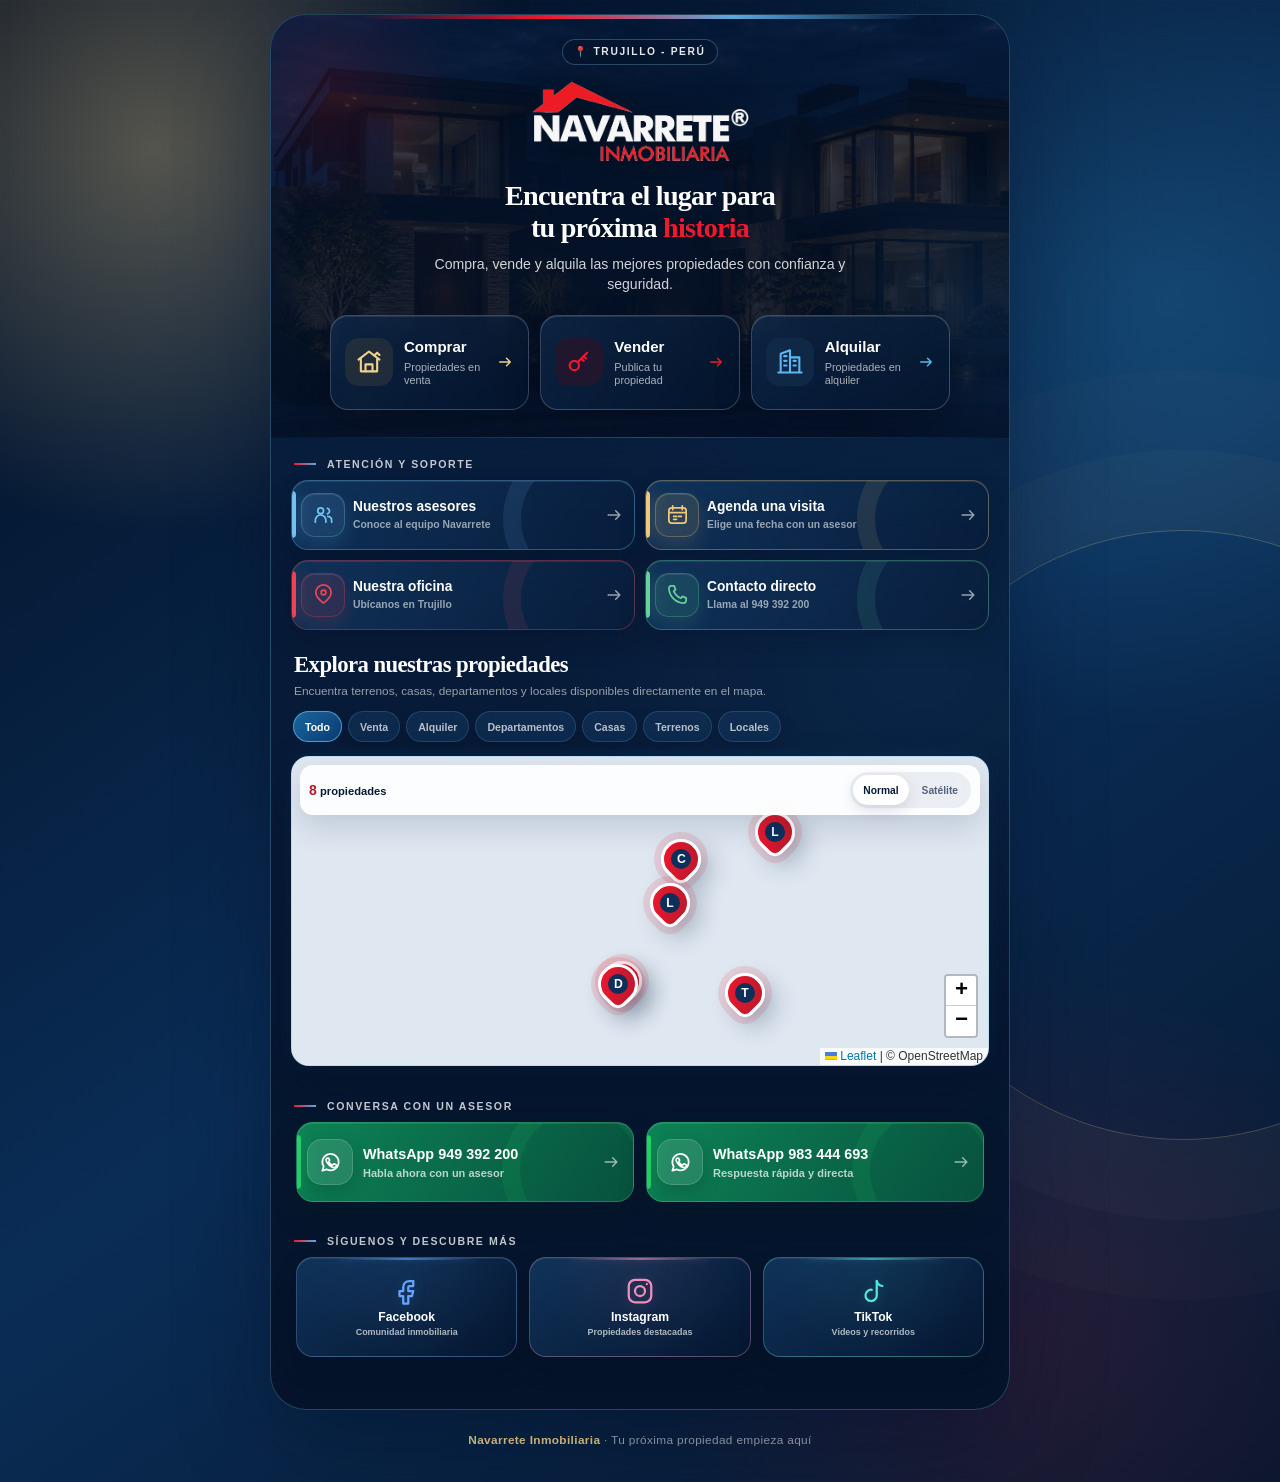
==== index.html @ 6008f1c6 "Add files via upload" ====
<!DOCTYPE html>
<html lang="es">
<head>
  <meta charset="UTF-8">
  <meta name="viewport" content="width=device-width, initial-scale=1.0">
  <meta name="theme-color" content="#071a35">
  <meta name="description" content="Navarrete Inmobiliaria: compra, venta y alquiler de propiedades en Trujillo y Lima.">
  <title>Navarrete Inmobiliaria | Trujillo y Lima</title>
  <link rel="stylesheet" href="leaflet.css">
  <style>
    :root {
      --navy-950: #031127;
      --navy-900: #071a35;
      --navy-800: #0d2f5c;
      --blue-500: #3298d7;
      --blue-300: #8ed5f5;
      --gold-600: #a97825;
      --gold-500: #c99b43;
      --gold-300: #f0d28f;
      --red-600: #b7192c;
      --red-500: #f0182d;
      --green-600: #128c5b;
      --green-500: #25d366;
      --white: #fff;
      --ink: #10233e;
      --muted: #66758a;
      --shadow-xl: 0 32px 90px rgba(1, 12, 31, 0.34);
    }

    * {
      box-sizing: border-box;
    }

    html {
      scroll-behavior: smooth;
    }

    body {
      min-height: 100vh;
      margin: 0;
      overflow-x: hidden;
      color: var(--ink);
      font-family: Inter, "Segoe UI", Roboto, Helvetica, Arial, sans-serif;
      background:
        radial-gradient(circle at 12% 10%, rgba(240, 210, 143, 0.34), transparent 24rem),
        radial-gradient(circle at 91% 20%, rgba(50, 152, 215, 0.26), transparent 27rem),
        radial-gradient(circle at 80% 90%, rgba(240, 24, 45, 0.13), transparent 24rem),
        linear-gradient(145deg, #020d20 0%, #0a2d56 54%, #06172e 100%);
    }

    body::before {
      content: "";
      position: fixed;
      inset: 0;
      z-index: -2;
      opacity: 0.22;
      background-image:
        linear-gradient(rgba(255, 255, 255, 0.055) 1px, transparent 1px),
        linear-gradient(90deg, rgba(255, 255, 255, 0.055) 1px, transparent 1px);
      background-size: 38px 38px;
      mask-image: linear-gradient(to bottom, #000, transparent 82%);
    }

    body::after {
      content: "";
      position: fixed;
      right: -13rem;
      bottom: -15rem;
      z-index: -1;
      width: 38rem;
      height: 38rem;
      border: 1px solid rgba(240, 210, 143, 0.26);
      border-radius: 50%;
      box-shadow:
        0 0 0 5rem rgba(240, 210, 143, 0.025),
        0 0 0 10rem rgba(240, 210, 143, 0.018);
    }

    a {
      color: inherit;
    }

    .page {
      width: min(100% - 28px, 740px);
      margin: 0 auto;
      padding: 14px 0 30px;
    }

    .shell {
      position: relative;
      overflow: hidden;
      border: 1px solid rgba(142, 213, 245, 0.24);
      border-radius: 36px;
      background:
        radial-gradient(circle at 88% 46%, rgba(31,111,179,0.12), transparent 24rem),
        linear-gradient(180deg, #061a36 0%, #071b38 52%, #041329 100%);
      box-shadow: var(--shadow-xl);
      animation: shell-in 0.75s cubic-bezier(0.22, 1, 0.36, 1) both;
    }

    .shell::before {
      content: "";
      position: absolute;
      inset: 0 12% auto;
      z-index: 5;
      height: 4px;
      background: linear-gradient(90deg, transparent, var(--red-500), #5aa9df, transparent);
    }

    .hero {
      position: relative;
      min-height: 0;
      padding: 24px 30px 28px;
      overflow: hidden;
      color: var(--white);
      background:
        linear-gradient(180deg, rgba(3, 15, 34, 0.72), rgba(3, 17, 39, 0.93)),
        radial-gradient(circle at 50% 25%, rgba(16, 58, 108, 0.12), transparent 22rem),
        url("hero-casa-moderna.png") center 53% / cover no-repeat;
    }

    .hero::before {
      content: "";
      position: absolute;
      inset: 0;
      background-image:
        radial-gradient(circle at 8% 18%, rgba(240,24,45,0.13), transparent 8rem),
        radial-gradient(circle at 95% 70%, rgba(31,111,179,0.14), transparent 10rem),
        linear-gradient(90deg, rgba(3,17,39,0.15), transparent 35%, transparent 65%, rgba(3,17,39,0.15));
    }

    .hero::after {
      content: "";
      position: absolute;
      inset: auto 0 0;
      height: 1px;
      background: linear-gradient(90deg, transparent, rgba(240,24,45,0.76), transparent);
    }

    .hero-grid {
      position: relative;
      z-index: 2;
      display: flex;
      flex-direction: column;
      align-items: center;
      text-align: center;
    }

    .hero-grid > div {
      display: flex;
      width: 100%;
      flex-direction: column;
      align-items: center;
      margin-inline: auto;
      text-align: center;
    }

    .location {
      display: inline-flex;
      align-items: center;
      gap: 8px;
      margin-bottom: 12px;
      padding: 6px 11px;
      color: rgba(255,255,255,0.9);
      border: 1px solid rgba(142,213,245,0.28);
      border-radius: 99px;
      background: rgba(5,20,43,0.48);
      backdrop-filter: blur(10px);
      font-size: 0.64rem;
      font-weight: 850;
      letter-spacing: 0.16em;
      text-transform: uppercase;
      opacity: 0;
      translate: 0 -7px;
      animation: hero-fade-in 0.5s ease-out 0.05s forwards;
    }

    .location::before {
      display: none;
    }

    .brand-panel {
      display: flex;
      width: min(100%, 225px);
      min-height: 68px;
      align-items: center;
      justify-content: center;
      margin: 0 auto 14px;
      padding: 0;
      border: 0;
      background: transparent;
      box-shadow: none;
      backdrop-filter: none;
      transform: none;
      transition: transform 0.35s ease, box-shadow 0.35s ease;
      opacity: 0;
      translate: 0 -12px;
      animation: hero-logo-in 0.65s cubic-bezier(0.22, 1, 0.36, 1) 0.13s forwards;
    }

    .brand-panel:hover {
      transform: translateY(-3px);
      box-shadow: none;
    }

    .brand-logo {
      display: block;
      width: 100%;
      height: auto;
      filter: drop-shadow(0 8px 18px rgba(0,0,0,0.44));
    }

    h1 {
      max-width: 460px;
      margin: 0;
      color: var(--white);
      font-family: Georgia, "Times New Roman", serif;
      font-size: clamp(1.35rem, 3.8vw, 1.76rem);
      font-weight: 700;
      letter-spacing: -0.028em;
      line-height: 1.15;
      text-wrap: balance;
      opacity: 0;
      translate: 0 8px;
      animation: hero-fade-in 0.58s ease-out 0.28s forwards;
    }

    h1 span {
      color: var(--red-500);
    }

    .tagline {
      max-width: 480px;
      margin: 9px auto 0;
      color: rgba(255, 255, 255, 0.82);
      font-size: clamp(0.78rem, 2.2vw, 0.88rem);
      line-height: 1.45;
      opacity: 0;
      translate: 0 7px;
      animation: hero-fade-in 0.55s ease-out 0.4s forwards;
    }

    .tagline strong {
      color: var(--white);
    }

    .property-art {
      display: none;
    }

    .property-art .sun {
      fill: rgba(240, 210, 143, 0.2);
      stroke: var(--gold-300);
      stroke-width: 1.5;
    }

    .property-art .tower-a {
      fill: url(#buildingA);
      stroke: rgba(240, 210, 143, 0.68);
      stroke-width: 1.2;
    }

    .property-art .tower-b {
      fill: url(#buildingB);
      stroke: rgba(142, 213, 245, 0.64);
      stroke-width: 1.2;
    }

    .property-art .window {
      fill: var(--gold-300);
      opacity: 0.86;
    }

    .property-art .window-blue {
      fill: var(--blue-300);
      opacity: 0.74;
    }

    .property-art .ground {
      fill: none;
      stroke: var(--red-500);
      stroke-linecap: round;
      stroke-width: 3;
    }

    .hero-badges {
      display: none;
    }

    .hero-actions {
      position: relative;
      z-index: 3;
      display: grid;
      grid-template-columns: repeat(3, minmax(0, 1fr));
      gap: 11px;
      width: min(100%, 620px);
      margin: 20px auto 0;
    }

    .hero-action {
      --quick-accent: #69b7eb;
      display: grid;
      grid-template-columns: 48px minmax(0, 1fr) 18px;
      min-height: 95px;
      align-items: center;
      gap: 11px;
      padding: 15px 14px;
      color: var(--white);
      text-decoration: none;
      border: 1px solid rgba(255,255,255,0.2);
      border-radius: 18px;
      background:
        linear-gradient(135deg, rgba(14,43,80,0.68), rgba(4,20,44,0.62));
      box-shadow:
        0 16px 34px rgba(0,7,20,0.3),
        inset 0 1px 0 rgba(255,255,255,0.1);
      backdrop-filter: blur(12px);
      transition: transform 0.25s ease, border-color 0.25s ease, box-shadow 0.25s ease;
      opacity: 0;
      translate: 0 12px;
      animation: hero-card-in 0.58s cubic-bezier(0.22, 1, 0.36, 1) forwards;
    }

    .hero-action:nth-child(1) {
      animation-delay: 0.5s;
    }

    .hero-action:nth-child(2) {
      animation-delay: 0.61s;
    }

    .hero-action:nth-child(3) {
      animation-delay: 0.72s;
    }

    .hero-action:hover {
      transform: translateY(-3px) scale(1.01);
      border-color: color-mix(in srgb, var(--quick-accent) 65%, white);
      box-shadow:
        0 17px 34px rgba(0,7,20,0.32),
        0 0 20px color-mix(in srgb, var(--quick-accent) 18%, transparent);
    }

    .hero-action:active {
      transform: translateY(-1px) scale(0.985);
    }

    .hero-action--buy {
      --quick-accent: var(--gold-300);
    }

    .hero-action--sell {
      --quick-accent: var(--red-500);
    }

    .hero-action--rent {
      --quick-accent: #5eb5f2;
    }

    .hero-action-icon {
      display: grid;
      width: 48px;
      height: 48px;
      place-items: center;
      color: var(--quick-accent);
      border-radius: 14px;
      background: color-mix(in srgb, var(--quick-accent) 12%, rgba(4,20,44,0.8));
    }

    .hero-action-icon .icon {
      width: 28px;
      height: 28px;
    }

    .hero-action-copy {
      min-width: 0;
    }

    .hero-action-copy strong {
      display: block;
      font-size: 0.94rem;
      line-height: 1.2;
    }

    .hero-action-copy span {
      display: block;
      margin-top: 5px;
      color: rgba(255,255,255,0.66);
      font-size: 0.68rem;
      line-height: 1.2;
    }

    .hero-action-arrow {
      width: 18px;
      height: 18px;
      color: var(--quick-accent);
      fill: none;
      stroke: currentColor;
      stroke-linecap: round;
      stroke-linejoin: round;
      stroke-width: 2;
      transition: transform 0.25s ease;
    }

    .hero-action:hover .hero-action-arrow {
      transform: translateX(3px);
    }

    .hero-badge {
      display: flex;
      min-height: 64px;
      align-items: center;
      gap: 10px;
      padding: 11px 13px;
      border: 1px solid rgba(255, 255, 255, 0.12);
      border-radius: 15px;
      background: rgba(1, 13, 34, 0.23);
      backdrop-filter: blur(10px);
    }

    .hero-badge-dot {
      width: 9px;
      height: 9px;
      flex: 0 0 auto;
      border-radius: 50%;
      background: #6cb7e5;
      box-shadow: 0 0 0 5px rgba(108,183,229,0.11);
    }

    .hero-badge:nth-child(2) .hero-badge-dot {
      background: var(--red-500);
      box-shadow: 0 0 0 5px rgba(240, 24, 45, 0.12);
    }

    .hero-badge:nth-child(3) .hero-badge-dot {
      background: var(--blue-300);
      box-shadow: 0 0 0 5px rgba(142, 213, 245, 0.12);
    }

    .hero-badge span {
      color: rgba(255,255,255,0.68);
      font-size: 0.66rem;
      line-height: 1.2;
    }

    .hero-badge strong {
      display: block;
      margin-bottom: 2px;
      color: var(--white);
      font-size: 0.78rem;
    }

    .content {
      position: relative;
      z-index: 4;
      padding: 12px 20px 25px;
      background:
        linear-gradient(180deg, rgba(9,35,69,0.4), transparent 10rem);
    }

    .section-heading {
      display: flex;
      align-items: center;
      gap: 11px;
      margin: 8px 3px 10px;
      color: rgba(255,255,255,0.76);
      font-size: 0.66rem;
      font-weight: 900;
      letter-spacing: 0.15em;
      text-transform: uppercase;
    }

    .section-heading::before {
      content: "";
      width: 22px;
      height: 2px;
      background: linear-gradient(90deg, var(--red-500), #5aa9df);
    }

    .links {
      display: grid;
      gap: 10px;
      margin-bottom: 22px;
    }

    .links--contact {
      grid-template-columns: repeat(2, minmax(0, 1fr));
      gap: 12px;
      margin-inline: 5px;
      margin-bottom: 33px;
    }

    .links--support {
      grid-template-columns: repeat(2, minmax(0, 1fr));
    }

    .links--support .link {
      grid-template-columns: 44px minmax(0, 1fr) 20px;
      min-height: 70px;
      padding-right: 10px;
    }

    .links--support .link-copy {
      padding: 0 8px;
    }

    .links--support .link-title {
      font-size: 0.86rem;
    }

    .links--support .link-note {
      font-size: 0.65rem;
    }

    .links--contact .link {
      grid-template-columns: 48px minmax(0, 1fr) 20px;
      min-height: 80px;
      padding: 12px 12px 12px 10px;
    }

    .links--contact .icon-wrap {
      width: 46px;
      height: 46px;
      border-radius: 15px;
    }

    .links--contact .link-copy {
      display: flex;
      min-height: 46px;
      flex-direction: column;
      justify-content: center;
      padding: 0 8px;
    }

    .links--contact .link-title {
      font-size: 0.9rem;
    }

    .links--contact .link-note {
      font-size: 0.69rem;
    }

    .link {
      --accent: #6cb7e5;
      --accent-soft: rgba(108,183,229,0.12);
      --card-from: rgba(18,55,96,0.84);
      --card-to: rgba(8,29,59,0.88);
      position: relative;
      display: grid;
      grid-template-columns: 48px 1fr 28px;
      min-height: 72px;
      align-items: center;
      padding: 9px 13px 9px 9px;
      overflow: hidden;
      color: var(--white);
      text-decoration: none;
      border: 1px solid color-mix(in srgb, var(--accent) 34%, transparent);
      border-radius: 17px;
      background: linear-gradient(125deg, var(--card-from), var(--card-to));
      box-shadow:
        0 12px 27px rgba(0, 8, 25, 0.2),
        inset 0 1px 0 rgba(255, 255, 255, 0.09);
      transition:
        transform 0.3s cubic-bezier(0.22, 1, 0.36, 1),
        border-color 0.3s ease,
        box-shadow 0.3s ease;
      animation: item-in 0.55s cubic-bezier(0.22, 1, 0.36, 1) both;
      animation-delay: calc(var(--i, 1) * 65ms + 180ms);
    }

    .link::before {
      content: "";
      position: absolute;
      inset: auto -25px -48px auto;
      width: 120px;
      height: 120px;
      border: 18px solid color-mix(in srgb, var(--accent) 10%, transparent);
      border-radius: 50%;
      transition: transform 0.4s ease;
    }

    .link::after {
      content: "";
      position: absolute;
      inset: 15% auto 15% 0;
      width: 4px;
      border-radius: 0 6px 6px 0;
      background: var(--accent);
      box-shadow: 0 0 18px color-mix(in srgb, var(--accent) 45%, transparent);
    }

    .link:hover {
      transform: translateY(-4px) scale(1.008);
      border-color: color-mix(in srgb, var(--accent) 72%, white);
      box-shadow:
        0 19px 38px rgba(0, 8, 25, 0.32),
        0 6px 18px color-mix(in srgb, var(--accent) 17%, transparent);
    }

    .link:hover::before {
      transform: scale(1.18) rotate(8deg);
    }

    .link:active {
      transform: translateY(-1px) scale(0.997);
    }

    .link--whatsapp {
      --accent: #25d366;
      --accent-soft: rgba(255,255,255,0.11);
      --card-from: #0d8256;
      --card-to: #07513d;
      color: var(--white);
      border-color: rgba(110, 232, 164, 0.25);
      box-shadow:
        0 13px 28px rgba(0, 30, 20, 0.23),
        inset 0 1px 0 rgba(255,255,255,0.1);
    }

    .link--advisor {
      --accent: #72c3f1;
      --accent-soft: rgba(114,195,241,0.13);
    }

    .link--visit {
      --accent: #f0c878;
      --accent-soft: rgba(240,200,120,0.13);
    }

    .link--office {
      --accent: #ef4455;
      --accent-soft: rgba(239,68,85,0.13);
    }

    .link--phone {
      --accent: #66d39a;
      --accent-soft: rgba(102,211,154,0.13);
    }

    .icon-wrap {
      position: relative;
      z-index: 1;
      display: grid;
      width: 44px;
      height: 44px;
      place-items: center;
      color: var(--accent);
      border: 1px solid color-mix(in srgb, var(--accent) 28%, transparent);
      border-radius: 14px;
      background: var(--accent-soft);
      box-shadow:
        0 9px 20px color-mix(in srgb, var(--accent) 14%, transparent),
        inset 0 1px 0 rgba(255,255,255,0.09);
      transition: transform 0.3s ease;
    }

    .link:hover .icon-wrap {
      transform: rotate(-5deg) scale(1.06);
    }

    .link--whatsapp .icon-wrap {
      color: var(--white);
      border-color: rgba(255,255,255,0.16);
      box-shadow: 0 7px 17px rgba(0, 44, 26, 0.22);
      animation: whatsapp-soft-pulse 7s ease-in-out 2.5s infinite;
    }

    .link--whatsapp:hover .icon-wrap {
      animation-play-state: paused;
    }

    .icon {
      width: 23px;
      height: 23px;
      fill: none;
      stroke: currentColor;
      stroke-linecap: round;
      stroke-linejoin: round;
      stroke-width: 1.8;
    }

    .link-copy {
      position: relative;
      z-index: 1;
      min-width: 0;
      padding: 0 13px;
    }

    .link-title {
      display: block;
      font-size: 0.91rem;
      font-weight: 850;
      line-height: 1.23;
    }

    .link-note {
      display: block;
      margin-top: 3px;
      color: rgba(255,255,255,0.58);
      font-size: 0.7rem;
      font-weight: 600;
    }

    .link--whatsapp .link-note {
      color: rgba(255,255,255,0.72);
    }

    .arrow {
      position: relative;
      z-index: 1;
      width: 20px;
      height: 20px;
      fill: none;
      stroke: currentColor;
      stroke-linecap: round;
      stroke-linejoin: round;
      stroke-width: 1.8;
      opacity: 0.58;
      transition: transform 0.25s ease, opacity 0.25s ease;
    }

    .link:hover .arrow {
      transform: translateX(4px);
      opacity: 1;
    }

    .socials {
      display: grid;
      grid-template-columns: repeat(3, 1fr);
      gap: 12px;
      margin-inline: 5px;
      margin-bottom: 27px;
    }

    .social {
      --social-accent: var(--gold-300);
      position: relative;
      display: flex;
      min-height: 100px;
      align-items: center;
      justify-content: center;
      overflow: hidden;
      color: var(--white);
      text-decoration: none;
      border: 1px solid color-mix(in srgb, var(--social-accent) 26%, rgba(255,255,255,0.08));
      border-radius: 17px;
      background:
        radial-gradient(circle at 50% 0%, color-mix(in srgb, var(--social-accent) 7%, transparent), transparent 70%),
        linear-gradient(145deg, rgba(16,52,91,0.95), rgba(5,23,49,0.98));
      box-shadow:
        0 12px 25px rgba(0,8,25,0.2),
        inset 0 1px 0 rgba(255,255,255,0.07);
      transition: transform 0.3s ease, box-shadow 0.3s ease, filter 0.3s ease;
      animation: item-in 0.55s cubic-bezier(0.22, 1, 0.36, 1) both;
      animation-delay: calc(var(--i, 1) * 75ms + 360ms);
    }

    .social::before {
      content: "";
      position: absolute;
      inset: 0 18% auto;
      height: 2px;
      background: linear-gradient(90deg, transparent, var(--social-accent), transparent);
      opacity: 0.58;
      box-shadow: 0 0 6px color-mix(in srgb, var(--social-accent) 38%, transparent);
      transition: inset 0.3s ease;
    }

    .social:hover {
      transform: translateY(-2px) scale(1.008);
      filter: brightness(1.025);
      box-shadow:
        0 16px 30px rgba(0,8,25,0.27),
        0 4px 12px color-mix(in srgb, var(--social-accent) 7%, transparent);
    }

    .social:active {
      transform: translateY(-1px) scale(0.985);
    }

    .social:hover::before {
      inset-inline: 7%;
    }

    .social-content {
      position: relative;
      z-index: 1;
      display: flex;
      flex-direction: column;
      align-items: center;
      justify-content: center;
      gap: 3px;
      min-height: 78px;
      padding: 11px 7px;
      text-align: center;
    }

    .social .icon {
      width: 30px;
      height: 30px;
      color: var(--social-accent);
      filter: drop-shadow(0 3px 6px color-mix(in srgb, var(--social-accent) 18%, transparent));
      transition: transform 0.3s ease, filter 0.3s ease;
    }

    .social:hover .icon {
      transform: scale(1.045);
      filter: drop-shadow(0 4px 8px color-mix(in srgb, var(--social-accent) 26%, transparent));
    }

    .social-name {
      margin-top: 1px;
      font-size: 0.76rem;
      font-weight: 850;
    }

    .social-note {
      color: rgba(255,255,255,0.68);
      font-size: 0.56rem;
      font-weight: 600;
      line-height: 1.25;
    }

    .social--facebook {
      --social-accent: #65a6ff;
    }

    .social--instagram {
      --social-accent: #ef8fbb;
    }

    .social--tiktok {
      --social-accent: #55e4df;
    }

    .map-section {
      position: relative;
      margin-bottom: 34px;
      scroll-margin-top: 18px;
    }

    .map-heading {
      margin: 0 3px 10px;
    }

    .map-heading h2 {
      margin: 0;
      color: var(--white);
      font-family: Georgia, "Times New Roman", serif;
      font-size: clamp(1.12rem, 3.4vw, 1.42rem);
      letter-spacing: -0.025em;
    }

    .map-heading p {
      max-width: 570px;
      margin: 5px 0 0;
      color: rgba(255,255,255,0.58);
      font-size: 0.74rem;
      line-height: 1.4;
    }

    .property-map-filters {
      display: flex;
      gap: 6px;
      margin: 0 0 7px;
      overflow-x: auto;
      padding: 2px 2px 7px;
      scrollbar-width: thin;
    }

    .property-filter {
      flex: 0 0 auto;
      min-height: 31px;
      padding: 0 11px;
      border: 1px solid rgba(142,213,245,0.16);
      border-radius: 999px;
      background: rgba(17,49,86,0.72);
      color: rgba(255,255,255,0.7);
      cursor: pointer;
      font: inherit;
      font-size: 0.66rem;
      font-weight: 850;
      box-shadow: 0 7px 18px rgba(0,8,25,0.15);
      transition: transform 0.2s ease, background 0.2s ease, color 0.2s ease, box-shadow 0.2s ease;
    }

    .property-filter:hover,
    .property-filter:focus-visible {
      color: var(--white);
      transform: translateY(-2px);
    }

    .property-filter.active {
      border-color: rgba(108,183,229,0.72);
      background: linear-gradient(135deg, #19669e, #0b3d72);
      color: var(--white);
      box-shadow: 0 10px 24px rgba(13,47,92,0.2);
    }

    .map-frame {
      position: relative;
      height: 310px;
      overflow: hidden;
      border: 1px solid rgba(108,183,229,0.28);
      border-radius: 18px;
      background:
        linear-gradient(135deg, rgba(255,250,238,0.98), rgba(229,244,255,0.98));
      box-shadow:
        0 17px 38px rgba(0,8,25,0.28),
        0 0 0 1px rgba(255,255,255,0.04);
      transition: border-color 0.5s ease, box-shadow 0.5s ease;
    }

    .map-section.is-visible .map-frame {
      border-color: rgba(108,183,229,0.4);
      box-shadow:
        0 18px 42px rgba(0,8,25,0.32),
        0 0 22px rgba(58,142,204,0.1);
    }

    .property-map-toolbar {
      position: absolute;
      top: 8px;
      left: 50%;
      z-index: 500;
      display: flex;
      align-items: center;
      justify-content: space-between;
      gap: 10px;
      width: calc(100% - 16px);
      padding: 6px 8px;
      border: 1px solid rgba(255,255,255,0.74);
      border-radius: 13px;
      background: rgba(255,255,255,0.9);
      box-shadow: 0 12px 30px rgba(8,31,62,0.15);
      backdrop-filter: blur(12px);
      transform: translateX(-50%);
    }

    .map-result-count {
      color: var(--navy-900);
      font-size: 0.7rem;
      font-weight: 800;
      white-space: nowrap;
    }

    .map-result-count strong {
      color: var(--red-600);
      font-size: 0.88rem;
    }

    .map-layer-toggle {
      display: inline-flex;
      gap: 3px;
      padding: 3px;
      border-radius: 999px;
      background: rgba(13,47,92,0.07);
    }

    .map-layer-button {
      min-height: 30px;
      padding: 0 10px;
      border: 0;
      border-radius: 999px;
      background: transparent;
      color: #536279;
      cursor: pointer;
      font: inherit;
      font-size: 0.64rem;
      font-weight: 850;
      transition: background 0.2s ease, color 0.2s ease, box-shadow 0.2s ease;
    }

    .map-layer-button.active {
      background: var(--white);
      color: var(--navy-900);
      box-shadow: 0 6px 16px rgba(8,31,62,0.12);
    }

    #navarrete-map {
      width: 100%;
      height: 100%;
      background: #dfe7f1;
    }

    .map-frame.is-loading::after {
      content: "Cargando mapa de propiedades…";
      position: absolute;
      inset: 0;
      z-index: 700;
      display: grid;
      place-items: center;
      color: var(--navy-700);
      background:
        linear-gradient(100deg, transparent 20%, rgba(255,255,255,0.72) 42%, transparent 64%)
        -180% 0 / 55% 100% no-repeat,
        linear-gradient(135deg, #eef3f8, #e2eaf2);
      font-size: 0.76rem;
      font-weight: 750;
      animation: skeleton-shimmer 1.35s ease-in-out infinite;
    }

    .leaflet-container {
      font-family: Inter, "Segoe UI", sans-serif;
    }

    .leaflet-tile-pane {
      filter: saturate(0.84) contrast(1.02) brightness(0.98);
    }

    .navarrete-marker {
      position: relative;
      display: grid;
      width: 40px;
      height: 40px;
      place-items: center;
      border: 3px solid var(--white);
      border-radius: 50% 50% 50% 10px;
      background: linear-gradient(145deg, var(--red-500), var(--red-600));
      box-shadow:
        0 13px 25px rgba(8,31,62,0.28),
        0 0 0 7px rgba(240,24,45,0.12);
      color: var(--white);
      font-size: 0.76rem;
      font-weight: 900;
      transform: rotate(-45deg);
    }

    .navarrete-marker::before {
      content: "";
      position: absolute;
      inset: 7px;
      border-radius: 50%;
      background: var(--navy-800);
    }

    .navarrete-marker span {
      position: relative;
      z-index: 1;
      transform: rotate(45deg);
    }

    .leaflet-popup-content-wrapper {
      overflow: hidden;
      padding: 0;
      border-radius: 17px;
      box-shadow: 0 20px 55px rgba(3,17,39,0.25);
    }

    .leaflet-popup-content {
      width: 270px !important;
      margin: 0;
    }

    .map-popup {
      overflow: hidden;
      color: var(--ink);
    }

    .map-popup-head {
      padding: 14px 15px;
      color: var(--white);
      background: linear-gradient(135deg, var(--navy-900), var(--navy-700));
    }

    .map-popup-head span {
      display: inline-flex;
      padding: 4px 8px;
      border-radius: 999px;
      background: rgba(240,24,45,0.16);
      color: #ffd6da;
      font-size: 0.62rem;
      font-weight: 850;
    }

    .map-popup-head h3 {
      margin: 8px 0 0;
      font-size: 0.88rem;
      line-height: 1.3;
    }

    .map-popup-body {
      display: grid;
      gap: 7px;
      padding: 13px 15px 15px;
      font-size: 0.75rem;
    }

    .map-popup-row {
      display: grid;
      grid-template-columns: 66px 1fr;
      gap: 8px;
    }

    .map-popup-row span {
      color: var(--muted);
      font-weight: 750;
    }

    .map-popup-actions {
      display: grid;
      grid-template-columns: 1fr 1fr;
      gap: 7px;
      margin-top: 5px;
    }

    .map-popup-actions a {
      display: flex;
      min-height: 34px;
      align-items: center;
      justify-content: center;
      border-radius: 999px;
      color: var(--white);
      text-decoration: none;
      font-size: 0.69rem;
      font-weight: 850;
    }

    .map-popup-actions a:first-child {
      background: var(--green-600);
    }

    .map-popup-actions a:last-child {
      background: var(--red-500);
    }

    @keyframes skeleton-shimmer {
      to { background-position: 280% 0, 0 0; }
    }

    @keyframes map-in {
      from { opacity: 0; transform: translateY(16px); }
      to { opacity: 1; transform: translateY(0); }
    }

    @keyframes hero-logo-in {
      from {
        opacity: 0;
        translate: 0 -12px;
      }
      to {
        opacity: 1;
        translate: 0 0;
      }
    }

    @keyframes hero-fade-in {
      from {
        opacity: 0;
      }
      to {
        opacity: 1;
        translate: 0 0;
      }
    }

    @keyframes hero-card-in {
      from {
        opacity: 0;
        translate: 0 12px;
      }
      to {
        opacity: 1;
        translate: 0 0;
      }
    }

    @keyframes whatsapp-soft-pulse {
      0%, 78%, 100% {
        box-shadow: 0 9px 20px rgba(0, 44, 26, 0.25);
      }
      84% {
        box-shadow:
          0 9px 22px rgba(0, 44, 26, 0.3),
          0 0 0 4px rgba(37, 211, 102, 0.06),
          0 0 14px rgba(37, 211, 102, 0.12);
      }
      90% {
        box-shadow: 0 9px 20px rgba(0, 44, 26, 0.25);
      }
    }

    .js-reveal-ready .reveal-on-scroll {
      opacity: 0;
      translate: 0 15px;
      transition:
        opacity 0.58s ease,
        translate 0.58s cubic-bezier(0.22, 1, 0.36, 1);
    }

    .js-reveal-ready .reveal-on-scroll.is-visible {
      opacity: 1;
      translate: 0 0;
    }

    .js-reveal-ready .map-section.reveal-on-scroll {
      animation: none;
    }

    .link:focus-visible,
    .social:focus-visible {
      outline: 3px solid rgba(201,155,67,0.5);
      outline-offset: 3px;
    }

    footer {
      padding: 23px 20px 5px;
      color: rgba(255,255,255,0.62);
      text-align: center;
      font-size: 0.74rem;
      letter-spacing: 0.03em;
    }

    footer strong {
      color: var(--gold-300);
    }

    @keyframes shell-in {
      from { opacity: 0; transform: translateY(20px) scale(0.985); }
      to { opacity: 1; transform: translateY(0) scale(1); }
    }

    @keyframes item-in {
      from { opacity: 0; transform: translateY(13px); }
      to { opacity: 1; transform: translateY(0); }
    }

    @media (max-width: 620px) {
      .page {
        width: min(100% - 14px, 740px);
        padding: 4px 0 20px;
      }

      .shell {
        border-radius: 27px;
      }

      .hero {
        min-height: 0;
        padding: 17px 12px 20px;
        background-position: center center;
      }

      .hero-grid {
        grid-template-columns: 1fr;
        gap: 0;
        text-align: center;
      }

      .brand-panel {
        width: min(100%, 196px);
        min-height: 58px;
        margin-bottom: 11px;
        padding: 0;
      }

      h1 {
        max-width: 330px;
        font-size: clamp(1.12rem, 5.3vw, 1.34rem);
        line-height: 1.16;
      }

      .tagline {
        max-width: 330px;
        margin-top: 8px;
        font-size: 0.75rem;
        line-height: 1.45;
      }

      h1,
      .tagline {
        margin-left: auto;
        margin-right: auto;
      }

      .property-art {
        display: none;
      }

      .hero-badges {
        grid-template-columns: repeat(3, 1fr);
        gap: 6px;
        margin-top: 28px;
      }

      .hero-actions {
        display: flex;
        gap: 9px;
        margin-top: 16px;
        overflow-x: auto;
        padding: 0 1px 5px;
        scroll-snap-type: x proximity;
        scrollbar-width: none;
      }

      .hero-actions::-webkit-scrollbar {
        display: none;
      }

      .hero-action {
        grid-template-columns: 42px minmax(0, 1fr);
        min-width: 184px;
        min-height: 82px;
        flex: 0 0 184px;
        gap: 10px;
        padding: 12px;
        border-radius: 16px;
        scroll-snap-align: start;
      }

      .hero-action-icon {
        width: 42px;
        height: 42px;
        border-radius: 12px;
      }

      .hero-action-icon .icon {
        width: 25px;
        height: 25px;
      }

      .hero-action-copy strong {
        font-size: 0.86rem;
      }

      .hero-action-copy span {
        margin-top: 4px;
        font-size: 0.63rem;
      }

      .hero-action-arrow {
        display: none;
      }

      .hero-badge {
        min-height: 57px;
        justify-content: center;
        padding: 8px 6px;
      }

      .hero-badge-dot {
        display: none;
      }

      .hero-badge span {
        font-size: 0.58rem;
      }

      .hero-badge strong {
        font-size: 0.68rem;
      }

      .content {
        padding: 7px 10px 18px;
      }

      .links--support {
        gap: 8px;
      }

      .links--support .link {
        grid-template-columns: 36px minmax(0, 1fr);
        min-height: 64px;
        padding: 8px;
      }

      .links--support .icon-wrap {
        width: 36px;
        height: 36px;
        border-radius: 11px;
      }

      .links--support .link-copy {
        padding: 0 0 0 6px;
      }

      .links--support .link-title {
        font-size: 0.74rem;
      }

      .links--support .link-note {
        font-size: 0.56rem;
      }

      .links--support .arrow {
        display: none;
      }

      .links--contact {
        grid-template-columns: repeat(2, minmax(0, 1fr));
        gap: 8px;
        margin-inline: 3px;
        margin-bottom: 30px;
      }

      .links--contact .link {
        grid-template-columns: 42px minmax(0, 1fr);
        min-height: 72px;
        padding: 9px 8px;
      }

      .links--contact .icon-wrap {
        width: 40px;
        height: 40px;
        border-radius: 13px;
      }

      .links--contact .link-copy {
        padding: 0 0 0 6px;
      }

      .links--contact .link-title {
        font-size: clamp(0.7rem, 3.25vw, 0.84rem);
        line-height: 1.2;
      }

      .links--contact .link-note,
      .links--contact .arrow {
        display: none;
      }

      .link {
        grid-template-columns: 44px 1fr 21px;
        min-height: 67px;
        padding: 8px 9px 8px 8px;
        border-radius: 15px;
      }

      .icon-wrap {
        width: 40px;
        height: 40px;
        border-radius: 13px;
      }

      .link-copy {
        padding: 0 8px;
      }

      .link-title {
        font-size: 0.84rem;
      }

      .link-note {
        font-size: 0.64rem;
      }

      .social {
        min-height: 92px;
        border-radius: 16px;
      }

      .social .icon {
        width: 29px;
        height: 29px;
      }

      .social-name {
        font-size: 0.69rem;
      }

      .social-note {
        font-size: 0.51rem;
      }

      .map-frame {
        height: 285px;
        border-radius: 16px;
      }

      .property-map-toolbar {
        top: 9px;
        width: calc(100% - 18px);
      }

      .map-result-count {
        font-size: 0.62rem;
      }

      .map-layer-button {
        padding-inline: 8px;
        font-size: 0.58rem;
      }

      .map-heading {
        margin-inline: 2px;
      }

      .map-heading p {
        font-size: 0.7rem;
      }
    }

    @media (max-width: 365px) {
      .hero-badge:nth-child(2) {
        display: none;
      }

      .hero-badges {
        grid-template-columns: repeat(2, 1fr);
      }

      .socials {
        gap: 7px;
        margin-inline: 1px;
      }

      .social {
        min-height: 84px;
        font-size: 0.68rem;
      }

      .social-note {
        display: none;
      }
    }

    @media (prefers-reduced-motion: reduce) {
      html { scroll-behavior: auto; }
      *, *::before, *::after {
        animation-duration: 0.01ms !important;
        animation-delay: 0ms !important;
        animation-iteration-count: 1 !important;
        transition-duration: 0.01ms !important;
      }

      .js-reveal-ready .reveal-on-scroll {
        opacity: 1 !important;
        translate: none !important;
      }

      .location,
      .brand-panel,
      h1,
      .tagline,
      .hero-action {
        opacity: 1 !important;
        translate: none !important;
      }
    }
  </style>
</head>
<body>
  <svg width="0" height="0" aria-hidden="true" style="position:absolute">
    <symbol id="i-whatsapp" viewBox="0 0 24 24">
      <path d="M20.5 11.6a8.5 8.5 0 0 1-12.6 7.5L3.5 20.5l1.4-4.3a8.5 8.5 0 1 1 15.6-4.6Z"/>
      <path d="M8.6 7.7c.2-.4.4-.4.7-.4h.4c.2 0 .4 0 .5.4l.8 1.8c.1.3.1.5-.1.7l-.6.8c-.2.2-.1.4 0 .6.8 1.4 1.9 2.5 3.4 3.1.3.1.5.1.7-.1l.8-1c.2-.3.5-.3.7-.2l1.9.9c.3.1.5.3.5.5 0 .2-.1 1.2-.7 1.8-.6.6-1.4.9-2.3.7-1.2-.3-2.8-.9-4.7-2.6-1.5-1.4-2.6-3-3-4.2-.4-1.3 0-2.2.4-2.7l.6-.1Z"/>
    </symbol>
    <symbol id="i-home" viewBox="0 0 24 24">
      <path d="m3 10 9-7 9 7"/>
      <path d="M5 9v11h14V9"/>
      <path d="M9 20v-6h6v6"/>
      <path d="M16.5 6.5 19 4l2 2"/>
    </symbol>
    <symbol id="i-key" viewBox="0 0 24 24">
      <circle cx="8" cy="15" r="4"/>
      <path d="m11 12 8-8M16 7l2 2M14 9l2 2"/>
    </symbol>
    <symbol id="i-building" viewBox="0 0 24 24">
      <path d="M4 21V5l8-3v19M12 8h8v13M2 21h20"/>
      <path d="M7 7h2M7 11h2M7 15h2M15 11h2M15 15h2"/>
    </symbol>
    <symbol id="i-users" viewBox="0 0 24 24">
      <circle cx="9" cy="8" r="3"/>
      <path d="M3.5 20v-2a5.5 5.5 0 0 1 11 0v2"/>
      <path d="M16 5.5a3 3 0 0 1 0 5.8M16.5 14a4.5 4.5 0 0 1 4 4.5V20"/>
    </symbol>
    <symbol id="i-calendar" viewBox="0 0 24 24">
      <rect x="3" y="5" width="18" height="16" rx="3"/>
      <path d="M7 3v4M17 3v4M3 10h18M8 14h3M13 14h3M8 17h3"/>
    </symbol>
    <symbol id="i-phone" viewBox="0 0 24 24">
      <path d="M5.5 3h3l1.5 4-2 1.5a15 15 0 0 0 7.5 7.5l1.5-2 4 1.5v3A2.5 2.5 0 0 1 18.5 21C10 20.5 3.5 14 3 5.5A2.5 2.5 0 0 1 5.5 3Z"/>
    </symbol>
    <symbol id="i-arrow" viewBox="0 0 24 24">
      <path d="M5 12h14M14 7l5 5-5 5"/>
    </symbol>
    <symbol id="i-facebook" viewBox="0 0 24 24">
      <path d="M14 8h3V4h-3c-3 0-5 2-5 5v3H6v4h3v6h4v-6h3l1-4h-4V9c0-.7.3-1 1-1Z"/>
    </symbol>
    <symbol id="i-instagram" viewBox="0 0 24 24">
      <rect x="3" y="3" width="18" height="18" rx="5"/>
      <circle cx="12" cy="12" r="4"/>
      <path d="M17.5 6.5h.01"/>
    </symbol>
    <symbol id="i-tiktok" viewBox="0 0 24 24">
      <path d="M15 4v11.5a4.5 4.5 0 1 1-4-4.47"/>
      <path d="M15 4c.7 2.4 2.2 3.8 4.5 4"/>
    </symbol>
    <symbol id="i-pin" viewBox="0 0 24 24">
      <path d="M20 10c0 5-8 11-8 11S4 15 4 10a8 8 0 1 1 16 0Z"/>
      <circle cx="12" cy="10" r="2.5"/>
    </symbol>
  </svg>

  <main class="page">
    <article class="shell">
      <header class="hero">
        <div class="hero-grid">
          <div>
            <div class="location">&#128205; Trujillo - Per&uacute;</div>
            <div class="brand-panel">
              <img class="brand-logo" src="logo-navarrete-hero.png" alt="Navarrete Inmobiliaria">
            </div>
            <h1>Encuentra el lugar para tu pr&oacute;xima <span>historia</span></h1>
            <p class="tagline">Compra, vende y alquila las mejores propiedades con confianza y seguridad.</p>
          </div>
        </div>

        <nav class="hero-actions" aria-label="Accesos inmobiliarios rápidos">
          <a class="hero-action hero-action--buy" href="https://www.navarreteinmobiliaria.com/" target="_self">
            <span class="hero-action-icon"><svg class="icon" aria-hidden="true"><use href="#i-home"></use></svg></span>
            <span class="hero-action-copy"><strong>Comprar</strong><span>Propiedades en venta</span></span>
            <svg class="hero-action-arrow" aria-hidden="true"><use href="#i-arrow"></use></svg>
          </a>
          <a class="hero-action hero-action--sell" href="https://wa.me/51949392200?text=Hola%2C%20quiero%20vender%20mi%20propiedad%20y%20deseo%20recibir%20asesor%C3%ADa." target="_blank" rel="noopener noreferrer">
            <span class="hero-action-icon"><svg class="icon" aria-hidden="true"><use href="#i-key"></use></svg></span>
            <span class="hero-action-copy"><strong>Vender</strong><span>Publica tu propiedad</span></span>
            <svg class="hero-action-arrow" aria-hidden="true"><use href="#i-arrow"></use></svg>
          </a>
          <a class="hero-action hero-action--rent" href="https://www.navarreteinmobiliaria.com/" target="_self">
            <span class="hero-action-icon"><svg class="icon" aria-hidden="true"><use href="#i-building"></use></svg></span>
            <span class="hero-action-copy"><strong>Alquilar</strong><span>Propiedades en alquiler</span></span>
            <svg class="hero-action-arrow" aria-hidden="true"><use href="#i-arrow"></use></svg>
          </a>
        </nav>
      </header>

      <div class="content">
        <p class="section-heading">Atenci&oacute;n y soporte</p>
        <nav class="links links--support" aria-label="Atenci&oacute;n y soporte inmobiliario">
          <!-- ASESORES: abre el listado completo en esta misma pestaña. -->
          <a class="link link--advisor" style="--i:1" href="https://www.navarreteinmobiliaria.com/agents-2/">
            <span class="icon-wrap"><svg class="icon" aria-hidden="true"><use href="#i-users"></use></svg></span>
            <span class="link-copy"><span class="link-title">Nuestros asesores</span><span class="link-note">Conoce al equipo Navarrete</span></span>
            <svg class="arrow" aria-hidden="true"><use href="#i-arrow"></use></svg>
          </a>

          <!-- VISITA: cambia el número o mensaje dentro de href para actualizar la agenda. -->
          <a class="link link--visit" style="--i:2" href="https://wa.me/51949392200?text=Hola%2C%20quiero%20agendar%20una%20visita%20a%20una%20propiedad." target="_blank" rel="noopener noreferrer">
            <span class="icon-wrap"><svg class="icon" aria-hidden="true"><use href="#i-calendar"></use></svg></span>
            <span class="link-copy"><span class="link-title">Agenda una visita</span><span class="link-note">Elige una fecha con un asesor</span></span>
            <svg class="arrow" aria-hidden="true"><use href="#i-arrow"></use></svg>
          </a>

          <!-- OFICINA: cambia solamente href para actualizar la ubicación. -->
          <a class="link link--office" style="--i:3" href="https://www.google.com/maps/search/?api=1&amp;query=Navarrete+Inmobiliaria+Trujillo" target="_blank" rel="noopener noreferrer">
            <span class="icon-wrap"><svg class="icon" aria-hidden="true"><use href="#i-pin"></use></svg></span>
            <span class="link-copy"><span class="link-title">Nuestra oficina</span><span class="link-note">Ub&iacute;canos en Trujillo</span></span>
            <svg class="arrow" aria-hidden="true"><use href="#i-arrow"></use></svg>
          </a>

          <!-- TELÉFONO: cambia el número en href y en el texto visible. -->
          <a class="link link--phone" style="--i:4" href="tel:+51949392200">
            <span class="icon-wrap"><svg class="icon" aria-hidden="true"><use href="#i-phone"></use></svg></span>
            <span class="link-copy"><span class="link-title">Contacto directo</span><span class="link-note">Llama al 949 392 200</span></span>
            <svg class="arrow" aria-hidden="true"><use href="#i-arrow"></use></svg>
          </a>
        </nav>

        <section class="map-section" id="mapa-propiedades" aria-labelledby="map-title">
          <div class="map-heading">
            <h2 id="map-title">Explora nuestras propiedades</h2>
            <p>Encuentra terrenos, casas, departamentos y locales disponibles directamente en el mapa.</p>
          </div>
          <div class="property-map-filters" aria-label="Filtros del mapa">
            <button class="property-filter active" type="button" data-property-filter="all">Todo</button>
            <button class="property-filter" type="button" data-property-filter="venta">Venta</button>
            <button class="property-filter" type="button" data-property-filter="alquiler">Alquiler</button>
            <button class="property-filter" type="button" data-property-filter="departamento">Departamentos</button>
            <button class="property-filter" type="button" data-property-filter="casa">Casas</button>
            <button class="property-filter" type="button" data-property-filter="terreno">Terrenos</button>
            <button class="property-filter" type="button" data-property-filter="local">Locales</button>
          </div>
          <div class="map-frame is-loading">
            <div class="property-map-toolbar">
              <span class="map-result-count"><strong id="map-visible-count">0</strong> propiedades</span>
              <div class="map-layer-toggle" role="group" aria-label="Tipo de vista del mapa">
                <button class="map-layer-button active" type="button" data-map-layer="street">Normal</button>
                <button class="map-layer-button" type="button" data-map-layer="satellite">Satélite</button>
              </div>
            </div>
            <div id="navarrete-map" aria-label="Mapa interactivo de propiedades"></div>
          </div>
        </section>

        <p class="section-heading">Conversa con un asesor</p>
        <nav class="links links--contact" aria-label="Canales de contacto">
          <!-- WHATSAPP 1: cambia el número después de wa.me/ y edita el mensaje después de ?text=. -->
          <a class="link link--whatsapp" style="--i:4" href="https://wa.me/51949392200?text=Hola%2C%20vi%20la%20p%C3%A1gina%20de%20Navarrete%20Inmobiliaria%20y%20deseo%20informaci%C3%B3n." target="_blank" rel="noopener noreferrer">
            <span class="icon-wrap"><svg class="icon" aria-hidden="true"><use href="#i-whatsapp"></use></svg></span>
            <span class="link-copy"><span class="link-title">WhatsApp 949 392 200</span><span class="link-note">Habla ahora con un asesor</span></span>
            <svg class="arrow" aria-hidden="true"><use href="#i-arrow"></use></svg>
          </a>

          <!-- WHATSAPP 2: cambia el número después de wa.me/ y edita el mensaje después de ?text=. -->
          <a class="link link--whatsapp" style="--i:5" href="https://wa.me/51983444693?text=Hola%2C%20vi%20la%20p%C3%A1gina%20de%20Navarrete%20Inmobiliaria%20y%20deseo%20informaci%C3%B3n." target="_blank" rel="noopener noreferrer">
            <span class="icon-wrap"><svg class="icon" aria-hidden="true"><use href="#i-whatsapp"></use></svg></span>
            <span class="link-copy"><span class="link-title">WhatsApp 983 444 693</span><span class="link-note">Respuesta r&aacute;pida y directa</span></span>
            <svg class="arrow" aria-hidden="true"><use href="#i-arrow"></use></svg>
          </a>
        </nav>

        <p class="section-heading">S&iacute;guenos y descubre m&aacute;s</p>
        <nav class="socials" aria-label="Redes sociales">
          <!-- FACEBOOK: cambia solamente el valor de href para actualizar el perfil. -->
          <a class="social social--facebook" style="--i:1" href="https://www.facebook.com/NAVARRETEINMOBILIARIA/" target="_blank" rel="noopener noreferrer" aria-label="Navarrete Inmobiliaria en Facebook">
            <span class="social-content">
              <svg class="icon" aria-hidden="true"><use href="#i-facebook"></use></svg>
              <span class="social-name">Facebook</span>
              <span class="social-note">Comunidad inmobiliaria</span>
            </span>
          </a>
          <!-- INSTAGRAM: cambia solamente el valor de href para actualizar el perfil. -->
          <a class="social social--instagram" style="--i:2" href="https://www.instagram.com/navarretebienesraices" target="_blank" rel="noopener noreferrer" aria-label="Navarrete Inmobiliaria en Instagram">
            <span class="social-content">
              <svg class="icon" aria-hidden="true"><use href="#i-instagram"></use></svg>
              <span class="social-name">Instagram</span>
              <span class="social-note">Propiedades destacadas</span>
            </span>
          </a>
          <!-- TIKTOK: cambia solamente el valor de href para actualizar el perfil. -->
          <a class="social social--tiktok" style="--i:3" href="https://www.tiktok.com/@navarreteinmobiliaria" target="_blank" rel="noopener noreferrer" aria-label="Navarrete Inmobiliaria en TikTok">
            <span class="social-content">
              <svg class="icon" aria-hidden="true"><use href="#i-tiktok"></use></svg>
              <span class="social-name">TikTok</span>
              <span class="social-note">Videos y recorridos</span>
            </span>
          </a>
        </nav>
      </div>
    </article>

    <footer><strong>Navarrete Inmobiliaria</strong> &middot; Tu pr&oacute;xima propiedad empieza aqu&iacute;</footer>
  </main>
  <script src="leaflet.js"></script>
  <script>
    const reducedMotion = window.matchMedia("(prefers-reduced-motion: reduce)").matches;
    const revealTargets = document.querySelectorAll(
      ".content > .section-heading, .content > .links, .content > .map-section, .content > .socials"
    );

    if (!reducedMotion && "IntersectionObserver" in window) {
      document.documentElement.classList.add("js-reveal-ready");
      revealTargets.forEach(function (element) {
        element.classList.add("reveal-on-scroll");
      });

      const revealObserver = new IntersectionObserver(function (entries, observer) {
        entries.forEach(function (entry) {
          if (!entry.isIntersecting) return;
          entry.target.classList.add("is-visible");
          observer.unobserve(entry.target);
        });
      }, {
        threshold: 0.12,
        rootMargin: "0px 0px -7% 0px"
      });

      revealTargets.forEach(function (element, index) {
        element.style.transitionDelay = `${Math.min(index % 3, 2) * 55}ms`;
        revealObserver.observe(element);
      });
    } else {
      revealTargets.forEach(function (element) {
        element.classList.add("is-visible");
      });
    }

    // Datos originales del mapa creado en Codex el 28 de mayo de 2026.
    const mapProperties = [
      {
        id: "P-0248",
        title: "Casa de 2 pisos - La Esperanza / Trujillo",
        type: "Casa",
        typeFilter: "casa",
        operation: "Venta",
        operationFilters: ["venta"],
        price: "$133,000",
        location: "La Esperanza, Trujillo, Perú",
        area: "160 m²",
        phone: "+51 949 392 200",
        whatsapp: "https://api.whatsapp.com/send?phone=51949392200&text=Hola%2C%20estoy%20interesado%20en%20la%20propiedad%20P-0248",
        url: "https://www.navarreteinmobiliaria.com/property/id-p-0248/",
        lat: -8.0767,
        lng: -79.0454
      },
      {
        id: "P-0247",
        title: "Estratégica casa de 4 pisos en Urb. Palermo / Trujillo",
        type: "Casa",
        typeFilter: "casa",
        operation: "Venta",
        operationFilters: ["venta"],
        price: "$350,000",
        location: "Urb. Palermo Etapa 3, Trujillo, Perú",
        area: "240 m²",
        phone: "+51 949 392 200",
        whatsapp: "https://api.whatsapp.com/send?phone=51949392200&text=Hola%2C%20estoy%20interesado%20en%20la%20propiedad%20P-0247",
        url: "https://www.navarreteinmobiliaria.com/property/id-p-0247/",
        lat: -8.1061,
        lng: -79.0217
      },
      {
        id: "P-0246",
        title: "Venta o alquiler - Hotel de 6 pisos - Av. Salvador Lara",
        type: "Local",
        typeFilter: "local",
        operation: "Venta o alquiler",
        operationFilters: ["venta", "alquiler"],
        price: "$1,200,000",
        location: "Av. Salvador Lara, Trujillo, Perú",
        area: "250 m²",
        phone: "+51 949 392 200",
        whatsapp: "https://api.whatsapp.com/send?phone=51949392200&text=Hola%2C%20estoy%20interesado%20en%20la%20propiedad%20P-0246",
        url: "https://www.navarreteinmobiliaria.com/property/id-p-0246/",
        lat: -8.1016,
        lng: -79.0056
      },
      {
        id: "P-0245",
        title: "Alquiler o venta - Local comercial - Av. César Vallejo",
        type: "Local comercial",
        typeFilter: "local",
        operation: "Alquiler o venta",
        operationFilters: ["alquiler", "venta"],
        price: "Consultar",
        location: "Av. César Vallejo, Trujillo, Perú",
        area: "250 m²",
        phone: "+51 949 392 200",
        whatsapp: "https://api.whatsapp.com/send?phone=51949392200&text=Hola%2C%20estoy%20interesado%20en%20la%20propiedad%20P-0245",
        url: "https://www.navarreteinmobiliaria.com/property/id-p-0245/",
        lat: -8.1137,
        lng: -79.0237
      },
      {
        id: "P-0244",
        title: "Oportunidad de inversión - Terreno en Urb. Los Galenos",
        type: "Terreno",
        typeFilter: "terreno",
        operation: "Venta",
        operationFilters: ["venta"],
        price: "$210,000",
        location: "Urb. Los Galenos, Trujillo, Perú",
        area: "300.5 m²",
        phone: "+51 978 377 227",
        whatsapp: "https://api.whatsapp.com/send?phone=51978377227&text=Hola%2C%20estoy%20interesado%20en%20la%20propiedad%20P-0244",
        url: "https://www.navarreteinmobiliaria.com/property/id-p-0244/",
        lat: -8.1289,
        lng: -79.0107
      },
      {
        id: "P-0243",
        title: "Departamento con cochera - Urb. Santa María V Etapa",
        type: "Departamento",
        typeFilter: "departamento",
        operation: "Venta",
        operationFilters: ["venta"],
        price: "$90,000",
        location: "Urb. Santa María, Trujillo, Perú",
        area: "90.50 m²",
        phone: "+51 949 808 957",
        whatsapp: "https://api.whatsapp.com/send?phone=51949808957&text=Hola%2C%20estoy%20interesado%20en%20la%20propiedad%20P-0243",
        url: "https://www.navarreteinmobiliaria.com/property/id-p-0243/",
        lat: -8.1274,
        lng: -79.0326
      },
      {
        id: "P-0242",
        title: "Alquiler - Departamento en Urb. Santa María",
        type: "Departamento",
        typeFilter: "departamento",
        operation: "Alquiler",
        operationFilters: ["alquiler"],
        price: "$380",
        location: "Urb. Santa María Etapa 1, Trujillo, Perú",
        area: "130 m²",
        phone: "+51 949 392 200",
        whatsapp: "https://api.whatsapp.com/send?phone=51949392200&text=Hola%2C%20estoy%20interesado%20en%20la%20propiedad%20P-0242",
        url: "https://www.navarreteinmobiliaria.com/property/id-p-0242/",
        lat: -8.1268,
        lng: -79.0318
      },
      {
        id: "P-0241",
        title: "Departamento en Cercado de Lima",
        type: "Departamento",
        typeFilter: "departamento",
        operation: "Venta",
        operationFilters: ["venta"],
        price: "$96,000",
        location: "Cercado de Lima, Perú",
        area: "75 m²",
        phone: "+51 960 878 297",
        whatsapp: "https://api.whatsapp.com/send?phone=51960878297&text=Hola%2C%20estoy%20interesado%20en%20la%20propiedad%20P-0241",
        url: "https://www.navarreteinmobiliaria.com/property/id-p-0241/",
        lat: -12.0464,
        lng: -77.0428
      }
    ];

    const mapCenter = [-8.1116, -79.0287];
    const propertyMap = L.map("navarrete-map", { zoomControl: false }).setView(mapCenter, 13);
    L.control.zoom({ position: "bottomright" }).addTo(propertyMap);

    const mapLayers = {
      street: L.tileLayer("https://{s}.tile.openstreetmap.org/{z}/{x}/{y}.png", {
        maxZoom: 19,
        attribution: '&copy; OpenStreetMap'
      }),
      satellite: L.tileLayer("https://server.arcgisonline.com/ArcGIS/rest/services/World_Imagery/MapServer/tile/{z}/{y}/{x}", {
        maxZoom: 19,
        attribution: "Tiles &copy; Esri"
      })
    };

    let activeMapLayer = mapLayers.street;
    const propertyMarkers = new Map();
    const visibleMapCount = document.getElementById("map-visible-count");
    const mapFrame = document.querySelector(".map-frame");

    activeMapLayer.once("load", function () {
      mapFrame.classList.remove("is-loading");
    });
    activeMapLayer.addTo(propertyMap);

    function escapeMapHtml(value) {
      return String(value)
        .replaceAll("&", "&amp;")
        .replaceAll("<", "&lt;")
        .replaceAll(">", "&gt;")
        .replaceAll('"', "&quot;")
        .replaceAll("'", "&#039;");
    }

    function createMapIcon(property) {
      return L.divIcon({
        className: "",
        html: `<div class="navarrete-marker"><span>${escapeMapHtml(property.type.charAt(0))}</span></div>`,
        iconSize: [40, 40],
        iconAnchor: [20, 40],
        popupAnchor: [0, -35]
      });
    }

    function createMapPopup(property) {
      return `
        <article class="map-popup">
          <div class="map-popup-head">
            <span>${escapeMapHtml(property.operation)}</span>
            <h3>${escapeMapHtml(property.title)}</h3>
          </div>
          <div class="map-popup-body">
            <div class="map-popup-row"><span>Precio</span><strong>${escapeMapHtml(property.price)}</strong></div>
            <div class="map-popup-row"><span>Ubicación</span><strong>${escapeMapHtml(property.location)}</strong></div>
            <div class="map-popup-row"><span>Área</span><strong>${escapeMapHtml(property.area)}</strong></div>
            <div class="map-popup-row"><span>ID</span><strong>${escapeMapHtml(property.id)}</strong></div>
            <div class="map-popup-actions">
              <a href="${property.whatsapp}" target="_blank" rel="noopener">WhatsApp</a>
              <a href="${property.url}" target="_blank" rel="noopener">Ver anuncio</a>
            </div>
          </div>
        </article>`;
    }

    function renderMapProperties(filter) {
      propertyMarkers.forEach(function (marker) {
        marker.remove();
      });
      propertyMarkers.clear();

      const visible = mapProperties.filter(function (property) {
        return filter === "all" ||
          property.typeFilter === filter ||
          property.operationFilters.includes(filter);
      });

      visible.forEach(function (property) {
        const marker = L.marker([property.lat, property.lng], {
          icon: createMapIcon(property),
          title: property.title
        })
          .bindPopup(createMapPopup(property), { maxWidth: 280, keepInView: true })
          .addTo(propertyMap);
        propertyMarkers.set(property.id, marker);
      });

      visibleMapCount.textContent = visible.length;
      if (filter === "all") {
        propertyMap.setView(mapCenter, 13);
      } else if (visible.length) {
        propertyMap.fitBounds(
          L.latLngBounds(visible.map(function (property) {
            return [property.lat, property.lng];
          })),
          { padding: [36, 36], maxZoom: 15 }
        );
      }
    }

    document.querySelectorAll(".property-filter").forEach(function (button) {
      button.addEventListener("click", function () {
        document.querySelectorAll(".property-filter").forEach(function (item) {
          item.classList.remove("active");
        });
        button.classList.add("active");
        renderMapProperties(button.dataset.propertyFilter);
      });
    });

    document.querySelectorAll(".map-layer-button").forEach(function (button) {
      button.addEventListener("click", function () {
        const nextLayer = mapLayers[button.dataset.mapLayer];
        if (!nextLayer || nextLayer === activeMapLayer) return;
        propertyMap.removeLayer(activeMapLayer);
        activeMapLayer = nextLayer;
        activeMapLayer.addTo(propertyMap);
        document.querySelectorAll(".map-layer-button").forEach(function (item) {
          item.classList.toggle("active", item === button);
        });
      });
    });

    document.querySelectorAll('a[href="#mapa-propiedades"]').forEach(function (link) {
      link.addEventListener("click", function () {
        window.setTimeout(function () {
          propertyMap.invalidateSize();
        }, 500);
      });
    });

    renderMapProperties("all");
    window.setTimeout(function () {
      propertyMap.invalidateSize();
      mapFrame.classList.remove("is-loading");
    }, 1800);
  </script>
</body>
</html>
---- leaflet.css ----
/* required styles */

.leaflet-pane,
.leaflet-tile,
.leaflet-marker-icon,
.leaflet-marker-shadow,
.leaflet-tile-container,
.leaflet-pane > svg,
.leaflet-pane > canvas,
.leaflet-zoom-box,
.leaflet-image-layer,
.leaflet-layer {
	position: absolute;
	left: 0;
	top: 0;
	}
.leaflet-container {
	overflow: hidden;
	}
.leaflet-tile,
.leaflet-marker-icon,
.leaflet-marker-shadow {
	-webkit-user-select: none;
	   -moz-user-select: none;
	        user-select: none;
	  -webkit-user-drag: none;
	}
/* Prevents IE11 from highlighting tiles in blue */
.leaflet-tile::selection {
	background: transparent;
}
/* Safari renders non-retina tile on retina better with this, but Chrome is worse */
.leaflet-safari .leaflet-tile {
	image-rendering: -webkit-optimize-contrast;
	}
/* hack that prevents hw layers "stretching" when loading new tiles */
.leaflet-safari .leaflet-tile-container {
	width: 1600px;
	height: 1600px;
	-webkit-transform-origin: 0 0;
	}
.leaflet-marker-icon,
.leaflet-marker-shadow {
	display: block;
	}
/* .leaflet-container svg: reset svg max-width decleration shipped in Joomla! (joomla.org) 3.x */
/* .leaflet-container img: map is broken in FF if you have max-width: 100% on tiles */
.leaflet-container .leaflet-overlay-pane svg {
	max-width: none !important;
	max-height: none !important;
	}
.leaflet-container .leaflet-marker-pane img,
.leaflet-container .leaflet-shadow-pane img,
.leaflet-container .leaflet-tile-pane img,
.leaflet-container img.leaflet-image-layer,
.leaflet-container .leaflet-tile {
	max-width: none !important;
	max-height: none !important;
	width: auto;
	padding: 0;
	}

.leaflet-container img.leaflet-tile {
	/* See: https://bugs.chromium.org/p/chromium/issues/detail?id=600120 */
	mix-blend-mode: plus-lighter;
}

.leaflet-container.leaflet-touch-zoom {
	-ms-touch-action: pan-x pan-y;
	touch-action: pan-x pan-y;
	}
.leaflet-container.leaflet-touch-drag {
	-ms-touch-action: pinch-zoom;
	/* Fallback for FF which doesn't support pinch-zoom */
	touch-action: none;
	touch-action: pinch-zoom;
}
.leaflet-container.leaflet-touch-drag.leaflet-touch-zoom {
	-ms-touch-action: none;
	touch-action: none;
}
.leaflet-container {
	-webkit-tap-highlight-color: transparent;
}
.leaflet-container a {
	-webkit-tap-highlight-color: rgba(51, 181, 229, 0.4);
}
.leaflet-tile {
	filter: inherit;
	visibility: hidden;
	}
.leaflet-tile-loaded {
	visibility: inherit;
	}
.leaflet-zoom-box {
	width: 0;
	height: 0;
	-moz-box-sizing: border-box;
	     box-sizing: border-box;
	z-index: 800;
	}
/* workaround for https://bugzilla.mozilla.org/show_bug.cgi?id=888319 */
.leaflet-overlay-pane svg {
	-moz-user-select: none;
	}

.leaflet-pane         { z-index: 400; }

.leaflet-tile-pane    { z-index: 200; }
.leaflet-overlay-pane { z-index: 400; }
.leaflet-shadow-pane  { z-index: 500; }
.leaflet-marker-pane  { z-index: 600; }
.leaflet-tooltip-pane   { z-index: 650; }
.leaflet-popup-pane   { z-index: 700; }

.leaflet-map-pane canvas { z-index: 100; }
.leaflet-map-pane svg    { z-index: 200; }

.leaflet-vml-shape {
	width: 1px;
	height: 1px;
	}
.lvml {
	behavior: url(#default#VML);
	display: inline-block;
	position: absolute;
	}


/* control positioning */

.leaflet-control {
	position: relative;
	z-index: 800;
	pointer-events: visiblePainted; /* IE 9-10 doesn't have auto */
	pointer-events: auto;
	}
.leaflet-top,
.leaflet-bottom {
	position: absolute;
	z-index: 1000;
	pointer-events: none;
	}
.leaflet-top {
	top: 0;
	}
.leaflet-right {
	right: 0;
	}
.leaflet-bottom {
	bottom: 0;
	}
.leaflet-left {
	left: 0;
	}
.leaflet-control {
	float: left;
	clear: both;
	}
.leaflet-right .leaflet-control {
	float: right;
	}
.leaflet-top .leaflet-control {
	margin-top: 10px;
	}
.leaflet-bottom .leaflet-control {
	margin-bottom: 10px;
	}
.leaflet-left .leaflet-control {
	margin-left: 10px;
	}
.leaflet-right .leaflet-control {
	margin-right: 10px;
	}


/* zoom and fade animations */

.leaflet-fade-anim .leaflet-popup {
	opacity: 0;
	-webkit-transition: opacity 0.2s linear;
	   -moz-transition: opacity 0.2s linear;
	        transition: opacity 0.2s linear;
	}
.leaflet-fade-anim .leaflet-map-pane .leaflet-popup {
	opacity: 1;
	}
.leaflet-zoom-animated {
	-webkit-transform-origin: 0 0;
	    -ms-transform-origin: 0 0;
	        transform-origin: 0 0;
	}
svg.leaflet-zoom-animated {
	will-change: transform;
}

.leaflet-zoom-anim .leaflet-zoom-animated {
	-webkit-transition: -webkit-transform 0.25s cubic-bezier(0,0,0.25,1);
	   -moz-transition:    -moz-transform 0.25s cubic-bezier(0,0,0.25,1);
	        transition:         transform 0.25s cubic-bezier(0,0,0.25,1);
	}
.leaflet-zoom-anim .leaflet-tile,
.leaflet-pan-anim .leaflet-tile {
	-webkit-transition: none;
	   -moz-transition: none;
	        transition: none;
	}

.leaflet-zoom-anim .leaflet-zoom-hide {
	visibility: hidden;
	}


/* cursors */

.leaflet-interactive {
	cursor: pointer;
	}
.leaflet-grab {
	cursor: -webkit-grab;
	cursor:    -moz-grab;
	cursor:         grab;
	}
.leaflet-crosshair,
.leaflet-crosshair .leaflet-interactive {
	cursor: crosshair;
	}
.leaflet-popup-pane,
.leaflet-control {
	cursor: auto;
	}
.leaflet-dragging .leaflet-grab,
.leaflet-dragging .leaflet-grab .leaflet-interactive,
.leaflet-dragging .leaflet-marker-draggable {
	cursor: move;
	cursor: -webkit-grabbing;
	cursor:    -moz-grabbing;
	cursor:         grabbing;
	}

/* marker & overlays interactivity */
.leaflet-marker-icon,
.leaflet-marker-shadow,
.leaflet-image-layer,
.leaflet-pane > svg path,
.leaflet-tile-container {
	pointer-events: none;
	}

.leaflet-marker-icon.leaflet-interactive,
.leaflet-image-layer.leaflet-interactive,
.leaflet-pane > svg path.leaflet-interactive,
svg.leaflet-image-layer.leaflet-interactive path {
	pointer-events: visiblePainted; /* IE 9-10 doesn't have auto */
	pointer-events: auto;
	}

/* visual tweaks */

.leaflet-container {
	background: #ddd;
	outline-offset: 1px;
	}
.leaflet-container a {
	color: #0078A8;
	}
.leaflet-zoom-box {
	border: 2px dotted #38f;
	background: rgba(255,255,255,0.5);
	}


/* general typography */
.leaflet-container {
	font-family: "Helvetica Neue", Arial, Helvetica, sans-serif;
	font-size: 12px;
	font-size: 0.75rem;
	line-height: 1.5;
	}


/* general toolbar styles */

.leaflet-bar {
	box-shadow: 0 1px 5px rgba(0,0,0,0.65);
	border-radius: 4px;
	}
.leaflet-bar a {
	background-color: #fff;
	border-bottom: 1px solid #ccc;
	width: 26px;
	height: 26px;
	line-height: 26px;
	display: block;
	text-align: center;
	text-decoration: none;
	color: black;
	}
.leaflet-bar a,
.leaflet-control-layers-toggle {
	background-position: 50% 50%;
	background-repeat: no-repeat;
	display: block;
	}
.leaflet-bar a:hover,
.leaflet-bar a:focus {
	background-color: #f4f4f4;
	}
.leaflet-bar a:first-child {
	border-top-left-radius: 4px;
	border-top-right-radius: 4px;
	}
.leaflet-bar a:last-child {
	border-bottom-left-radius: 4px;
	border-bottom-right-radius: 4px;
	border-bottom: none;
	}
.leaflet-bar a.leaflet-disabled {
	cursor: default;
	background-color: #f4f4f4;
	color: #bbb;
	}

.leaflet-touch .leaflet-bar a {
	width: 30px;
	height: 30px;
	line-height: 30px;
	}
.leaflet-touch .leaflet-bar a:first-child {
	border-top-left-radius: 2px;
	border-top-right-radius: 2px;
	}
.leaflet-touch .leaflet-bar a:last-child {
	border-bottom-left-radius: 2px;
	border-bottom-right-radius: 2px;
	}

/* zoom control */

.leaflet-control-zoom-in,
.leaflet-control-zoom-out {
	font: bold 18px 'Lucida Console', Monaco, monospace;
	text-indent: 1px;
	}

.leaflet-touch .leaflet-control-zoom-in, .leaflet-touch .leaflet-control-zoom-out  {
	font-size: 22px;
	}


/* layers control */

.leaflet-control-layers {
	box-shadow: 0 1px 5px rgba(0,0,0,0.4);
	background: #fff;
	border-radius: 5px;
	}
.leaflet-control-layers-toggle {
	background-image: url(images/layers.png);
	width: 36px;
	height: 36px;
	}
.leaflet-retina .leaflet-control-layers-toggle {
	background-image: url(images/layers-2x.png);
	background-size: 26px 26px;
	}
.leaflet-touch .leaflet-control-layers-toggle {
	width: 44px;
	height: 44px;
	}
.leaflet-control-layers .leaflet-control-layers-list,
.leaflet-control-layers-expanded .leaflet-control-layers-toggle {
	display: none;
	}
.leaflet-control-layers-expanded .leaflet-control-layers-list {
	display: block;
	position: relative;
	}
.leaflet-control-layers-expanded {
	padding: 6px 10px 6px 6px;
	color: #333;
	background: #fff;
	}
.leaflet-control-layers-scrollbar {
	overflow-y: scroll;
	overflow-x: hidden;
	padding-right: 5px;
	}
.leaflet-control-layers-selector {
	margin-top: 2px;
	position: relative;
	top: 1px;
	}
.leaflet-control-layers label {
	display: block;
	font-size: 13px;
	font-size: 1.08333em;
	}
.leaflet-control-layers-separator {
	height: 0;
	border-top: 1px solid #ddd;
	margin: 5px -10px 5px -6px;
	}

/* Default icon URLs */
.leaflet-default-icon-path { /* used only in path-guessing heuristic, see L.Icon.Default */
	background-image: url(images/marker-icon.png);
	}


/* attribution and scale controls */

.leaflet-container .leaflet-control-attribution {
	background: #fff;
	background: rgba(255, 255, 255, 0.8);
	margin: 0;
	}
.leaflet-control-attribution,
.leaflet-control-scale-line {
	padding: 0 5px;
	color: #333;
	line-height: 1.4;
	}
.leaflet-control-attribution a {
	text-decoration: none;
	}
.leaflet-control-attribution a:hover,
.leaflet-control-attribution a:focus {
	text-decoration: underline;
	}
.leaflet-attribution-flag {
	display: inline !important;
	vertical-align: baseline !important;
	width: 1em;
	height: 0.6669em;
	}
.leaflet-left .leaflet-control-scale {
	margin-left: 5px;
	}
.leaflet-bottom .leaflet-control-scale {
	margin-bottom: 5px;
	}
.leaflet-control-scale-line {
	border: 2px solid #777;
	border-top: none;
	line-height: 1.1;
	padding: 2px 5px 1px;
	white-space: nowrap;
	-moz-box-sizing: border-box;
	     box-sizing: border-box;
	background: rgba(255, 255, 255, 0.8);
	text-shadow: 1px 1px #fff;
	}
.leaflet-control-scale-line:not(:first-child) {
	border-top: 2px solid #777;
	border-bottom: none;
	margin-top: -2px;
	}
.leaflet-control-scale-line:not(:first-child):not(:last-child) {
	border-bottom: 2px solid #777;
	}

.leaflet-touch .leaflet-control-attribution,
.leaflet-touch .leaflet-control-layers,
.leaflet-touch .leaflet-bar {
	box-shadow: none;
	}
.leaflet-touch .leaflet-control-layers,
.leaflet-touch .leaflet-bar {
	border: 2px solid rgba(0,0,0,0.2);
	background-clip: padding-box;
	}


/* popup */

.leaflet-popup {
	position: absolute;
	text-align: center;
	margin-bottom: 20px;
	}
.leaflet-popup-content-wrapper {
	padding: 1px;
	text-align: left;
	border-radius: 12px;
	}
.leaflet-popup-content {
	margin: 13px 24px 13px 20px;
	line-height: 1.3;
	font-size: 13px;
	font-size: 1.08333em;
	min-height: 1px;
	}
.leaflet-popup-content p {
	margin: 17px 0;
	margin: 1.3em 0;
	}
.leaflet-popup-tip-container {
	width: 40px;
	height: 20px;
	position: absolute;
	left: 50%;
	margin-top: -1px;
	margin-left: -20px;
	overflow: hidden;
	pointer-events: none;
	}
.leaflet-popup-tip {
	width: 17px;
	height: 17px;
	padding: 1px;

	margin: -10px auto 0;
	pointer-events: auto;

	-webkit-transform: rotate(45deg);
	   -moz-transform: rotate(45deg);
	    -ms-transform: rotate(45deg);
	        transform: rotate(45deg);
	}
.leaflet-popup-content-wrapper,
.leaflet-popup-tip {
	background: white;
	color: #333;
	box-shadow: 0 3px 14px rgba(0,0,0,0.4);
	}
.leaflet-container a.leaflet-popup-close-button {
	position: absolute;
	top: 0;
	right: 0;
	border: none;
	text-align: center;
	width: 24px;
	height: 24px;
	font: 16px/24px Tahoma, Verdana, sans-serif;
	color: #757575;
	text-decoration: none;
	background: transparent;
	}
.leaflet-container a.leaflet-popup-close-button:hover,
.leaflet-container a.leaflet-popup-close-button:focus {
	color: #585858;
	}
.leaflet-popup-scrolled {
	overflow: auto;
	}

.leaflet-oldie .leaflet-popup-content-wrapper {
	-ms-zoom: 1;
	}
.leaflet-oldie .leaflet-popup-tip {
	width: 24px;
	margin: 0 auto;

	-ms-filter: "progid:DXImageTransform.Microsoft.Matrix(M11=0.70710678, M12=0.70710678, M21=-0.70710678, M22=0.70710678)";
	filter: progid:DXImageTransform.Microsoft.Matrix(M11=0.70710678, M12=0.70710678, M21=-0.70710678, M22=0.70710678);
	}

.leaflet-oldie .leaflet-control-zoom,
.leaflet-oldie .leaflet-control-layers,
.leaflet-oldie .leaflet-popup-content-wrapper,
.leaflet-oldie .leaflet-popup-tip {
	border: 1px solid #999;
	}


/* div icon */

.leaflet-div-icon {
	background: #fff;
	border: 1px solid #666;
	}


/* Tooltip */
/* Base styles for the element that has a tooltip */
.leaflet-tooltip {
	position: absolute;
	padding: 6px;
	background-color: #fff;
	border: 1px solid #fff;
	border-radius: 3px;
	color: #222;
	white-space: nowrap;
	-webkit-user-select: none;
	-moz-user-select: none;
	-ms-user-select: none;
	user-select: none;
	pointer-events: none;
	box-shadow: 0 1px 3px rgba(0,0,0,0.4);
	}
.leaflet-tooltip.leaflet-interactive {
	cursor: pointer;
	pointer-events: auto;
	}
.leaflet-tooltip-top:before,
.leaflet-tooltip-bottom:before,
.leaflet-tooltip-left:before,
.leaflet-tooltip-right:before {
	position: absolute;
	pointer-events: none;
	border: 6px solid transparent;
	background: transparent;
	content: "";
	}

/* Directions */

.leaflet-tooltip-bottom {
	margin-top: 6px;
}
.leaflet-tooltip-top {
	margin-top: -6px;
}
.leaflet-tooltip-bottom:before,
.leaflet-tooltip-top:before {
	left: 50%;
	margin-left: -6px;
	}
.leaflet-tooltip-top:before {
	bottom: 0;
	margin-bottom: -12px;
	border-top-color: #fff;
	}
.leaflet-tooltip-bottom:before {
	top: 0;
	margin-top: -12px;
	margin-left: -6px;
	border-bottom-color: #fff;
	}
.leaflet-tooltip-left {
	margin-left: -6px;
}
.leaflet-tooltip-right {
	margin-left: 6px;
}
.leaflet-tooltip-left:before,
.leaflet-tooltip-right:before {
	top: 50%;
	margin-top: -6px;
	}
.leaflet-tooltip-left:before {
	right: 0;
	margin-right: -12px;
	border-left-color: #fff;
	}
.leaflet-tooltip-right:before {
	left: 0;
	margin-left: -12px;
	border-right-color: #fff;
	}

/* Printing */

@media print {
	/* Prevent printers from removing background-images of controls. */
	.leaflet-control {
		-webkit-print-color-adjust: exact;
		print-color-adjust: exact;
		}
	}
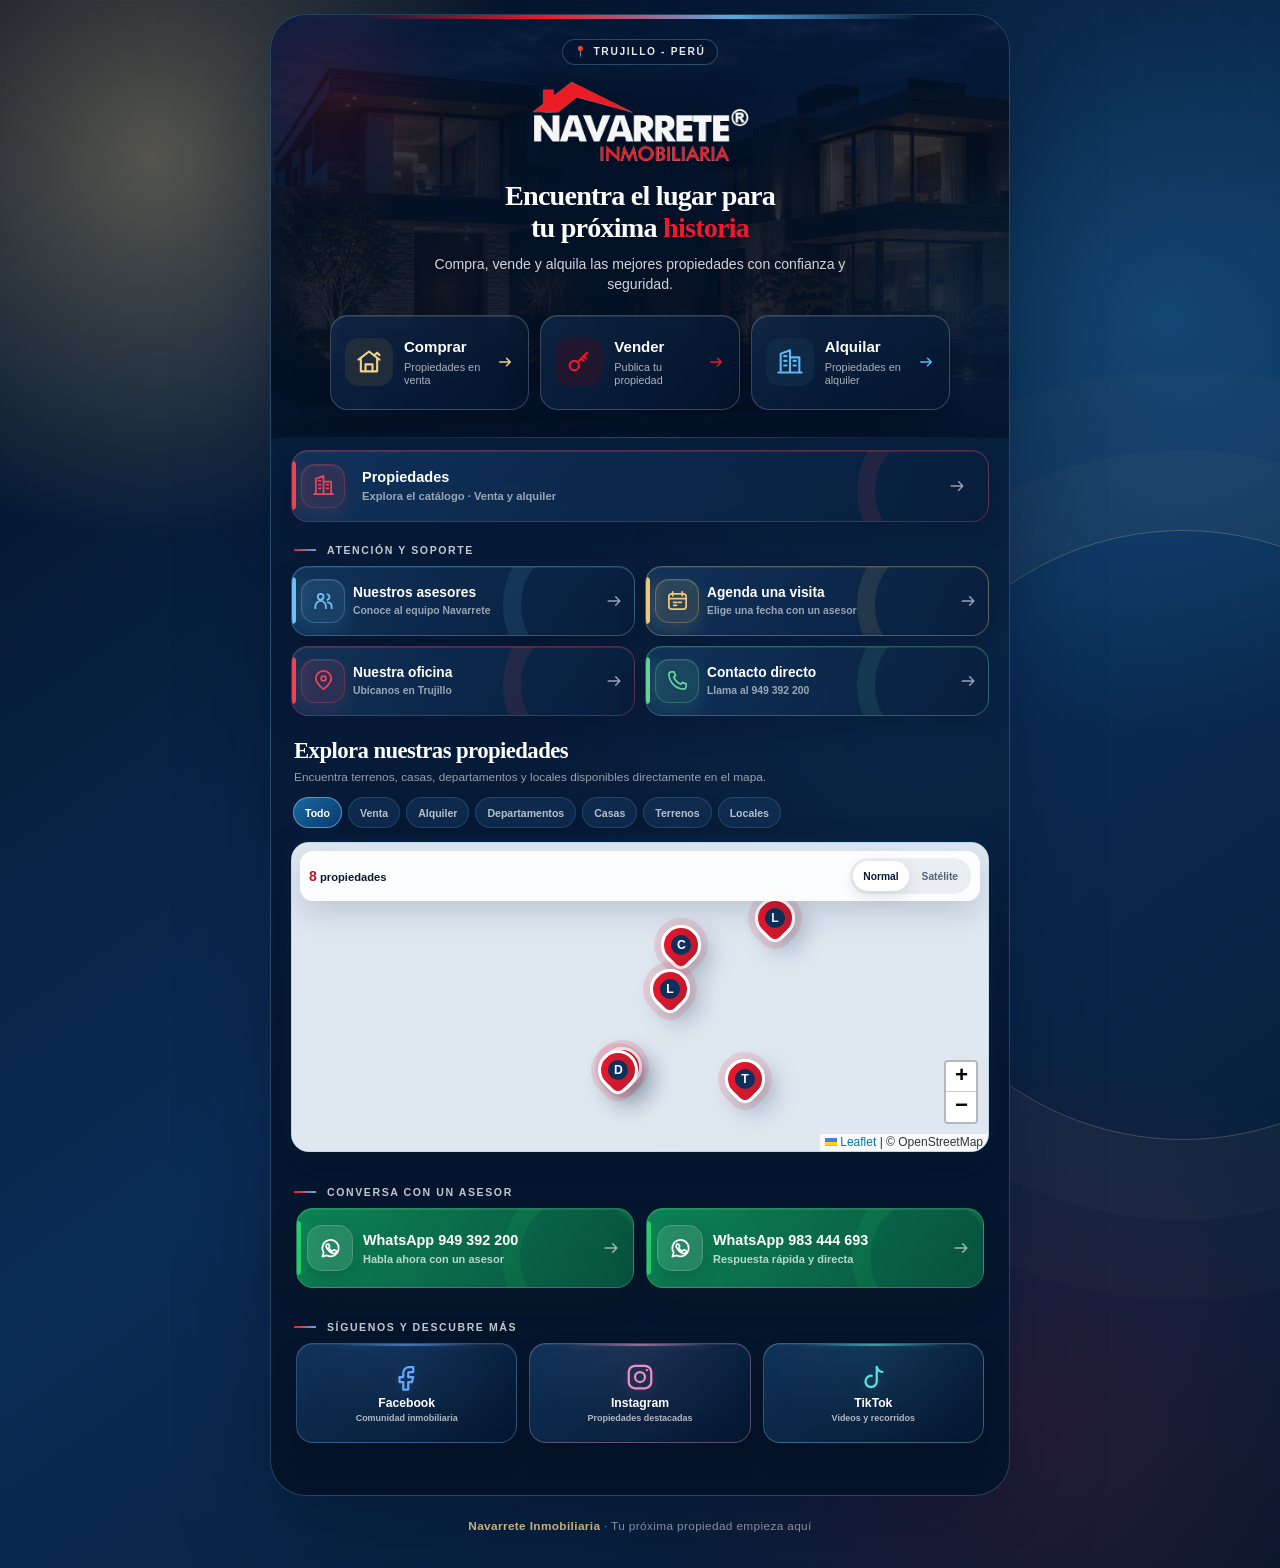
==== commit 8bf469b5: "Add files via upload" ====
--- a/index.html
+++ b/index.html
@@ -4,8 +4,27 @@
   <meta charset="UTF-8">
   <meta name="viewport" content="width=device-width, initial-scale=1.0">
   <meta name="theme-color" content="#071a35">
-  <meta name="description" content="Navarrete Inmobiliaria: compra, venta y alquiler de propiedades en Trujillo y Lima.">
-  <title>Navarrete Inmobiliaria | Trujillo y Lima</title>
+  <meta name="description" content="Compra, vende y alquila propiedades en Trujillo y Lima con la asesoría, confianza y seguridad de Navarrete Inmobiliaria.">
+  <title>Navarrete Inmobiliaria</title>
+
+  <!-- REDES SOCIALES: reemplaza TU-USUARIO por tu usuario real de GitHub. -->
+  <meta property="og:title" content="Navarrete Inmobiliaria">
+  <meta property="og:description" content="Compra, vende y alquila propiedades en Trujillo y Lima con confianza y seguridad.">
+  <meta property="og:image" content="https://TU-USUARIO.github.io/navarrete-inmobiliaria-linktree/og-navarrete-inmobiliaria.jpg">
+  <meta property="og:image:width" content="1200">
+  <meta property="og:image:height" content="630">
+  <meta property="og:image:alt" content="Navarrete Inmobiliaria, propiedades en Trujillo y Lima">
+  <meta property="og:url" content="https://TU-USUARIO.github.io/navarrete-inmobiliaria-linktree/">
+  <meta property="og:type" content="website">
+  <meta property="og:site_name" content="Navarrete Inmobiliaria">
+  <meta property="og:locale" content="es_PE">
+
+  <meta name="twitter:card" content="summary_large_image">
+  <meta name="twitter:title" content="Navarrete Inmobiliaria">
+  <meta name="twitter:description" content="Compra, vende y alquila propiedades en Trujillo y Lima con confianza y seguridad.">
+  <meta name="twitter:image" content="https://TU-USUARIO.github.io/navarrete-inmobiliaria-linktree/og-navarrete-inmobiliaria.jpg">
+  <meta name="twitter:image:alt" content="Navarrete Inmobiliaria, propiedades en Trujillo y Lima">
+
   <link rel="stylesheet" href="leaflet.css">
   <style>
     :root {
@@ -1607,7 +1626,7 @@
         </div>
 
         <nav class="hero-actions" aria-label="Accesos inmobiliarios rápidos">
-          <a class="hero-action hero-action--buy" href="https://www.navarreteinmobiliaria.com/" target="_self">
+          <a class="hero-action hero-action--buy" href="propiedades.html?operacion=venta" target="_self">
             <span class="hero-action-icon"><svg class="icon" aria-hidden="true"><use href="#i-home"></use></svg></span>
             <span class="hero-action-copy"><strong>Comprar</strong><span>Propiedades en venta</span></span>
             <svg class="hero-action-arrow" aria-hidden="true"><use href="#i-arrow"></use></svg>
@@ -1617,7 +1636,7 @@
             <span class="hero-action-copy"><strong>Vender</strong><span>Publica tu propiedad</span></span>
             <svg class="hero-action-arrow" aria-hidden="true"><use href="#i-arrow"></use></svg>
           </a>
-          <a class="hero-action hero-action--rent" href="https://www.navarreteinmobiliaria.com/" target="_self">
+          <a class="hero-action hero-action--rent" href="propiedades.html?operacion=alquiler" target="_self">
             <span class="hero-action-icon"><svg class="icon" aria-hidden="true"><use href="#i-building"></use></svg></span>
             <span class="hero-action-copy"><strong>Alquilar</strong><span>Propiedades en alquiler</span></span>
             <svg class="hero-action-arrow" aria-hidden="true"><use href="#i-arrow"></use></svg>
@@ -1626,6 +1645,13 @@
       </header>
 
       <div class="content">
+        <nav class="links" aria-label="Catálogo inmobiliario">
+          <a class="link link--office" href="propiedades.html">
+            <span class="icon-wrap"><svg class="icon" aria-hidden="true"><use href="#i-building"></use></svg></span>
+            <span class="link-copy"><span class="link-title">Propiedades</span><span class="link-note">Explora el catálogo · Venta y alquiler</span></span>
+            <svg class="arrow" aria-hidden="true"><use href="#i-arrow"></use></svg>
+          </a>
+        </nav>
         <p class="section-heading">Atenci&oacute;n y soporte</p>
         <nav class="links links--support" aria-label="Atenci&oacute;n y soporte inmobiliario">
           <!-- ASESORES: abre el listado completo en esta misma pestaña. -->
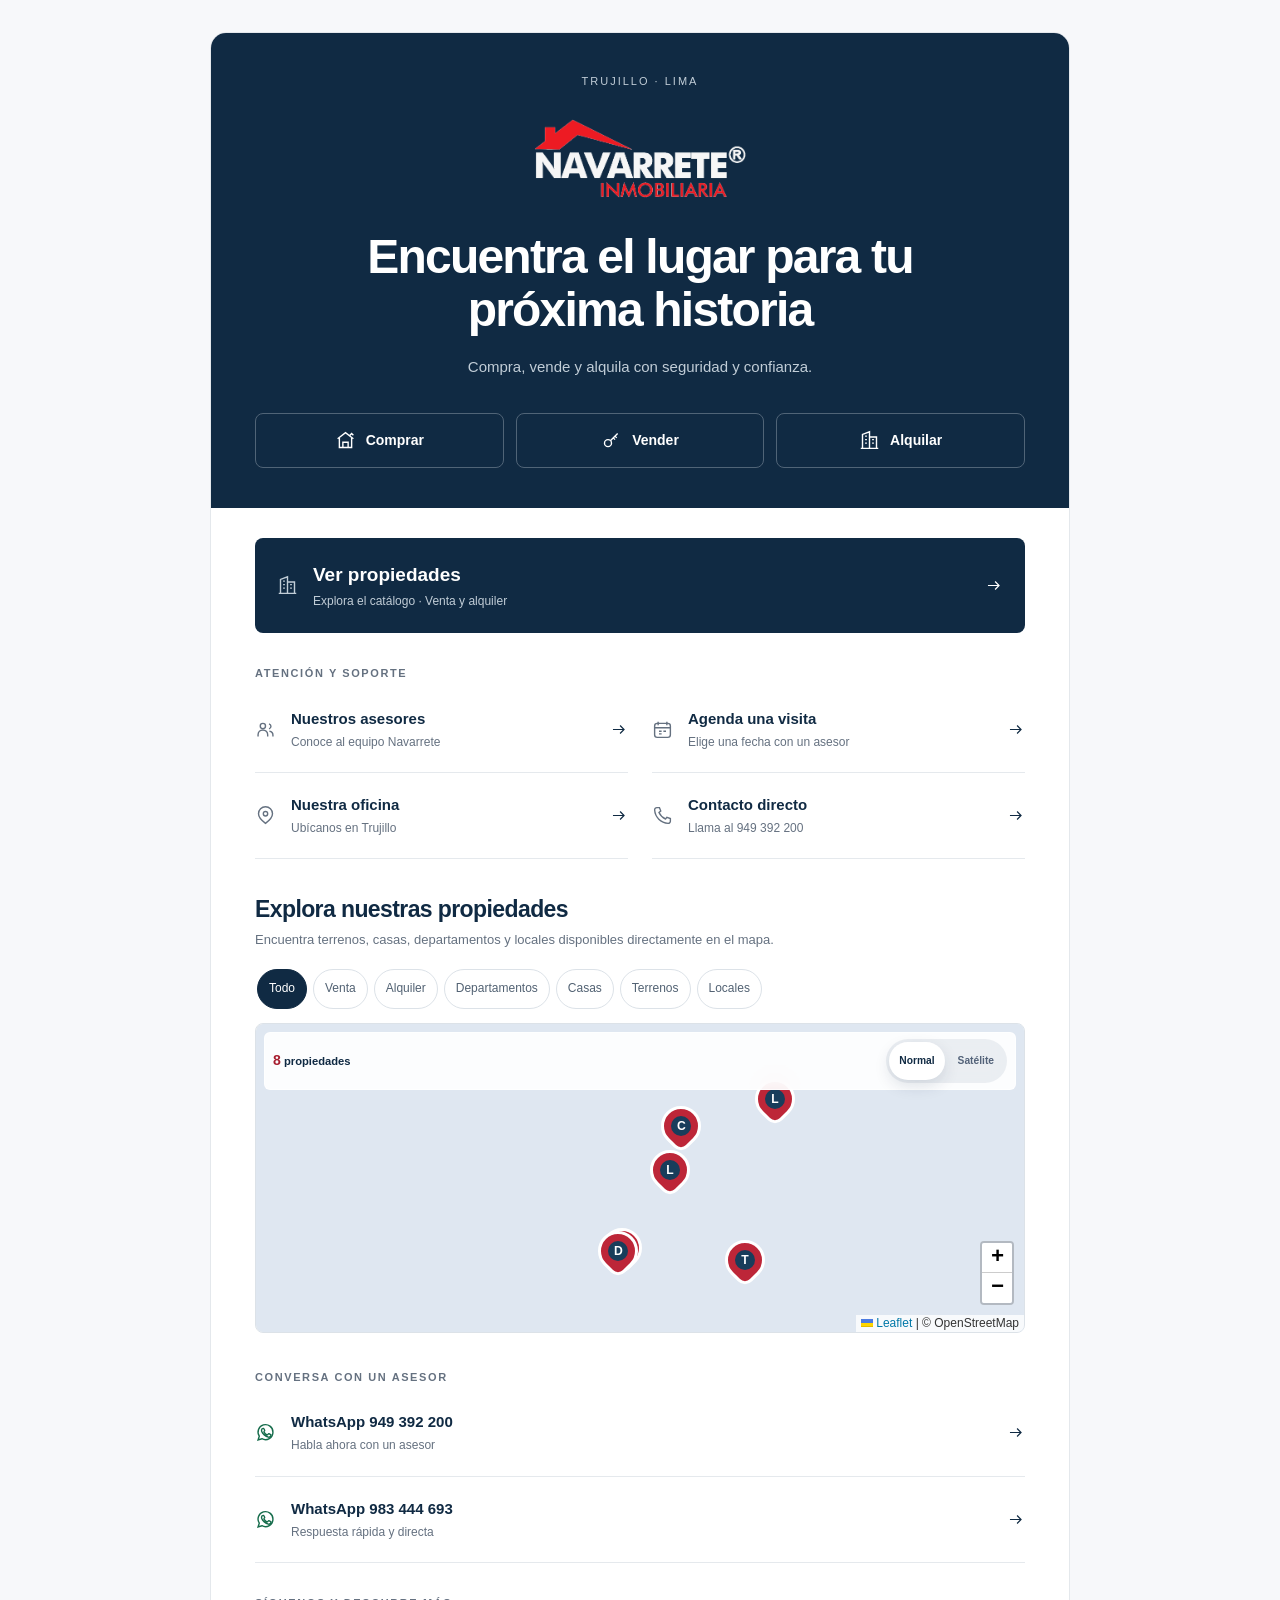
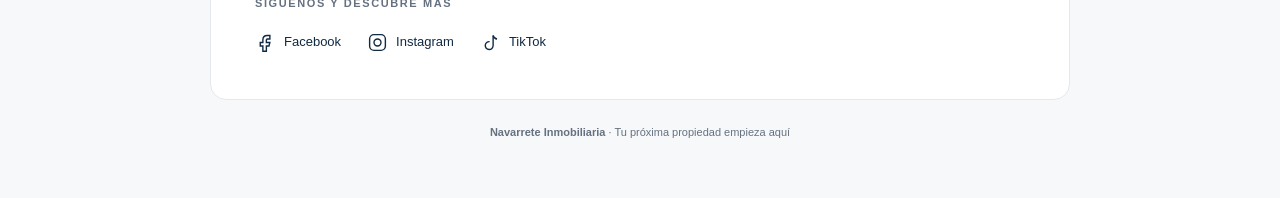
==== commit 918aaaf4: "Add files via upload" ====
--- a/index.html
+++ b/index.html
@@ -7,14 +7,14 @@
   <meta name="description" content="Compra, vende y alquila propiedades en Trujillo y Lima con la asesoría, confianza y seguridad de Navarrete Inmobiliaria.">
   <title>Navarrete Inmobiliaria</title>
 
-  <!-- REDES SOCIALES: reemplaza TU-USUARIO por tu usuario real de GitHub. -->
+  <!-- REDES SOCIALES: reemplaza fixphatfinder-alt por tu usuario real de GitHub. -->
   <meta property="og:title" content="Navarrete Inmobiliaria">
   <meta property="og:description" content="Compra, vende y alquila propiedades en Trujillo y Lima con confianza y seguridad.">
-  <meta property="og:image" content="https://TU-USUARIO.github.io/navarrete-inmobiliaria-linktree/og-navarrete-inmobiliaria.jpg">
+  <meta property="og:image" content="https://fixphatfinder-alt.github.io/navarrete-inmobiliaria-linktree/og-navarrete-inmobiliaria.jpg">
   <meta property="og:image:width" content="1200">
   <meta property="og:image:height" content="630">
   <meta property="og:image:alt" content="Navarrete Inmobiliaria, propiedades en Trujillo y Lima">
-  <meta property="og:url" content="https://TU-USUARIO.github.io/navarrete-inmobiliaria-linktree/">
+  <meta property="og:url" content="https://fixphatfinder-alt.github.io/navarrete-inmobiliaria-linktree/">
   <meta property="og:type" content="website">
   <meta property="og:site_name" content="Navarrete Inmobiliaria">
   <meta property="og:locale" content="es_PE">
@@ -22,1541 +22,11 @@
   <meta name="twitter:card" content="summary_large_image">
   <meta name="twitter:title" content="Navarrete Inmobiliaria">
   <meta name="twitter:description" content="Compra, vende y alquila propiedades en Trujillo y Lima con confianza y seguridad.">
-  <meta name="twitter:image" content="https://TU-USUARIO.github.io/navarrete-inmobiliaria-linktree/og-navarrete-inmobiliaria.jpg">
+  <meta name="twitter:image" content="https://fixphatfinder-alt.github.io/navarrete-inmobiliaria-linktree/og-navarrete-inmobiliaria.jpg">
   <meta name="twitter:image:alt" content="Navarrete Inmobiliaria, propiedades en Trujillo y Lima">
 
   <link rel="stylesheet" href="leaflet.css">
-  <style>
-    :root {
-      --navy-950: #031127;
-      --navy-900: #071a35;
-      --navy-800: #0d2f5c;
-      --blue-500: #3298d7;
-      --blue-300: #8ed5f5;
-      --gold-600: #a97825;
-      --gold-500: #c99b43;
-      --gold-300: #f0d28f;
-      --red-600: #b7192c;
-      --red-500: #f0182d;
-      --green-600: #128c5b;
-      --green-500: #25d366;
-      --white: #fff;
-      --ink: #10233e;
-      --muted: #66758a;
-      --shadow-xl: 0 32px 90px rgba(1, 12, 31, 0.34);
-    }
-
-    * {
-      box-sizing: border-box;
-    }
-
-    html {
-      scroll-behavior: smooth;
-    }
-
-    body {
-      min-height: 100vh;
-      margin: 0;
-      overflow-x: hidden;
-      color: var(--ink);
-      font-family: Inter, "Segoe UI", Roboto, Helvetica, Arial, sans-serif;
-      background:
-        radial-gradient(circle at 12% 10%, rgba(240, 210, 143, 0.34), transparent 24rem),
-        radial-gradient(circle at 91% 20%, rgba(50, 152, 215, 0.26), transparent 27rem),
-        radial-gradient(circle at 80% 90%, rgba(240, 24, 45, 0.13), transparent 24rem),
-        linear-gradient(145deg, #020d20 0%, #0a2d56 54%, #06172e 100%);
-    }
-
-    body::before {
-      content: "";
-      position: fixed;
-      inset: 0;
-      z-index: -2;
-      opacity: 0.22;
-      background-image:
-        linear-gradient(rgba(255, 255, 255, 0.055) 1px, transparent 1px),
-        linear-gradient(90deg, rgba(255, 255, 255, 0.055) 1px, transparent 1px);
-      background-size: 38px 38px;
-      mask-image: linear-gradient(to bottom, #000, transparent 82%);
-    }
-
-    body::after {
-      content: "";
-      position: fixed;
-      right: -13rem;
-      bottom: -15rem;
-      z-index: -1;
-      width: 38rem;
-      height: 38rem;
-      border: 1px solid rgba(240, 210, 143, 0.26);
-      border-radius: 50%;
-      box-shadow:
-        0 0 0 5rem rgba(240, 210, 143, 0.025),
-        0 0 0 10rem rgba(240, 210, 143, 0.018);
-    }
-
-    a {
-      color: inherit;
-    }
-
-    .page {
-      width: min(100% - 28px, 740px);
-      margin: 0 auto;
-      padding: 14px 0 30px;
-    }
-
-    .shell {
-      position: relative;
-      overflow: hidden;
-      border: 1px solid rgba(142, 213, 245, 0.24);
-      border-radius: 36px;
-      background:
-        radial-gradient(circle at 88% 46%, rgba(31,111,179,0.12), transparent 24rem),
-        linear-gradient(180deg, #061a36 0%, #071b38 52%, #041329 100%);
-      box-shadow: var(--shadow-xl);
-      animation: shell-in 0.75s cubic-bezier(0.22, 1, 0.36, 1) both;
-    }
-
-    .shell::before {
-      content: "";
-      position: absolute;
-      inset: 0 12% auto;
-      z-index: 5;
-      height: 4px;
-      background: linear-gradient(90deg, transparent, var(--red-500), #5aa9df, transparent);
-    }
-
-    .hero {
-      position: relative;
-      min-height: 0;
-      padding: 24px 30px 28px;
-      overflow: hidden;
-      color: var(--white);
-      background:
-        linear-gradient(180deg, rgba(3, 15, 34, 0.72), rgba(3, 17, 39, 0.93)),
-        radial-gradient(circle at 50% 25%, rgba(16, 58, 108, 0.12), transparent 22rem),
-        url("hero-casa-moderna.png") center 53% / cover no-repeat;
-    }
-
-    .hero::before {
-      content: "";
-      position: absolute;
-      inset: 0;
-      background-image:
-        radial-gradient(circle at 8% 18%, rgba(240,24,45,0.13), transparent 8rem),
-        radial-gradient(circle at 95% 70%, rgba(31,111,179,0.14), transparent 10rem),
-        linear-gradient(90deg, rgba(3,17,39,0.15), transparent 35%, transparent 65%, rgba(3,17,39,0.15));
-    }
-
-    .hero::after {
-      content: "";
-      position: absolute;
-      inset: auto 0 0;
-      height: 1px;
-      background: linear-gradient(90deg, transparent, rgba(240,24,45,0.76), transparent);
-    }
-
-    .hero-grid {
-      position: relative;
-      z-index: 2;
-      display: flex;
-      flex-direction: column;
-      align-items: center;
-      text-align: center;
-    }
-
-    .hero-grid > div {
-      display: flex;
-      width: 100%;
-      flex-direction: column;
-      align-items: center;
-      margin-inline: auto;
-      text-align: center;
-    }
-
-    .location {
-      display: inline-flex;
-      align-items: center;
-      gap: 8px;
-      margin-bottom: 12px;
-      padding: 6px 11px;
-      color: rgba(255,255,255,0.9);
-      border: 1px solid rgba(142,213,245,0.28);
-      border-radius: 99px;
-      background: rgba(5,20,43,0.48);
-      backdrop-filter: blur(10px);
-      font-size: 0.64rem;
-      font-weight: 850;
-      letter-spacing: 0.16em;
-      text-transform: uppercase;
-      opacity: 0;
-      translate: 0 -7px;
-      animation: hero-fade-in 0.5s ease-out 0.05s forwards;
-    }
-
-    .location::before {
-      display: none;
-    }
-
-    .brand-panel {
-      display: flex;
-      width: min(100%, 225px);
-      min-height: 68px;
-      align-items: center;
-      justify-content: center;
-      margin: 0 auto 14px;
-      padding: 0;
-      border: 0;
-      background: transparent;
-      box-shadow: none;
-      backdrop-filter: none;
-      transform: none;
-      transition: transform 0.35s ease, box-shadow 0.35s ease;
-      opacity: 0;
-      translate: 0 -12px;
-      animation: hero-logo-in 0.65s cubic-bezier(0.22, 1, 0.36, 1) 0.13s forwards;
-    }
-
-    .brand-panel:hover {
-      transform: translateY(-3px);
-      box-shadow: none;
-    }
-
-    .brand-logo {
-      display: block;
-      width: 100%;
-      height: auto;
-      filter: drop-shadow(0 8px 18px rgba(0,0,0,0.44));
-    }
-
-    h1 {
-      max-width: 460px;
-      margin: 0;
-      color: var(--white);
-      font-family: Georgia, "Times New Roman", serif;
-      font-size: clamp(1.35rem, 3.8vw, 1.76rem);
-      font-weight: 700;
-      letter-spacing: -0.028em;
-      line-height: 1.15;
-      text-wrap: balance;
-      opacity: 0;
-      translate: 0 8px;
-      animation: hero-fade-in 0.58s ease-out 0.28s forwards;
-    }
-
-    h1 span {
-      color: var(--red-500);
-    }
-
-    .tagline {
-      max-width: 480px;
-      margin: 9px auto 0;
-      color: rgba(255, 255, 255, 0.82);
-      font-size: clamp(0.78rem, 2.2vw, 0.88rem);
-      line-height: 1.45;
-      opacity: 0;
-      translate: 0 7px;
-      animation: hero-fade-in 0.55s ease-out 0.4s forwards;
-    }
-
-    .tagline strong {
-      color: var(--white);
-    }
-
-    .property-art {
-      display: none;
-    }
-
-    .property-art .sun {
-      fill: rgba(240, 210, 143, 0.2);
-      stroke: var(--gold-300);
-      stroke-width: 1.5;
-    }
-
-    .property-art .tower-a {
-      fill: url(#buildingA);
-      stroke: rgba(240, 210, 143, 0.68);
-      stroke-width: 1.2;
-    }
-
-    .property-art .tower-b {
-      fill: url(#buildingB);
-      stroke: rgba(142, 213, 245, 0.64);
-      stroke-width: 1.2;
-    }
-
-    .property-art .window {
-      fill: var(--gold-300);
-      opacity: 0.86;
-    }
-
-    .property-art .window-blue {
-      fill: var(--blue-300);
-      opacity: 0.74;
-    }
-
-    .property-art .ground {
-      fill: none;
-      stroke: var(--red-500);
-      stroke-linecap: round;
-      stroke-width: 3;
-    }
-
-    .hero-badges {
-      display: none;
-    }
-
-    .hero-actions {
-      position: relative;
-      z-index: 3;
-      display: grid;
-      grid-template-columns: repeat(3, minmax(0, 1fr));
-      gap: 11px;
-      width: min(100%, 620px);
-      margin: 20px auto 0;
-    }
-
-    .hero-action {
-      --quick-accent: #69b7eb;
-      display: grid;
-      grid-template-columns: 48px minmax(0, 1fr) 18px;
-      min-height: 95px;
-      align-items: center;
-      gap: 11px;
-      padding: 15px 14px;
-      color: var(--white);
-      text-decoration: none;
-      border: 1px solid rgba(255,255,255,0.2);
-      border-radius: 18px;
-      background:
-        linear-gradient(135deg, rgba(14,43,80,0.68), rgba(4,20,44,0.62));
-      box-shadow:
-        0 16px 34px rgba(0,7,20,0.3),
-        inset 0 1px 0 rgba(255,255,255,0.1);
-      backdrop-filter: blur(12px);
-      transition: transform 0.25s ease, border-color 0.25s ease, box-shadow 0.25s ease;
-      opacity: 0;
-      translate: 0 12px;
-      animation: hero-card-in 0.58s cubic-bezier(0.22, 1, 0.36, 1) forwards;
-    }
-
-    .hero-action:nth-child(1) {
-      animation-delay: 0.5s;
-    }
-
-    .hero-action:nth-child(2) {
-      animation-delay: 0.61s;
-    }
-
-    .hero-action:nth-child(3) {
-      animation-delay: 0.72s;
-    }
-
-    .hero-action:hover {
-      transform: translateY(-3px) scale(1.01);
-      border-color: color-mix(in srgb, var(--quick-accent) 65%, white);
-      box-shadow:
-        0 17px 34px rgba(0,7,20,0.32),
-        0 0 20px color-mix(in srgb, var(--quick-accent) 18%, transparent);
-    }
-
-    .hero-action:active {
-      transform: translateY(-1px) scale(0.985);
-    }
-
-    .hero-action--buy {
-      --quick-accent: var(--gold-300);
-    }
-
-    .hero-action--sell {
-      --quick-accent: var(--red-500);
-    }
-
-    .hero-action--rent {
-      --quick-accent: #5eb5f2;
-    }
-
-    .hero-action-icon {
-      display: grid;
-      width: 48px;
-      height: 48px;
-      place-items: center;
-      color: var(--quick-accent);
-      border-radius: 14px;
-      background: color-mix(in srgb, var(--quick-accent) 12%, rgba(4,20,44,0.8));
-    }
-
-    .hero-action-icon .icon {
-      width: 28px;
-      height: 28px;
-    }
-
-    .hero-action-copy {
-      min-width: 0;
-    }
-
-    .hero-action-copy strong {
-      display: block;
-      font-size: 0.94rem;
-      line-height: 1.2;
-    }
-
-    .hero-action-copy span {
-      display: block;
-      margin-top: 5px;
-      color: rgba(255,255,255,0.66);
-      font-size: 0.68rem;
-      line-height: 1.2;
-    }
-
-    .hero-action-arrow {
-      width: 18px;
-      height: 18px;
-      color: var(--quick-accent);
-      fill: none;
-      stroke: currentColor;
-      stroke-linecap: round;
-      stroke-linejoin: round;
-      stroke-width: 2;
-      transition: transform 0.25s ease;
-    }
-
-    .hero-action:hover .hero-action-arrow {
-      transform: translateX(3px);
-    }
-
-    .hero-badge {
-      display: flex;
-      min-height: 64px;
-      align-items: center;
-      gap: 10px;
-      padding: 11px 13px;
-      border: 1px solid rgba(255, 255, 255, 0.12);
-      border-radius: 15px;
-      background: rgba(1, 13, 34, 0.23);
-      backdrop-filter: blur(10px);
-    }
-
-    .hero-badge-dot {
-      width: 9px;
-      height: 9px;
-      flex: 0 0 auto;
-      border-radius: 50%;
-      background: #6cb7e5;
-      box-shadow: 0 0 0 5px rgba(108,183,229,0.11);
-    }
-
-    .hero-badge:nth-child(2) .hero-badge-dot {
-      background: var(--red-500);
-      box-shadow: 0 0 0 5px rgba(240, 24, 45, 0.12);
-    }
-
-    .hero-badge:nth-child(3) .hero-badge-dot {
-      background: var(--blue-300);
-      box-shadow: 0 0 0 5px rgba(142, 213, 245, 0.12);
-    }
-
-    .hero-badge span {
-      color: rgba(255,255,255,0.68);
-      font-size: 0.66rem;
-      line-height: 1.2;
-    }
-
-    .hero-badge strong {
-      display: block;
-      margin-bottom: 2px;
-      color: var(--white);
-      font-size: 0.78rem;
-    }
-
-    .content {
-      position: relative;
-      z-index: 4;
-      padding: 12px 20px 25px;
-      background:
-        linear-gradient(180deg, rgba(9,35,69,0.4), transparent 10rem);
-    }
-
-    .section-heading {
-      display: flex;
-      align-items: center;
-      gap: 11px;
-      margin: 8px 3px 10px;
-      color: rgba(255,255,255,0.76);
-      font-size: 0.66rem;
-      font-weight: 900;
-      letter-spacing: 0.15em;
-      text-transform: uppercase;
-    }
-
-    .section-heading::before {
-      content: "";
-      width: 22px;
-      height: 2px;
-      background: linear-gradient(90deg, var(--red-500), #5aa9df);
-    }
-
-    .links {
-      display: grid;
-      gap: 10px;
-      margin-bottom: 22px;
-    }
-
-    .links--contact {
-      grid-template-columns: repeat(2, minmax(0, 1fr));
-      gap: 12px;
-      margin-inline: 5px;
-      margin-bottom: 33px;
-    }
-
-    .links--support {
-      grid-template-columns: repeat(2, minmax(0, 1fr));
-    }
-
-    .links--support .link {
-      grid-template-columns: 44px minmax(0, 1fr) 20px;
-      min-height: 70px;
-      padding-right: 10px;
-    }
-
-    .links--support .link-copy {
-      padding: 0 8px;
-    }
-
-    .links--support .link-title {
-      font-size: 0.86rem;
-    }
-
-    .links--support .link-note {
-      font-size: 0.65rem;
-    }
-
-    .links--contact .link {
-      grid-template-columns: 48px minmax(0, 1fr) 20px;
-      min-height: 80px;
-      padding: 12px 12px 12px 10px;
-    }
-
-    .links--contact .icon-wrap {
-      width: 46px;
-      height: 46px;
-      border-radius: 15px;
-    }
-
-    .links--contact .link-copy {
-      display: flex;
-      min-height: 46px;
-      flex-direction: column;
-      justify-content: center;
-      padding: 0 8px;
-    }
-
-    .links--contact .link-title {
-      font-size: 0.9rem;
-    }
-
-    .links--contact .link-note {
-      font-size: 0.69rem;
-    }
-
-    .link {
-      --accent: #6cb7e5;
-      --accent-soft: rgba(108,183,229,0.12);
-      --card-from: rgba(18,55,96,0.84);
-      --card-to: rgba(8,29,59,0.88);
-      position: relative;
-      display: grid;
-      grid-template-columns: 48px 1fr 28px;
-      min-height: 72px;
-      align-items: center;
-      padding: 9px 13px 9px 9px;
-      overflow: hidden;
-      color: var(--white);
-      text-decoration: none;
-      border: 1px solid color-mix(in srgb, var(--accent) 34%, transparent);
-      border-radius: 17px;
-      background: linear-gradient(125deg, var(--card-from), var(--card-to));
-      box-shadow:
-        0 12px 27px rgba(0, 8, 25, 0.2),
-        inset 0 1px 0 rgba(255, 255, 255, 0.09);
-      transition:
-        transform 0.3s cubic-bezier(0.22, 1, 0.36, 1),
-        border-color 0.3s ease,
-        box-shadow 0.3s ease;
-      animation: item-in 0.55s cubic-bezier(0.22, 1, 0.36, 1) both;
-      animation-delay: calc(var(--i, 1) * 65ms + 180ms);
-    }
-
-    .link::before {
-      content: "";
-      position: absolute;
-      inset: auto -25px -48px auto;
-      width: 120px;
-      height: 120px;
-      border: 18px solid color-mix(in srgb, var(--accent) 10%, transparent);
-      border-radius: 50%;
-      transition: transform 0.4s ease;
-    }
-
-    .link::after {
-      content: "";
-      position: absolute;
-      inset: 15% auto 15% 0;
-      width: 4px;
-      border-radius: 0 6px 6px 0;
-      background: var(--accent);
-      box-shadow: 0 0 18px color-mix(in srgb, var(--accent) 45%, transparent);
-    }
-
-    .link:hover {
-      transform: translateY(-4px) scale(1.008);
-      border-color: color-mix(in srgb, var(--accent) 72%, white);
-      box-shadow:
-        0 19px 38px rgba(0, 8, 25, 0.32),
-        0 6px 18px color-mix(in srgb, var(--accent) 17%, transparent);
-    }
-
-    .link:hover::before {
-      transform: scale(1.18) rotate(8deg);
-    }
-
-    .link:active {
-      transform: translateY(-1px) scale(0.997);
-    }
-
-    .link--whatsapp {
-      --accent: #25d366;
-      --accent-soft: rgba(255,255,255,0.11);
-      --card-from: #0d8256;
-      --card-to: #07513d;
-      color: var(--white);
-      border-color: rgba(110, 232, 164, 0.25);
-      box-shadow:
-        0 13px 28px rgba(0, 30, 20, 0.23),
-        inset 0 1px 0 rgba(255,255,255,0.1);
-    }
-
-    .link--advisor {
-      --accent: #72c3f1;
-      --accent-soft: rgba(114,195,241,0.13);
-    }
-
-    .link--visit {
-      --accent: #f0c878;
-      --accent-soft: rgba(240,200,120,0.13);
-    }
-
-    .link--office {
-      --accent: #ef4455;
-      --accent-soft: rgba(239,68,85,0.13);
-    }
-
-    .link--phone {
-      --accent: #66d39a;
-      --accent-soft: rgba(102,211,154,0.13);
-    }
-
-    .icon-wrap {
-      position: relative;
-      z-index: 1;
-      display: grid;
-      width: 44px;
-      height: 44px;
-      place-items: center;
-      color: var(--accent);
-      border: 1px solid color-mix(in srgb, var(--accent) 28%, transparent);
-      border-radius: 14px;
-      background: var(--accent-soft);
-      box-shadow:
-        0 9px 20px color-mix(in srgb, var(--accent) 14%, transparent),
-        inset 0 1px 0 rgba(255,255,255,0.09);
-      transition: transform 0.3s ease;
-    }
-
-    .link:hover .icon-wrap {
-      transform: rotate(-5deg) scale(1.06);
-    }
-
-    .link--whatsapp .icon-wrap {
-      color: var(--white);
-      border-color: rgba(255,255,255,0.16);
-      box-shadow: 0 7px 17px rgba(0, 44, 26, 0.22);
-      animation: whatsapp-soft-pulse 7s ease-in-out 2.5s infinite;
-    }
-
-    .link--whatsapp:hover .icon-wrap {
-      animation-play-state: paused;
-    }
-
-    .icon {
-      width: 23px;
-      height: 23px;
-      fill: none;
-      stroke: currentColor;
-      stroke-linecap: round;
-      stroke-linejoin: round;
-      stroke-width: 1.8;
-    }
-
-    .link-copy {
-      position: relative;
-      z-index: 1;
-      min-width: 0;
-      padding: 0 13px;
-    }
-
-    .link-title {
-      display: block;
-      font-size: 0.91rem;
-      font-weight: 850;
-      line-height: 1.23;
-    }
-
-    .link-note {
-      display: block;
-      margin-top: 3px;
-      color: rgba(255,255,255,0.58);
-      font-size: 0.7rem;
-      font-weight: 600;
-    }
-
-    .link--whatsapp .link-note {
-      color: rgba(255,255,255,0.72);
-    }
-
-    .arrow {
-      position: relative;
-      z-index: 1;
-      width: 20px;
-      height: 20px;
-      fill: none;
-      stroke: currentColor;
-      stroke-linecap: round;
-      stroke-linejoin: round;
-      stroke-width: 1.8;
-      opacity: 0.58;
-      transition: transform 0.25s ease, opacity 0.25s ease;
-    }
-
-    .link:hover .arrow {
-      transform: translateX(4px);
-      opacity: 1;
-    }
-
-    .socials {
-      display: grid;
-      grid-template-columns: repeat(3, 1fr);
-      gap: 12px;
-      margin-inline: 5px;
-      margin-bottom: 27px;
-    }
-
-    .social {
-      --social-accent: var(--gold-300);
-      position: relative;
-      display: flex;
-      min-height: 100px;
-      align-items: center;
-      justify-content: center;
-      overflow: hidden;
-      color: var(--white);
-      text-decoration: none;
-      border: 1px solid color-mix(in srgb, var(--social-accent) 26%, rgba(255,255,255,0.08));
-      border-radius: 17px;
-      background:
-        radial-gradient(circle at 50% 0%, color-mix(in srgb, var(--social-accent) 7%, transparent), transparent 70%),
-        linear-gradient(145deg, rgba(16,52,91,0.95), rgba(5,23,49,0.98));
-      box-shadow:
-        0 12px 25px rgba(0,8,25,0.2),
-        inset 0 1px 0 rgba(255,255,255,0.07);
-      transition: transform 0.3s ease, box-shadow 0.3s ease, filter 0.3s ease;
-      animation: item-in 0.55s cubic-bezier(0.22, 1, 0.36, 1) both;
-      animation-delay: calc(var(--i, 1) * 75ms + 360ms);
-    }
-
-    .social::before {
-      content: "";
-      position: absolute;
-      inset: 0 18% auto;
-      height: 2px;
-      background: linear-gradient(90deg, transparent, var(--social-accent), transparent);
-      opacity: 0.58;
-      box-shadow: 0 0 6px color-mix(in srgb, var(--social-accent) 38%, transparent);
-      transition: inset 0.3s ease;
-    }
-
-    .social:hover {
-      transform: translateY(-2px) scale(1.008);
-      filter: brightness(1.025);
-      box-shadow:
-        0 16px 30px rgba(0,8,25,0.27),
-        0 4px 12px color-mix(in srgb, var(--social-accent) 7%, transparent);
-    }
-
-    .social:active {
-      transform: translateY(-1px) scale(0.985);
-    }
-
-    .social:hover::before {
-      inset-inline: 7%;
-    }
-
-    .social-content {
-      position: relative;
-      z-index: 1;
-      display: flex;
-      flex-direction: column;
-      align-items: center;
-      justify-content: center;
-      gap: 3px;
-      min-height: 78px;
-      padding: 11px 7px;
-      text-align: center;
-    }
-
-    .social .icon {
-      width: 30px;
-      height: 30px;
-      color: var(--social-accent);
-      filter: drop-shadow(0 3px 6px color-mix(in srgb, var(--social-accent) 18%, transparent));
-      transition: transform 0.3s ease, filter 0.3s ease;
-    }
-
-    .social:hover .icon {
-      transform: scale(1.045);
-      filter: drop-shadow(0 4px 8px color-mix(in srgb, var(--social-accent) 26%, transparent));
-    }
-
-    .social-name {
-      margin-top: 1px;
-      font-size: 0.76rem;
-      font-weight: 850;
-    }
-
-    .social-note {
-      color: rgba(255,255,255,0.68);
-      font-size: 0.56rem;
-      font-weight: 600;
-      line-height: 1.25;
-    }
-
-    .social--facebook {
-      --social-accent: #65a6ff;
-    }
-
-    .social--instagram {
-      --social-accent: #ef8fbb;
-    }
-
-    .social--tiktok {
-      --social-accent: #55e4df;
-    }
-
-    .map-section {
-      position: relative;
-      margin-bottom: 34px;
-      scroll-margin-top: 18px;
-    }
-
-    .map-heading {
-      margin: 0 3px 10px;
-    }
-
-    .map-heading h2 {
-      margin: 0;
-      color: var(--white);
-      font-family: Georgia, "Times New Roman", serif;
-      font-size: clamp(1.12rem, 3.4vw, 1.42rem);
-      letter-spacing: -0.025em;
-    }
-
-    .map-heading p {
-      max-width: 570px;
-      margin: 5px 0 0;
-      color: rgba(255,255,255,0.58);
-      font-size: 0.74rem;
-      line-height: 1.4;
-    }
-
-    .property-map-filters {
-      display: flex;
-      gap: 6px;
-      margin: 0 0 7px;
-      overflow-x: auto;
-      padding: 2px 2px 7px;
-      scrollbar-width: thin;
-    }
-
-    .property-filter {
-      flex: 0 0 auto;
-      min-height: 31px;
-      padding: 0 11px;
-      border: 1px solid rgba(142,213,245,0.16);
-      border-radius: 999px;
-      background: rgba(17,49,86,0.72);
-      color: rgba(255,255,255,0.7);
-      cursor: pointer;
-      font: inherit;
-      font-size: 0.66rem;
-      font-weight: 850;
-      box-shadow: 0 7px 18px rgba(0,8,25,0.15);
-      transition: transform 0.2s ease, background 0.2s ease, color 0.2s ease, box-shadow 0.2s ease;
-    }
-
-    .property-filter:hover,
-    .property-filter:focus-visible {
-      color: var(--white);
-      transform: translateY(-2px);
-    }
-
-    .property-filter.active {
-      border-color: rgba(108,183,229,0.72);
-      background: linear-gradient(135deg, #19669e, #0b3d72);
-      color: var(--white);
-      box-shadow: 0 10px 24px rgba(13,47,92,0.2);
-    }
-
-    .map-frame {
-      position: relative;
-      height: 310px;
-      overflow: hidden;
-      border: 1px solid rgba(108,183,229,0.28);
-      border-radius: 18px;
-      background:
-        linear-gradient(135deg, rgba(255,250,238,0.98), rgba(229,244,255,0.98));
-      box-shadow:
-        0 17px 38px rgba(0,8,25,0.28),
-        0 0 0 1px rgba(255,255,255,0.04);
-      transition: border-color 0.5s ease, box-shadow 0.5s ease;
-    }
-
-    .map-section.is-visible .map-frame {
-      border-color: rgba(108,183,229,0.4);
-      box-shadow:
-        0 18px 42px rgba(0,8,25,0.32),
-        0 0 22px rgba(58,142,204,0.1);
-    }
-
-    .property-map-toolbar {
-      position: absolute;
-      top: 8px;
-      left: 50%;
-      z-index: 500;
-      display: flex;
-      align-items: center;
-      justify-content: space-between;
-      gap: 10px;
-      width: calc(100% - 16px);
-      padding: 6px 8px;
-      border: 1px solid rgba(255,255,255,0.74);
-      border-radius: 13px;
-      background: rgba(255,255,255,0.9);
-      box-shadow: 0 12px 30px rgba(8,31,62,0.15);
-      backdrop-filter: blur(12px);
-      transform: translateX(-50%);
-    }
-
-    .map-result-count {
-      color: var(--navy-900);
-      font-size: 0.7rem;
-      font-weight: 800;
-      white-space: nowrap;
-    }
-
-    .map-result-count strong {
-      color: var(--red-600);
-      font-size: 0.88rem;
-    }
-
-    .map-layer-toggle {
-      display: inline-flex;
-      gap: 3px;
-      padding: 3px;
-      border-radius: 999px;
-      background: rgba(13,47,92,0.07);
-    }
-
-    .map-layer-button {
-      min-height: 30px;
-      padding: 0 10px;
-      border: 0;
-      border-radius: 999px;
-      background: transparent;
-      color: #536279;
-      cursor: pointer;
-      font: inherit;
-      font-size: 0.64rem;
-      font-weight: 850;
-      transition: background 0.2s ease, color 0.2s ease, box-shadow 0.2s ease;
-    }
-
-    .map-layer-button.active {
-      background: var(--white);
-      color: var(--navy-900);
-      box-shadow: 0 6px 16px rgba(8,31,62,0.12);
-    }
-
-    #navarrete-map {
-      width: 100%;
-      height: 100%;
-      background: #dfe7f1;
-    }
-
-    .map-frame.is-loading::after {
-      content: "Cargando mapa de propiedades…";
-      position: absolute;
-      inset: 0;
-      z-index: 700;
-      display: grid;
-      place-items: center;
-      color: var(--navy-700);
-      background:
-        linear-gradient(100deg, transparent 20%, rgba(255,255,255,0.72) 42%, transparent 64%)
-        -180% 0 / 55% 100% no-repeat,
-        linear-gradient(135deg, #eef3f8, #e2eaf2);
-      font-size: 0.76rem;
-      font-weight: 750;
-      animation: skeleton-shimmer 1.35s ease-in-out infinite;
-    }
-
-    .leaflet-container {
-      font-family: Inter, "Segoe UI", sans-serif;
-    }
-
-    .leaflet-tile-pane {
-      filter: saturate(0.84) contrast(1.02) brightness(0.98);
-    }
-
-    .navarrete-marker {
-      position: relative;
-      display: grid;
-      width: 40px;
-      height: 40px;
-      place-items: center;
-      border: 3px solid var(--white);
-      border-radius: 50% 50% 50% 10px;
-      background: linear-gradient(145deg, var(--red-500), var(--red-600));
-      box-shadow:
-        0 13px 25px rgba(8,31,62,0.28),
-        0 0 0 7px rgba(240,24,45,0.12);
-      color: var(--white);
-      font-size: 0.76rem;
-      font-weight: 900;
-      transform: rotate(-45deg);
-    }
-
-    .navarrete-marker::before {
-      content: "";
-      position: absolute;
-      inset: 7px;
-      border-radius: 50%;
-      background: var(--navy-800);
-    }
-
-    .navarrete-marker span {
-      position: relative;
-      z-index: 1;
-      transform: rotate(45deg);
-    }
-
-    .leaflet-popup-content-wrapper {
-      overflow: hidden;
-      padding: 0;
-      border-radius: 17px;
-      box-shadow: 0 20px 55px rgba(3,17,39,0.25);
-    }
-
-    .leaflet-popup-content {
-      width: 270px !important;
-      margin: 0;
-    }
-
-    .map-popup {
-      overflow: hidden;
-      color: var(--ink);
-    }
-
-    .map-popup-head {
-      padding: 14px 15px;
-      color: var(--white);
-      background: linear-gradient(135deg, var(--navy-900), var(--navy-700));
-    }
-
-    .map-popup-head span {
-      display: inline-flex;
-      padding: 4px 8px;
-      border-radius: 999px;
-      background: rgba(240,24,45,0.16);
-      color: #ffd6da;
-      font-size: 0.62rem;
-      font-weight: 850;
-    }
-
-    .map-popup-head h3 {
-      margin: 8px 0 0;
-      font-size: 0.88rem;
-      line-height: 1.3;
-    }
-
-    .map-popup-body {
-      display: grid;
-      gap: 7px;
-      padding: 13px 15px 15px;
-      font-size: 0.75rem;
-    }
-
-    .map-popup-row {
-      display: grid;
-      grid-template-columns: 66px 1fr;
-      gap: 8px;
-    }
-
-    .map-popup-row span {
-      color: var(--muted);
-      font-weight: 750;
-    }
-
-    .map-popup-actions {
-      display: grid;
-      grid-template-columns: 1fr 1fr;
-      gap: 7px;
-      margin-top: 5px;
-    }
-
-    .map-popup-actions a {
-      display: flex;
-      min-height: 34px;
-      align-items: center;
-      justify-content: center;
-      border-radius: 999px;
-      color: var(--white);
-      text-decoration: none;
-      font-size: 0.69rem;
-      font-weight: 850;
-    }
-
-    .map-popup-actions a:first-child {
-      background: var(--green-600);
-    }
-
-    .map-popup-actions a:last-child {
-      background: var(--red-500);
-    }
-
-    @keyframes skeleton-shimmer {
-      to { background-position: 280% 0, 0 0; }
-    }
-
-    @keyframes map-in {
-      from { opacity: 0; transform: translateY(16px); }
-      to { opacity: 1; transform: translateY(0); }
-    }
-
-    @keyframes hero-logo-in {
-      from {
-        opacity: 0;
-        translate: 0 -12px;
-      }
-      to {
-        opacity: 1;
-        translate: 0 0;
-      }
-    }
-
-    @keyframes hero-fade-in {
-      from {
-        opacity: 0;
-      }
-      to {
-        opacity: 1;
-        translate: 0 0;
-      }
-    }
-
-    @keyframes hero-card-in {
-      from {
-        opacity: 0;
-        translate: 0 12px;
-      }
-      to {
-        opacity: 1;
-        translate: 0 0;
-      }
-    }
-
-    @keyframes whatsapp-soft-pulse {
-      0%, 78%, 100% {
-        box-shadow: 0 9px 20px rgba(0, 44, 26, 0.25);
-      }
-      84% {
-        box-shadow:
-          0 9px 22px rgba(0, 44, 26, 0.3),
-          0 0 0 4px rgba(37, 211, 102, 0.06),
-          0 0 14px rgba(37, 211, 102, 0.12);
-      }
-      90% {
-        box-shadow: 0 9px 20px rgba(0, 44, 26, 0.25);
-      }
-    }
-
-    .js-reveal-ready .reveal-on-scroll {
-      opacity: 0;
-      translate: 0 15px;
-      transition:
-        opacity 0.58s ease,
-        translate 0.58s cubic-bezier(0.22, 1, 0.36, 1);
-    }
-
-    .js-reveal-ready .reveal-on-scroll.is-visible {
-      opacity: 1;
-      translate: 0 0;
-    }
-
-    .js-reveal-ready .map-section.reveal-on-scroll {
-      animation: none;
-    }
-
-    .link:focus-visible,
-    .social:focus-visible {
-      outline: 3px solid rgba(201,155,67,0.5);
-      outline-offset: 3px;
-    }
-
-    footer {
-      padding: 23px 20px 5px;
-      color: rgba(255,255,255,0.62);
-      text-align: center;
-      font-size: 0.74rem;
-      letter-spacing: 0.03em;
-    }
-
-    footer strong {
-      color: var(--gold-300);
-    }
-
-    @keyframes shell-in {
-      from { opacity: 0; transform: translateY(20px) scale(0.985); }
-      to { opacity: 1; transform: translateY(0) scale(1); }
-    }
-
-    @keyframes item-in {
-      from { opacity: 0; transform: translateY(13px); }
-      to { opacity: 1; transform: translateY(0); }
-    }
-
-    @media (max-width: 620px) {
-      .page {
-        width: min(100% - 14px, 740px);
-        padding: 4px 0 20px;
-      }
-
-      .shell {
-        border-radius: 27px;
-      }
-
-      .hero {
-        min-height: 0;
-        padding: 17px 12px 20px;
-        background-position: center center;
-      }
-
-      .hero-grid {
-        grid-template-columns: 1fr;
-        gap: 0;
-        text-align: center;
-      }
-
-      .brand-panel {
-        width: min(100%, 196px);
-        min-height: 58px;
-        margin-bottom: 11px;
-        padding: 0;
-      }
-
-      h1 {
-        max-width: 330px;
-        font-size: clamp(1.12rem, 5.3vw, 1.34rem);
-        line-height: 1.16;
-      }
-
-      .tagline {
-        max-width: 330px;
-        margin-top: 8px;
-        font-size: 0.75rem;
-        line-height: 1.45;
-      }
-
-      h1,
-      .tagline {
-        margin-left: auto;
-        margin-right: auto;
-      }
-
-      .property-art {
-        display: none;
-      }
-
-      .hero-badges {
-        grid-template-columns: repeat(3, 1fr);
-        gap: 6px;
-        margin-top: 28px;
-      }
-
-      .hero-actions {
-        display: flex;
-        gap: 9px;
-        margin-top: 16px;
-        overflow-x: auto;
-        padding: 0 1px 5px;
-        scroll-snap-type: x proximity;
-        scrollbar-width: none;
-      }
-
-      .hero-actions::-webkit-scrollbar {
-        display: none;
-      }
-
-      .hero-action {
-        grid-template-columns: 42px minmax(0, 1fr);
-        min-width: 184px;
-        min-height: 82px;
-        flex: 0 0 184px;
-        gap: 10px;
-        padding: 12px;
-        border-radius: 16px;
-        scroll-snap-align: start;
-      }
-
-      .hero-action-icon {
-        width: 42px;
-        height: 42px;
-        border-radius: 12px;
-      }
-
-      .hero-action-icon .icon {
-        width: 25px;
-        height: 25px;
-      }
-
-      .hero-action-copy strong {
-        font-size: 0.86rem;
-      }
-
-      .hero-action-copy span {
-        margin-top: 4px;
-        font-size: 0.63rem;
-      }
-
-      .hero-action-arrow {
-        display: none;
-      }
-
-      .hero-badge {
-        min-height: 57px;
-        justify-content: center;
-        padding: 8px 6px;
-      }
-
-      .hero-badge-dot {
-        display: none;
-      }
-
-      .hero-badge span {
-        font-size: 0.58rem;
-      }
-
-      .hero-badge strong {
-        font-size: 0.68rem;
-      }
-
-      .content {
-        padding: 7px 10px 18px;
-      }
-
-      .links--support {
-        gap: 8px;
-      }
-
-      .links--support .link {
-        grid-template-columns: 36px minmax(0, 1fr);
-        min-height: 64px;
-        padding: 8px;
-      }
-
-      .links--support .icon-wrap {
-        width: 36px;
-        height: 36px;
-        border-radius: 11px;
-      }
-
-      .links--support .link-copy {
-        padding: 0 0 0 6px;
-      }
-
-      .links--support .link-title {
-        font-size: 0.74rem;
-      }
-
-      .links--support .link-note {
-        font-size: 0.56rem;
-      }
-
-      .links--support .arrow {
-        display: none;
-      }
-
-      .links--contact {
-        grid-template-columns: repeat(2, minmax(0, 1fr));
-        gap: 8px;
-        margin-inline: 3px;
-        margin-bottom: 30px;
-      }
-
-      .links--contact .link {
-        grid-template-columns: 42px minmax(0, 1fr);
-        min-height: 72px;
-        padding: 9px 8px;
-      }
-
-      .links--contact .icon-wrap {
-        width: 40px;
-        height: 40px;
-        border-radius: 13px;
-      }
-
-      .links--contact .link-copy {
-        padding: 0 0 0 6px;
-      }
-
-      .links--contact .link-title {
-        font-size: clamp(0.7rem, 3.25vw, 0.84rem);
-        line-height: 1.2;
-      }
-
-      .links--contact .link-note,
-      .links--contact .arrow {
-        display: none;
-      }
-
-      .link {
-        grid-template-columns: 44px 1fr 21px;
-        min-height: 67px;
-        padding: 8px 9px 8px 8px;
-        border-radius: 15px;
-      }
-
-      .icon-wrap {
-        width: 40px;
-        height: 40px;
-        border-radius: 13px;
-      }
-
-      .link-copy {
-        padding: 0 8px;
-      }
-
-      .link-title {
-        font-size: 0.84rem;
-      }
-
-      .link-note {
-        font-size: 0.64rem;
-      }
-
-      .social {
-        min-height: 92px;
-        border-radius: 16px;
-      }
-
-      .social .icon {
-        width: 29px;
-        height: 29px;
-      }
-
-      .social-name {
-        font-size: 0.69rem;
-      }
-
-      .social-note {
-        font-size: 0.51rem;
-      }
-
-      .map-frame {
-        height: 285px;
-        border-radius: 16px;
-      }
-
-      .property-map-toolbar {
-        top: 9px;
-        width: calc(100% - 18px);
-      }
-
-      .map-result-count {
-        font-size: 0.62rem;
-      }
-
-      .map-layer-button {
-        padding-inline: 8px;
-        font-size: 0.58rem;
-      }
-
-      .map-heading {
-        margin-inline: 2px;
-      }
-
-      .map-heading p {
-        font-size: 0.7rem;
-      }
-    }
-
-    @media (max-width: 365px) {
-      .hero-badge:nth-child(2) {
-        display: none;
-      }
-
-      .hero-badges {
-        grid-template-columns: repeat(2, 1fr);
-      }
-
-      .socials {
-        gap: 7px;
-        margin-inline: 1px;
-      }
-
-      .social {
-        min-height: 84px;
-        font-size: 0.68rem;
-      }
-
-      .social-note {
-        display: none;
-      }
-    }
-
-    @media (prefers-reduced-motion: reduce) {
-      html { scroll-behavior: auto; }
-      *, *::before, *::after {
-        animation-duration: 0.01ms !important;
-        animation-delay: 0ms !important;
-        animation-iteration-count: 1 !important;
-        transition-duration: 0.01ms !important;
-      }
-
-      .js-reveal-ready .reveal-on-scroll {
-        opacity: 1 !important;
-        translate: none !important;
-      }
-
-      .location,
-      .brand-panel,
-      h1,
-      .tagline,
-      .hero-action {
-        opacity: 1 !important;
-        translate: none !important;
-      }
-    }
-  </style>
+  <link rel="stylesheet" href="minimal.css?v=20260915">
 </head>
 <body>
   <svg width="0" height="0" aria-hidden="true" style="position:absolute">
@@ -1616,12 +86,12 @@
       <header class="hero">
         <div class="hero-grid">
           <div>
-            <div class="location">&#128205; Trujillo - Per&uacute;</div>
+            <div class="location">TRUJILLO · LIMA</div>
             <div class="brand-panel">
               <img class="brand-logo" src="logo-navarrete-hero.png" alt="Navarrete Inmobiliaria">
             </div>
             <h1>Encuentra el lugar para tu pr&oacute;xima <span>historia</span></h1>
-            <p class="tagline">Compra, vende y alquila las mejores propiedades con confianza y seguridad.</p>
+            <p class="tagline">Compra, vende y alquila con seguridad y confianza.</p>
           </div>
         </div>
 
@@ -1648,7 +118,7 @@
         <nav class="links" aria-label="Catálogo inmobiliario">
           <a class="link link--office" href="propiedades.html">
             <span class="icon-wrap"><svg class="icon" aria-hidden="true"><use href="#i-building"></use></svg></span>
-            <span class="link-copy"><span class="link-title">Propiedades</span><span class="link-note">Explora el catálogo · Venta y alquiler</span></span>
+            <span class="link-copy"><span class="link-title">Ver propiedades</span><span class="link-note">Explora el catálogo · Venta y alquiler</span></span>
             <svg class="arrow" aria-hidden="true"><use href="#i-arrow"></use></svg>
           </a>
         </nav>
@@ -1760,38 +230,6 @@
   </main>
   <script src="leaflet.js"></script>
   <script>
-    const reducedMotion = window.matchMedia("(prefers-reduced-motion: reduce)").matches;
-    const revealTargets = document.querySelectorAll(
-      ".content > .section-heading, .content > .links, .content > .map-section, .content > .socials"
-    );
-
-    if (!reducedMotion && "IntersectionObserver" in window) {
-      document.documentElement.classList.add("js-reveal-ready");
-      revealTargets.forEach(function (element) {
-        element.classList.add("reveal-on-scroll");
-      });
-
-      const revealObserver = new IntersectionObserver(function (entries, observer) {
-        entries.forEach(function (entry) {
-          if (!entry.isIntersecting) return;
-          entry.target.classList.add("is-visible");
-          observer.unobserve(entry.target);
-        });
-      }, {
-        threshold: 0.12,
-        rootMargin: "0px 0px -7% 0px"
-      });
-
-      revealTargets.forEach(function (element, index) {
-        element.style.transitionDelay = `${Math.min(index % 3, 2) * 55}ms`;
-        revealObserver.observe(element);
-      });
-    } else {
-      revealTargets.forEach(function (element) {
-        element.classList.add("is-visible");
-      });
-    }
-
     // Datos originales del mapa creado en Codex el 28 de mayo de 2026.
     const mapProperties = [
       {
@@ -2062,3 +500,4 @@
   </script>
 </body>
 </html>
+
--- a/minimal.css
+++ b/minimal.css
@@ -0,0 +1,296 @@
+:root{--navy-900:#102a43;--navy-800:#183d5b;--navy-700:#183d5b;--white:#fff;--red-500:#bd2638;--red-600:#a71e2f;--green-600:#146b4a;--ink:#102a43;--muted:#657180}
+*{box-sizing:border-box}html{scroll-behavior:smooth}body{margin:0;background:#f7f8fa;color:var(--ink);font:15px/1.6 "Segoe UI",Arial,sans-serif}a{color:inherit;text-decoration:none}button{font:inherit}a:focus-visible,button:focus-visible{outline:3px solid #bd2638;outline-offset:5px}.page{width:min(100% - 40px,860px);margin:auto;padding:32px 0}.shell{background:white;border:1px solid #e4e8ec;border-radius:16px;overflow:hidden}.hero{padding:40px 44px;background:#102a43;color:white}.hero-grid{text-align:center}.location{font-size:11px;letter-spacing:2px;color:#c1cdd7}.brand-panel{margin:24px auto}.brand-logo{display:block;width:220px;max-width:75%;height:auto;margin:auto}h1{font-size:clamp(30px,5vw,48px);line-height:1.12;letter-spacing:-1.8px;font-weight:600;max-width:600px;margin:28px auto 18px}h1 span{color:inherit}.tagline{max-width:450px;margin:auto;color:#c1cdd7;font-size:15px}.hero-actions{display:grid;grid-template-columns:repeat(3,1fr);gap:12px;margin-top:34px}.hero-action{display:flex;align-items:center;justify-content:center;gap:10px;padding:15px 10px;border:1px solid #506477;border-radius:8px;font-size:14px}.hero-action:hover{background:#ffffff12}.hero-action-copy strong{font-weight:600}.hero-action-copy>span,.hero-action-arrow{display:none}.icon{width:21px;height:21px;fill:none;stroke:currentColor;stroke-width:1.6;display:block}.content{padding:30px 44px}.links{display:grid;gap:0}.link{display:flex;align-items:center;gap:15px;padding:20px 0;border-bottom:1px solid #e5e9ed}.link:hover .link-title{color:#bd2638}.icon-wrap{color:#657180}.link-copy{flex:1;min-width:0}.link-title{display:block;font-weight:600;font-size:15px}.link-note{display:block;font-size:12px;color:#657180;margin-top:2px}.arrow{width:19px;height:19px;fill:none;stroke:currentColor;stroke-width:1.5}.content>nav:first-child .link{background:#102a43;color:white;border:0;border-radius:8px;padding:22px}.content>nav:first-child .link-title{color:white;font-size:19px}.content>nav:first-child .link-note,.content>nav:first-child .icon-wrap{color:#c1cdd7}.section-heading{margin:32px 0 4px;font-size:11px;letter-spacing:1.6px;text-transform:uppercase;color:#657180;font-weight:600}.links--support{grid-template-columns:1fr 1fr;column-gap:24px}.links--contact .icon-wrap{color:#146b4a}.socials{display:flex;gap:26px;padding:16px 0}.social-content{display:flex;align-items:center;gap:8px;font-size:13px}.social-note{display:none}footer{text-align:center;font-size:11px;color:#657180;padding:24px 8px}footer strong{font-weight:600}
+    .map-section {
+      position: relative;
+      margin-bottom: 34px;
+      scroll-margin-top: 18px;
+    }
+
+    .map-heading {
+      margin: 0 3px 10px;
+    }
+
+    .map-heading h2 {
+      margin: 0;
+      color: var(--white);
+      font-family: Georgia, "Times New Roman", serif;
+      font-size: clamp(1.12rem, 3.4vw, 1.42rem);
+      letter-spacing: -0.025em;
+    }
+
+    .map-heading p {
+      max-width: 570px;
+      margin: 5px 0 0;
+      color: rgba(255,255,255,0.58);
+      font-size: 0.74rem;
+      line-height: 1.4;
+    }
+
+    .property-map-filters {
+      display: flex;
+      gap: 6px;
+      margin: 0 0 7px;
+      overflow-x: auto;
+      padding: 2px 2px 7px;
+      scrollbar-width: thin;
+    }
+
+    .property-filter {
+      flex: 0 0 auto;
+      min-height: 31px;
+      padding: 0 11px;
+      border: 1px solid rgba(142,213,245,0.16);
+      border-radius: 999px;
+      background: rgba(17,49,86,0.72);
+      color: rgba(255,255,255,0.7);
+      cursor: pointer;
+      font: inherit;
+      font-size: 0.66rem;
+      font-weight: 850;
+      box-shadow: 0 7px 18px rgba(0,8,25,0.15);
+      transition: transform 0.2s ease, background 0.2s ease, color 0.2s ease, box-shadow 0.2s ease;
+    }
+
+    .property-filter:hover,
+    .property-filter:focus-visible {
+      color: var(--white);
+      transform: translateY(-2px);
+    }
+
+    .property-filter.active {
+      border-color: rgba(108,183,229,0.72);
+      background: linear-gradient(135deg, #19669e, #0b3d72);
+      color: var(--white);
+      box-shadow: 0 10px 24px rgba(13,47,92,0.2);
+    }
+
+    .map-frame {
+      position: relative;
+      height: 310px;
+      overflow: hidden;
+      border: 1px solid rgba(108,183,229,0.28);
+      border-radius: 18px;
+      background:
+        linear-gradient(135deg, rgba(255,250,238,0.98), rgba(229,244,255,0.98));
+      box-shadow:
+        0 17px 38px rgba(0,8,25,0.28),
+        0 0 0 1px rgba(255,255,255,0.04);
+      transition: border-color 0.5s ease, box-shadow 0.5s ease;
+    }
+
+    .map-section.is-visible .map-frame {
+      border-color: rgba(108,183,229,0.4);
+      box-shadow:
+        0 18px 42px rgba(0,8,25,0.32),
+        0 0 22px rgba(58,142,204,0.1);
+    }
+
+    .property-map-toolbar {
+      position: absolute;
+      top: 8px;
+      left: 50%;
+      z-index: 500;
+      display: flex;
+      align-items: center;
+      justify-content: space-between;
+      gap: 10px;
+      width: calc(100% - 16px);
+      padding: 6px 8px;
+      border: 1px solid rgba(255,255,255,0.74);
+      border-radius: 13px;
+      background: rgba(255,255,255,0.9);
+      box-shadow: 0 12px 30px rgba(8,31,62,0.15);
+      backdrop-filter: blur(12px);
+      transform: translateX(-50%);
+    }
+
+    .map-result-count {
+      color: var(--navy-900);
+      font-size: 0.7rem;
+      font-weight: 800;
+      white-space: nowrap;
+    }
+
+    .map-result-count strong {
+      color: var(--red-600);
+      font-size: 0.88rem;
+    }
+
+    .map-layer-toggle {
+      display: inline-flex;
+      gap: 3px;
+      padding: 3px;
+      border-radius: 999px;
+      background: rgba(13,47,92,0.07);
+    }
+
+    .map-layer-button {
+      min-height: 30px;
+      padding: 0 10px;
+      border: 0;
+      border-radius: 999px;
+      background: transparent;
+      color: #536279;
+      cursor: pointer;
+      font: inherit;
+      font-size: 0.64rem;
+      font-weight: 850;
+      transition: background 0.2s ease, color 0.2s ease, box-shadow 0.2s ease;
+    }
+
+    .map-layer-button.active {
+      background: var(--white);
+      color: var(--navy-900);
+      box-shadow: 0 6px 16px rgba(8,31,62,0.12);
+    }
+
+    #navarrete-map {
+      width: 100%;
+      height: 100%;
+      background: #dfe7f1;
+    }
+
+    .map-frame.is-loading::after {
+      content: "Cargando mapa de propiedades…";
+      position: absolute;
+      inset: 0;
+      z-index: 700;
+      display: grid;
+      place-items: center;
+      color: var(--navy-700);
+      background:
+        linear-gradient(100deg, transparent 20%, rgba(255,255,255,0.72) 42%, transparent 64%)
+        -180% 0 / 55% 100% no-repeat,
+        linear-gradient(135deg, #eef3f8, #e2eaf2);
+      font-size: 0.76rem;
+      font-weight: 750;
+      animation: skeleton-shimmer 1.35s ease-in-out infinite;
+    }
+
+    .leaflet-container {
+      font-family: Inter, "Segoe UI", sans-serif;
+    }
+
+    .leaflet-tile-pane {
+      filter: saturate(0.84) contrast(1.02) brightness(0.98);
+    }
+
+    .navarrete-marker {
+      position: relative;
+      display: grid;
+      width: 40px;
+      height: 40px;
+      place-items: center;
+      border: 3px solid var(--white);
+      border-radius: 50% 50% 50% 10px;
+      background: linear-gradient(145deg, var(--red-500), var(--red-600));
+      box-shadow:
+        0 13px 25px rgba(8,31,62,0.28),
+        0 0 0 7px rgba(240,24,45,0.12);
+      color: var(--white);
+      font-size: 0.76rem;
+      font-weight: 900;
+      transform: rotate(-45deg);
+    }
+
+    .navarrete-marker::before {
+      content: "";
+      position: absolute;
+      inset: 7px;
+      border-radius: 50%;
+      background: var(--navy-800);
+    }
+
+    .navarrete-marker span {
+      position: relative;
+      z-index: 1;
+      transform: rotate(45deg);
+    }
+
+    .leaflet-popup-content-wrapper {
+      overflow: hidden;
+      padding: 0;
+      border-radius: 17px;
+      box-shadow: 0 20px 55px rgba(3,17,39,0.25);
+    }
+
+    .leaflet-popup-content {
+      width: 270px !important;
+      margin: 0;
+    }
+
+    .map-popup {
+      overflow: hidden;
+      color: var(--ink);
+    }
+
+    .map-popup-head {
+      padding: 14px 15px;
+      color: var(--white);
+      background: linear-gradient(135deg, var(--navy-900), var(--navy-700));
+    }
+
+    .map-popup-head span {
+      display: inline-flex;
+      padding: 4px 8px;
+      border-radius: 999px;
+      background: rgba(240,24,45,0.16);
+      color: #ffd6da;
+      font-size: 0.62rem;
+      font-weight: 850;
+    }
+
+    .map-popup-head h3 {
+      margin: 8px 0 0;
+      font-size: 0.88rem;
+      line-height: 1.3;
+    }
+
+    .map-popup-body {
+      display: grid;
+      gap: 7px;
+      padding: 13px 15px 15px;
+      font-size: 0.75rem;
+    }
+
+    .map-popup-row {
+      display: grid;
+      grid-template-columns: 66px 1fr;
+      gap: 8px;
+    }
+
+    .map-popup-row span {
+      color: var(--muted);
+      font-weight: 750;
+    }
+
+    .map-popup-actions {
+      display: grid;
+      grid-template-columns: 1fr 1fr;
+      gap: 7px;
+      margin-top: 5px;
+    }
+
+    .map-popup-actions a {
+      display: flex;
+      min-height: 34px;
+      align-items: center;
+      justify-content: center;
+      border-radius: 999px;
+      color: var(--white);
+      text-decoration: none;
+      font-size: 0.69rem;
+      font-weight: 850;
+    }
+
+    .map-popup-actions a:first-child {
+      background: var(--green-600);
+    }
+
+    .map-popup-actions a:last-child {
+      background: var(--red-500);
+    }
+
+.map-section{margin:36px 0}.map-heading{margin:0 0 16px}.map-heading h2{color:#102a43;font:600 23px/1.3 "Segoe UI",Arial,sans-serif;letter-spacing:-.6px}.map-heading p{color:#657180;font-size:13px;line-height:1.6}.property-filter{background:white;color:#526273;border:1px solid #dce2e8;min-height:40px;font-size:12px;font-weight:500;box-shadow:none}.property-filter.active{background:#102a43;color:white;box-shadow:none;border-color:#102a43}.property-filter:hover,.property-filter:focus-visible{color:#bd2638;transform:none}.map-frame,.map-section.is-visible .map-frame{box-shadow:none;border:1px solid #dce2e8;border-radius:8px}.map-frame.is-loading::after{background:#eef1f4;animation:none;color:#102a43}.navarrete-marker{box-shadow:none;background:#bd2638}.map-popup-head{background:#102a43}.map-layer-button{min-height:38px}.property-map-toolbar{box-shadow:none;border-radius:6px}.map-popup-actions a{border-radius:5px;min-height:42px}
+@media(max-width:600px){.page{width:100%;padding:0}.shell{border:0;border-radius:0}.hero{padding:28px 22px 30px}.brand-logo{width:195px}.content{padding:24px 22px}.hero-actions{gap:8px}.hero-action{padding:12px 8px;font-size:13px}.links--support{grid-template-columns:1fr}.socials{justify-content:space-between;gap:12px}.social-content{font-size:12px}.map-frame{height:340px}h1{letter-spacing:-1px}.map-heading h2{font-size:22px}}
+@media(prefers-reduced-motion:reduce){html{scroll-behavior:auto}}
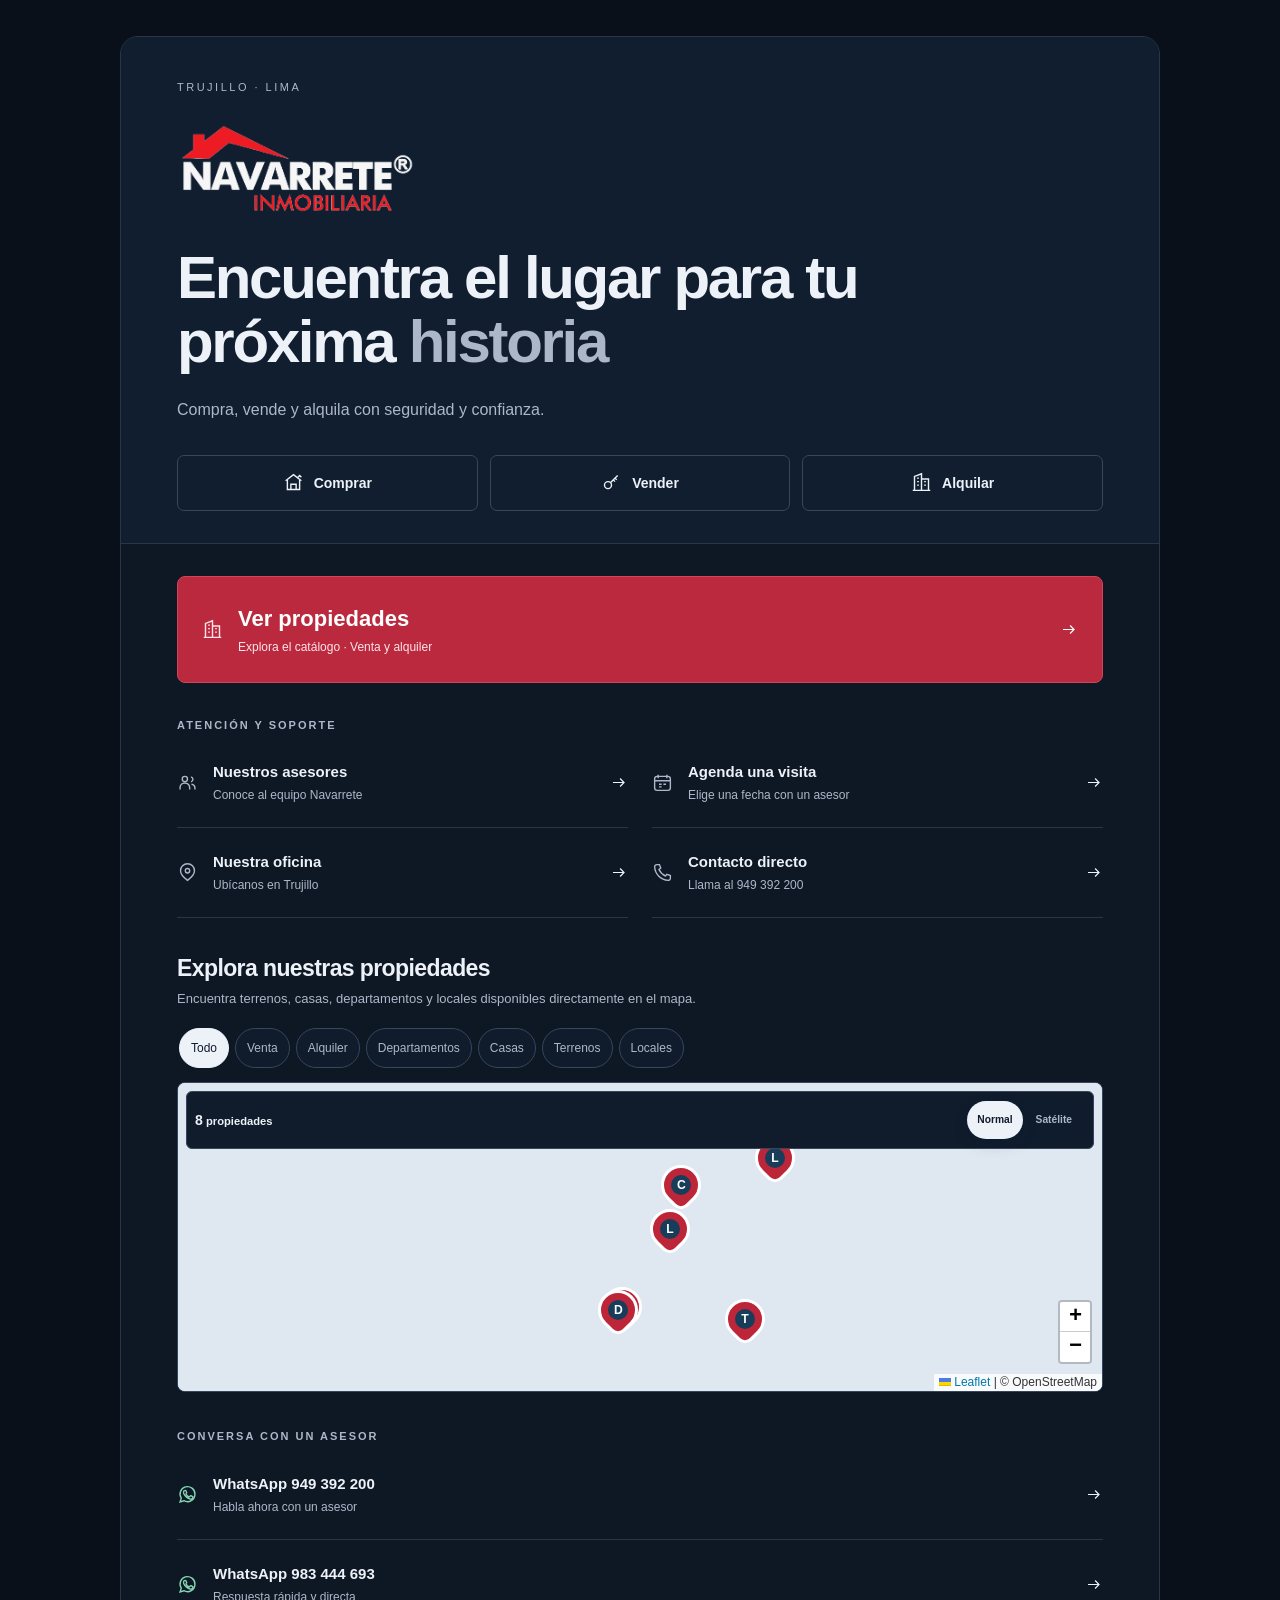
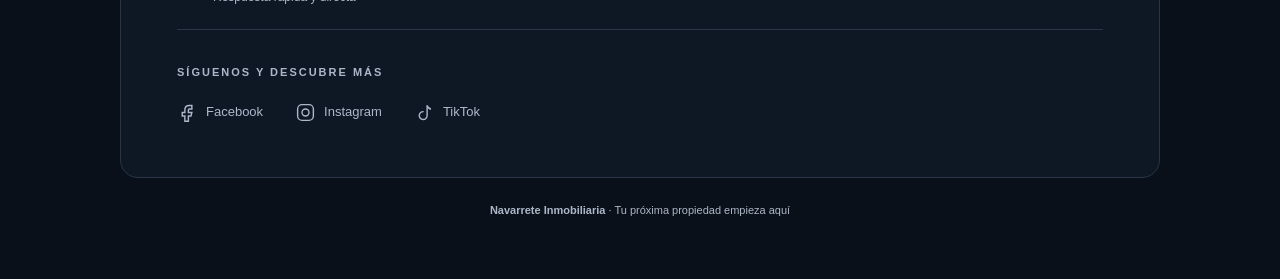
==== commit 69450cbe: "Add files via upload" ====
--- a/index.html
+++ b/index.html
@@ -27,6 +27,8 @@
 
   <link rel="stylesheet" href="leaflet.css">
   <link rel="stylesheet" href="minimal.css?v=20260915">
+<meta name="color-scheme" content="dark">
+<link rel="stylesheet" href="navarrete-noche.css?v=2">
 </head>
 <body>
   <svg width="0" height="0" aria-hidden="true" style="position:absolute">
@@ -501,3 +503,4 @@
 </body>
 </html>
 
+
--- a/navarrete-noche.css
+++ b/navarrete-noche.css
@@ -0,0 +1,18 @@
+/* Navarrete: noche. Shared presentation for home and catalog. */
+:root{color-scheme:dark;--bg:#0a1019;--panel:#101b2b;--line:#293649;--muted:#acb8c9;--blue:#e5ecf6;--red:#cb3549;--ink:#edf2f8}
+body{background:#0a1019;color:#edf2f8;font-family:Arial,"Segoe UI",sans-serif}
+.page{width:min(100% - 48px,1040px);padding:36px 0}
+.shell{background:#0e1724;border:1px solid #293649;border-radius:18px;overflow:hidden}
+.hero{background:#101e30;padding:42px 56px 32px;border-bottom:1px solid #293649}
+.hero-grid{text-align:left}.hero-grid>div{position:relative}.location{color:#acb8c9;font-size:11px;letter-spacing:2.5px}
+.brand-panel{margin:24px 0 30px;overflow:visible}.brand-logo{margin:0;width:240px;max-width:85%;height:auto;object-fit:contain;filter:none;mix-blend-mode:normal}
+h1{font-family:Arial,"Segoe UI",sans-serif;font-size:clamp(34px,5.4vw,60px);font-weight:600;line-height:1.08;letter-spacing:-2.3px;margin:0 0 22px;max-width:720px;color:#edf2f8}h1 span{color:#acb8c9}
+.tagline{margin:0;max-width:470px;font-size:16px;color:#acb8c9;line-height:1.6}
+.hero-actions{margin-top:32px;gap:12px}.hero-action{border-color:#36465c;border-radius:7px;background:transparent;color:#edf2f8;padding:16px}.hero-action:hover{background:#1a2b40;border-color:#647991}
+.content{padding:32px 56px 38px}.content>nav:first-child .link{background:#bb293e;border:1px solid #d24457;border-radius:8px;padding:24px}.content>nav:first-child .link-title{font-size:22px;font-weight:600;color:white}.content>nav:first-child .link-note,.content>nav:first-child .icon-wrap{color:#ffe4e9}.content>nav:first-child .link:hover{background:#cd3046}
+.section-heading{color:#acb8c9;margin-top:34px;letter-spacing:2px}.link{border-bottom-color:#293649;padding:22px 0}.link-title{color:#edf2f8}.link-note,.icon-wrap{color:#acb8c9}.link:hover .link-title{color:#ff92a1}.links--contact .icon-wrap{color:#84d6b4}.socials{gap:32px}.social-content{color:#acb8c9}.social:hover .social-content{color:#fff}footer{color:#acb8c9}
+.map-heading h2{color:#edf2f8}.map-heading p{color:#acb8c9}.property-filter{background:#101b2b;color:#acb8c9;border-color:#36465c}.property-filter.active{background:#edf2f8;color:#101b2b;border-color:#edf2f8}.property-filter:hover,.property-filter:focus-visible{color:#ff92a1}.map-frame,.map-section.is-visible .map-frame{border-color:#36465c;box-shadow:none}.property-map-toolbar{background:#101b2b;color:#edf2f8;border-color:#36465c;backdrop-filter:none}.map-result-count,.map-result-count strong{color:#edf2f8}.map-layer-button{color:#acb8c9}.map-layer-button.active{background:#edf2f8;color:#101b2b}.map-popup-body{background:#101b2b;color:#edf2f8}.map-popup-row span{color:#acb8c9}.leaflet-popup-content-wrapper,.leaflet-popup-tip{background:#101b2b}.leaflet-container a.leaflet-popup-close-button{color:white}
+.catalog{background:#0e1724;border:1px solid #293649;box-shadow:none;border-radius:16px;padding:0 40px;margin:32px auto;max-width:1120px}.topbar{border-color:#293649;padding:22px 0}.topbar>a:has(.logo){background:#101e30;padding:14px 20px}.logo{filter:none;mix-blend-mode:normal;object-fit:contain;height:auto}.back{color:#edf2f8;border-color:#36465c}.intro{text-align:left;padding:46px 0 36px}.intro h1{font-size:clamp(32px,4.5vw,50px);max-width:760px}.intro h1 span{color:#acb8c9}.intro h1 span:after{display:none}.eyebrow,.intro>p:last-child,.cities{color:#acb8c9}
+.tabs button{background:#101b2b;color:#acb8c9;border-color:#36465c}.tabs button.active{background:#edf2f8;color:#101b2b;border-color:#edf2f8;box-shadow:none}.search-panel{border-color:#293649}label{color:#acb8c9}input,select{background:#101b2b;color:#edf2f8;border-color:#36465c}input::placeholder{color:#94a3b8}
+#results{border-color:#293649}.property,.property:hover{background:#0e1724;border-color:#293649}.property:hover{background:#111e2e}.property-code{color:#acb8c9}.property-code small{color:#acb8c9}.badge{color:#ff92a1}.property h3{color:#edf2f8}.features span{background:#1b2a3d;color:#c9d3df}.price{color:#edf2f8}.button{color:#edf2f8;border-color:#36465c;background:transparent}.primary{background:#bb293e;border-color:#d24457;color:white}.button:hover{background:#1b2a3d;color:white}.primary:hover{background:#cd3046;color:white}.help{border-color:#293649}.help h2,.empty h3{color:#edf2f8}.empty button{color:#edf2f8;border-color:#36465c}.catalog footer{border-color:#293649}a:focus-visible,button:focus-visible,input:focus-visible,select:focus-visible{outline:3px solid #ff92a1;outline-offset:4px}
+@media(max-width:650px){.page{width:100%;padding:0}.shell{border:0;border-radius:0}.hero{padding:30px 24px}.brand-panel{margin:22px 0 26px}.brand-logo{width:210px}h1{font-size:38px;letter-spacing:-1.5px}.tagline{font-size:15px}.hero-actions{gap:8px}.hero-action{padding:13px 8px}.content{padding:24px}.content>nav:first-child .link{padding:20px}.socials{gap:14px}.catalog{margin:0;border:0;border-radius:0;padding:0 22px}.intro{padding:32px 0}.intro h1{font-size:34px}.topbar>a:has(.logo){padding:10px}.topbar{gap:10px}}
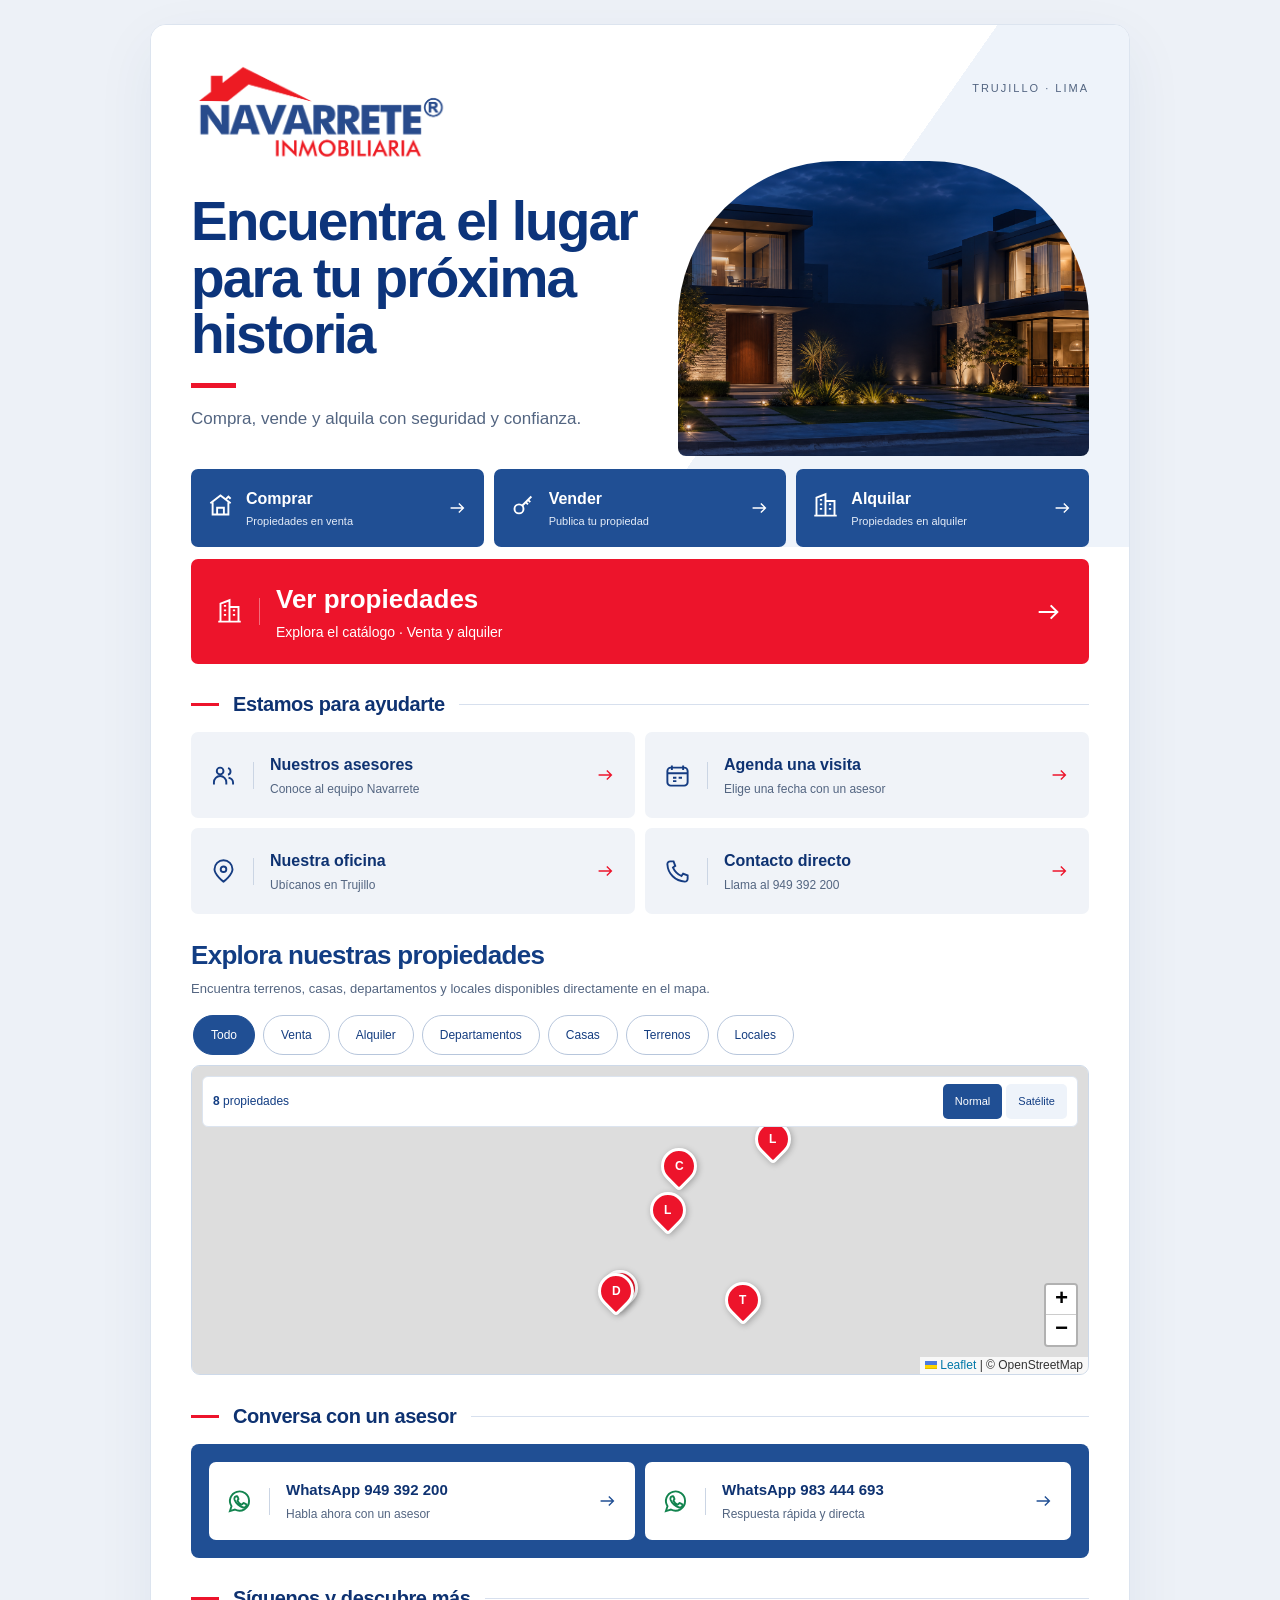
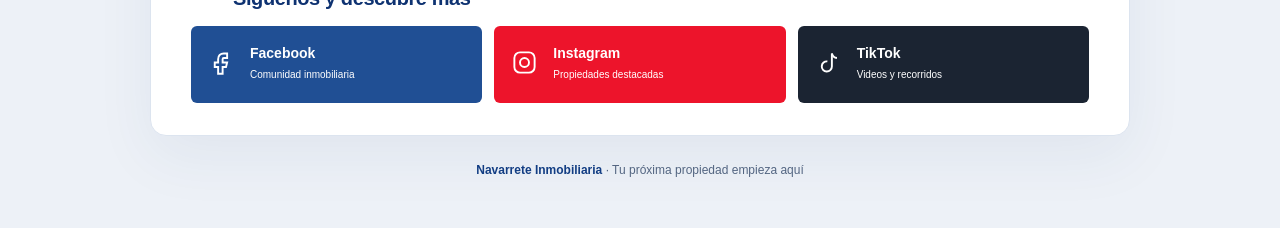
==== commit e96ffb66: "Add files via upload" ====
--- a/index.html
+++ b/index.html
@@ -3,7 +3,7 @@
 <head>
   <meta charset="UTF-8">
   <meta name="viewport" content="width=device-width, initial-scale=1.0">
-  <meta name="theme-color" content="#071a35">
+  <meta name="theme-color" content="#ffffff">
   <meta name="description" content="Compra, vende y alquila propiedades en Trujillo y Lima con la asesoría, confianza y seguridad de Navarrete Inmobiliaria.">
   <title>Navarrete Inmobiliaria</title>
 
@@ -26,11 +26,13 @@
   <meta name="twitter:image:alt" content="Navarrete Inmobiliaria, propiedades en Trujillo y Lima">
 
   <link rel="stylesheet" href="leaflet.css">
-  <link rel="stylesheet" href="minimal.css?v=20260915">
-<meta name="color-scheme" content="dark">
-<link rel="stylesheet" href="navarrete-noche.css?v=2">
+  
+<meta name="color-scheme" content="light">
+
+<link rel="stylesheet" href="editorial.css?v=20260918">
 </head>
 <body>
+<a class="skip" href="#contenido">Ir al contenido</a>
   <svg width="0" height="0" aria-hidden="true" style="position:absolute">
     <symbol id="i-whatsapp" viewBox="0 0 24 24">
       <path d="M20.5 11.6a8.5 8.5 0 0 1-12.6 7.5L3.5 20.5l1.4-4.3a8.5 8.5 0 1 1 15.6-4.6Z"/>
@@ -90,7 +92,7 @@
           <div>
             <div class="location">TRUJILLO · LIMA</div>
             <div class="brand-panel">
-              <img class="brand-logo" src="logo-navarrete-hero.png" alt="Navarrete Inmobiliaria">
+              <img class="brand-logo" src="logo-original.png" alt="Navarrete Inmobiliaria">
             </div>
             <h1>Encuentra el lugar para tu pr&oacute;xima <span>historia</span></h1>
             <p class="tagline">Compra, vende y alquila con seguridad y confianza.</p>
@@ -116,7 +118,7 @@
         </nav>
       </header>
 
-      <div class="content">
+      <div class="content" id="contenido">
         <nav class="links" aria-label="Catálogo inmobiliario">
           <a class="link link--office" href="propiedades.html">
             <span class="icon-wrap"><svg class="icon" aria-hidden="true"><use href="#i-building"></use></svg></span>
@@ -124,7 +126,7 @@
             <svg class="arrow" aria-hidden="true"><use href="#i-arrow"></use></svg>
           </a>
         </nav>
-        <p class="section-heading">Atenci&oacute;n y soporte</p>
+        <p class="section-heading">Estamos para ayudarte</p>
         <nav class="links links--support" aria-label="Atenci&oacute;n y soporte inmobiliario">
           <!-- ASESORES: abre el listado completo en esta misma pestaña. -->
           <a class="link link--advisor" style="--i:1" href="https://www.navarreteinmobiliaria.com/agents-2/">
@@ -504,3 +506,4 @@
 </html>
 
 
+
--- a/editorial.css
+++ b/editorial.css
@@ -0,0 +1,3 @@
+:root{color-scheme:only light;--blue:#123d83;--red:#ed142b;--ink:#0e3271;--muted:#536581;--line:#dce4ef;--white:#fff;--navy-900:#123d83;--navy-800:#244f91;--red-500:#ed142b;--red-600:#bc1230;--green-600:#13844f}*{box-sizing:border-box}html{scroll-behavior:smooth}body{margin:0;background:#edf1f7;color:var(--ink);font:15px/1.5 Arial,"Segoe UI",sans-serif}a{color:inherit;text-decoration:none}button,input,select{font:inherit}button,a{-webkit-tap-highlight-color:transparent}a:focus-visible,button:focus-visible,input:focus-visible,select:focus-visible{outline:3px solid #df1230;outline-offset:4px}.page{width:min(100% - 32px,980px);margin:24px auto}.shell{background:#fff;border:1px solid #dce4ef;border-radius:16px;overflow:hidden;box-shadow:0 20px 60px #193d7210}.hero{position:relative;isolation:isolate;padding:32px 40px 0;background:linear-gradient(125deg,#fff 63%,#eef3fa 63%)}.hero:before{content:"";position:absolute;z-index:-1;right:40px;top:136px;width:42%;height:295px;background:#e4edf7 url('hero-casa-moderna.png') center/cover;border-radius:160px 160px 8px 8px}.hero-grid{position:relative}.location{position:absolute;top:23px;right:0;color:#536581;font-size:11px;letter-spacing:2px}.brand-panel{width:260px;margin:0 0 26px;background:white}.brand-logo{width:100%;height:110px;display:block;object-fit:cover;object-position:center}h1{font-size:clamp(34px,4.8vw,55px);line-height:1.03;letter-spacing:-1.9px;max-width:57%;margin:20px 0;color:#0c347b;font-weight:800}h1 span{color:inherit}.tagline{font-size:17px;line-height:1.5;color:#536581;max-width:48%;margin:20px 0 28px}.tagline:before{content:"";display:block;width:45px;height:5px;background:#ed142b;margin-bottom:18px}.hero-actions{display:grid;grid-template-columns:repeat(3,1fr);gap:10px;padding-top:10px}.hero-action{display:flex;align-items:center;gap:12px;color:white;background:#204f94;border-radius:7px;padding:17px 16px;min-height:78px;transition:background .18s}.hero-action:hover{background:#123a7a}.hero-action-copy{flex:1;min-width:0}.hero-action-copy strong{display:block;font-size:16px}.hero-action-copy>span{display:block;font-size:11px;color:#e4ecf8;margin-top:2px}.icon{width:27px;height:27px;fill:none;stroke:currentColor;stroke-width:1.7}.hero-action-arrow,.arrow{width:22px;height:22px;fill:none;stroke:currentColor;stroke-width:1.5;flex-shrink:0}.content{padding:12px 40px 32px}.links{display:grid;gap:10px}.link{display:flex;align-items:center;gap:16px;background:#f0f3f8;border:1px solid transparent;border-radius:7px;padding:18px;min-height:86px}.link:hover{border-color:#a6b9d7;background:#e8eef7}.icon-wrap{display:grid;place-items:center;padding-right:16px;border-right:1px solid #cbd5e4;color:#153c82}.link-copy{flex:1;min-width:0}.link-title{display:block;font-weight:700;font-size:16px}.link-note{display:block;font-size:12px;color:#536581;margin-top:3px}.arrow{color:#ed142b}.content>nav:first-child .link{background:#ed142b;color:white;min-height:98px;padding:20px 24px}.content>nav:first-child .link:hover{background:#d41026}.content>nav:first-child .icon-wrap{color:white;border-color:#ffffff60}.content>nav:first-child .link-title{font-size:26px}.content>nav:first-child .link-note{font-size:14px;color:white}.content>nav:first-child .arrow{color:white;width:32px;height:32px}.section-heading{display:flex;align-items:center;gap:14px;font-size:20px;font-weight:750;letter-spacing:-.4px;margin:25px 0 13px}.section-heading:before{content:"";width:28px;height:3px;background:#ed142b}.section-heading:after{content:"";height:1px;background:#d7e0ee;flex:1}.links--support{grid-template-columns:1fr 1fr}.map-section{margin:26px 0}.map-heading h2{font:750 26px/1.2 Arial,sans-serif;letter-spacing:-.7px;color:#123d83;margin:0 0 7px}.map-heading p{font-size:13px;color:#536581;margin:0 0 14px}.property-map-filters{display:flex;gap:8px;overflow:auto;padding:3px 2px 10px}.property-filter{flex-shrink:0;border:1px solid #b7c6dc;background:white;color:#143d80;border-radius:30px;min-height:40px;padding:7px 17px;cursor:pointer;font-size:12px}.property-filter.active{background:#204f94;color:white;border-color:#204f94}.map-frame{position:relative;height:310px;border:1px solid #cdd9e9;border-radius:9px;overflow:hidden;background:#edf2f7}.property-map-toolbar{position:absolute;z-index:500;top:10px;left:10px;right:10px;display:flex;justify-content:space-between;gap:8px;align-items:center;background:white;border:1px solid #dce4ef;border-radius:6px;padding:7px 10px}.map-result-count{font-size:12px;color:#123d83}.map-layer-toggle{display:flex;gap:4px}.map-layer-button{background:#eef3fa;color:#123d83;border:0;padding:9px 12px;border-radius:5px;font-size:11px;cursor:pointer}.map-layer-button.active{background:#204f94;color:white}#navarrete-map{width:100%;height:100%}.navarrete-marker{width:36px;height:36px;display:grid;place-items:center;background:#ed142b;color:white;border:3px solid white;border-radius:50% 50% 50% 4px;transform:rotate(-45deg);box-shadow:0 2px 6px #0004}.navarrete-marker span{transform:rotate(45deg);font-weight:bold}.leaflet-container{font-family:Arial,sans-serif}.map-popup-head{background:#204f94;color:white;padding:12px;border-radius:5px}.map-popup-head h3{font-size:15px;margin:7px 0}.map-popup-head span{font-size:11px}.map-popup-body{color:#123d83;padding:12px 0 0;font-size:12px}.map-popup-row{display:grid;grid-template-columns:65px 1fr;gap:6px;margin:6px 0}.map-popup-actions{display:flex;gap:8px;margin-top:12px}.map-popup-actions a{padding:10px;background:#204f94;color:white;border-radius:4px;flex:1;text-align:center}.map-popup-actions a:first-child{background:#13844f}.links--contact{grid-template-columns:1fr 1fr;padding:18px;background:#204f94;border-radius:8px}.links--contact .link{background:white;padding:16px;min-height:78px}.links--contact .icon-wrap{color:#13844f}.links--contact .arrow{color:#204f94}.links--contact .link-title{font-size:15px}.socials{display:grid;grid-template-columns:repeat(3,1fr);gap:12px}.social{border-radius:6px;padding:17px;color:white;min-height:77px}.social--facebook{background:#204f94}.social--instagram{background:#ed142b}.social--tiktok{background:#1b2432}.social-content{display:grid;grid-template-columns:30px 1fr;column-gap:12px;align-items:center}.social-content .icon{grid-row:1/3}.social-name{font-weight:700;font-size:14px}.social-note{font-size:10px;color:#fff;margin-top:3px}.social:hover{filter:brightness(.94)}footer{padding:25px 12px;text-align:center;color:#536581;font-size:12px}footer strong{color:#123d83}.skip{position:absolute;top:-100px}.skip:focus{top:10px;left:10px;background:white;padding:12px;z-index:1000}
+@media(max-width:650px){.page{width:100%;margin:0}.shell{border:0;border-radius:0}.hero{padding:22px 20px 0}.location{position:static;font-size:10px;letter-spacing:1.4px}.brand-panel{width:210px;margin:8px 0 18px}.brand-logo{height:89px}.hero:before{top:155px;right:20px;width:37%;height:207px;border-radius:100px 100px 5px 5px}h1{font-size:34px;max-width:65%;letter-spacing:-1.2px;margin:18px 0}.tagline{font-size:13px;max-width:60%;margin:15px 0 20px}.tagline:before{margin-bottom:12px;height:4px}.hero-actions{gap:7px;padding-top:15px}.hero-action{flex-direction:column;align-items:flex-start;padding:12px 10px;gap:6px;min-height:89px}.hero-action-copy strong{font-size:13px}.hero-action-copy>span,.hero-action-arrow{display:none}.hero-action .icon{width:22px;height:22px}.content{padding:10px 20px 24px}.content>nav:first-child .link{padding:19px 16px;min-height:89px}.content>nav:first-child .link-title{font-size:22px}.content>nav:first-child .link-note{font-size:12px}.section-heading{font-size:19px;margin-top:24px}.links--support{gap:8px}.link{padding:13px 10px;gap:10px;min-height:100px}.links--support .icon-wrap{padding:0;border:0}.links--support .icon{width:22px;height:22px}.links--support .arrow{display:none}.links--support .link-title{font-size:13px}.links--support .link-note{font-size:10px}.map-heading h2{font-size:23px}.map-heading p{font-size:12px}.map-frame{height:320px}.property-filter{padding:8px 13px}.links--contact{grid-template-columns:1fr;padding:12px;gap:9px}.links--contact .link{min-height:77px;padding:14px}.socials{gap:8px}.social{padding:14px 8px;min-height:85px}.social-content{display:flex;flex-direction:column;gap:6px}.social-name{font-size:11px}.social-note{display:none}.social .icon{width:22px;height:22px}}
+@media(prefers-reduced-motion:reduce){html{scroll-behavior:auto}*{transition:none!important}}
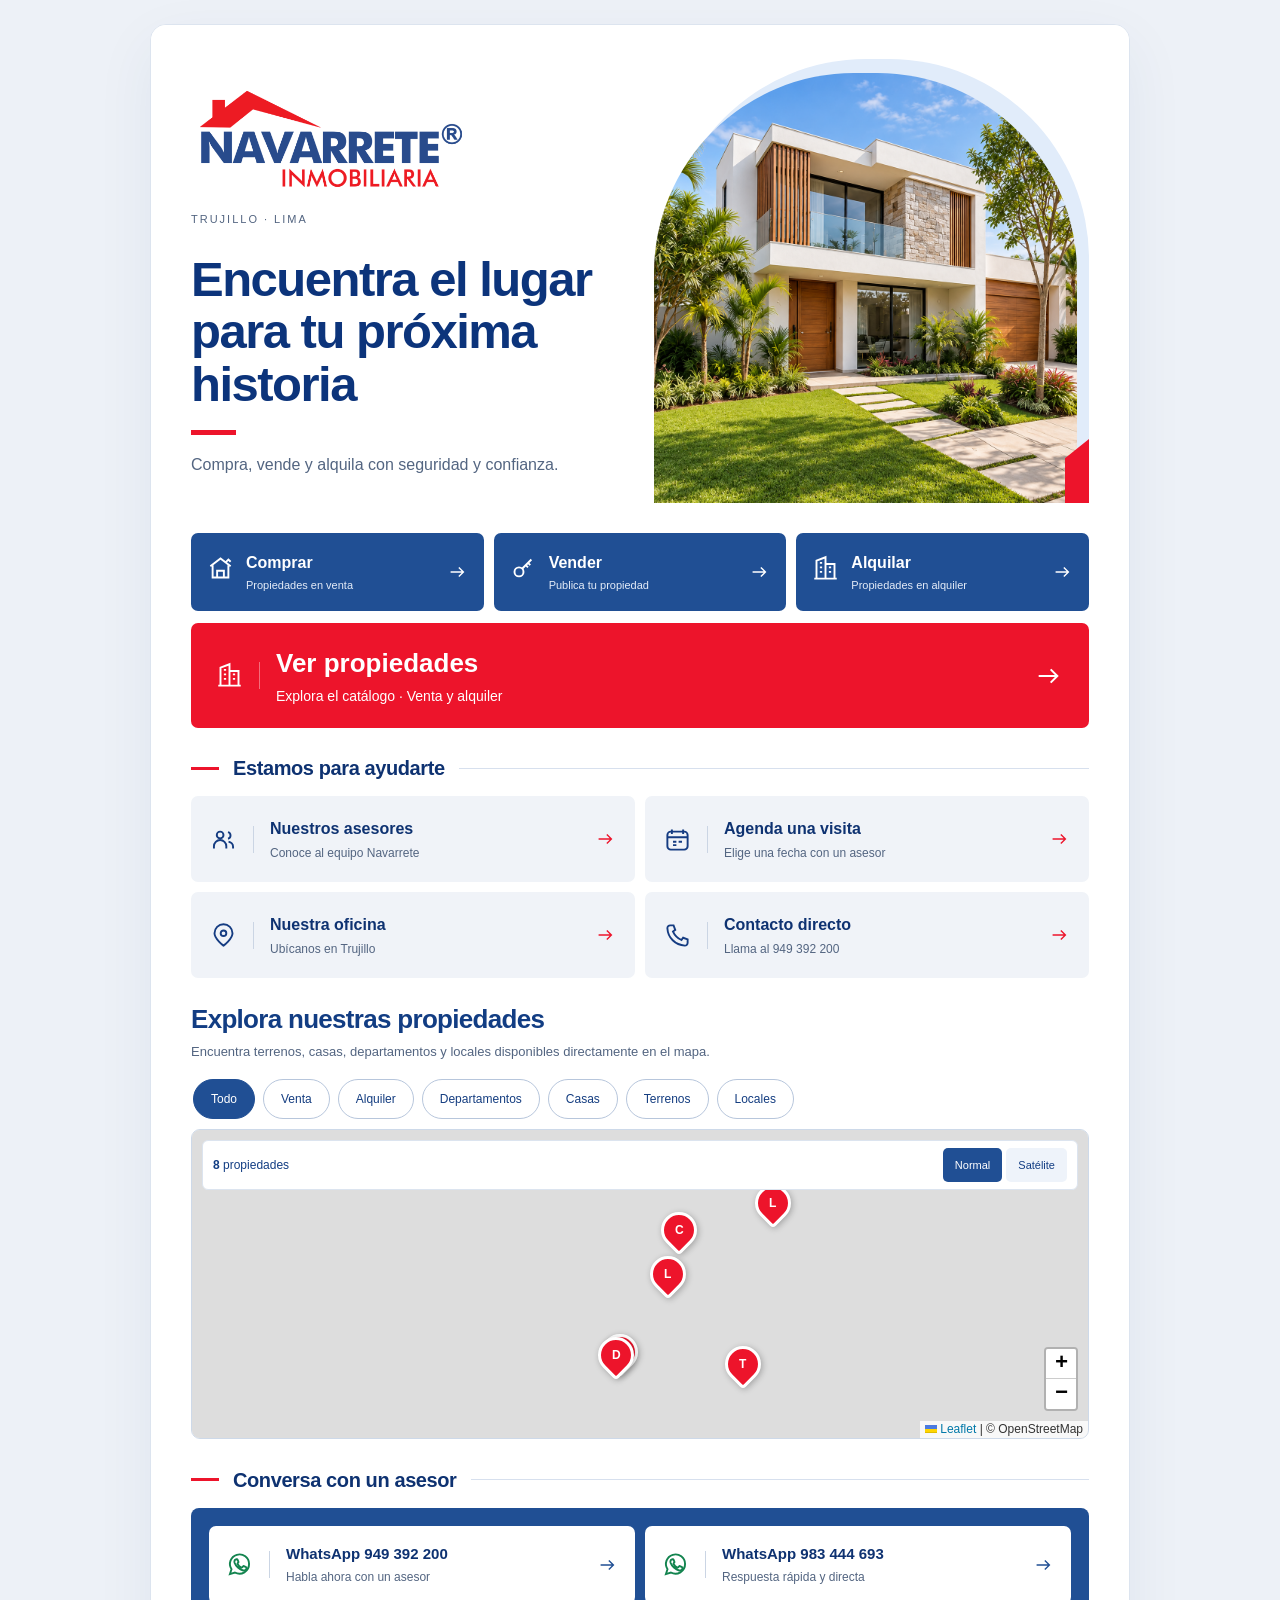
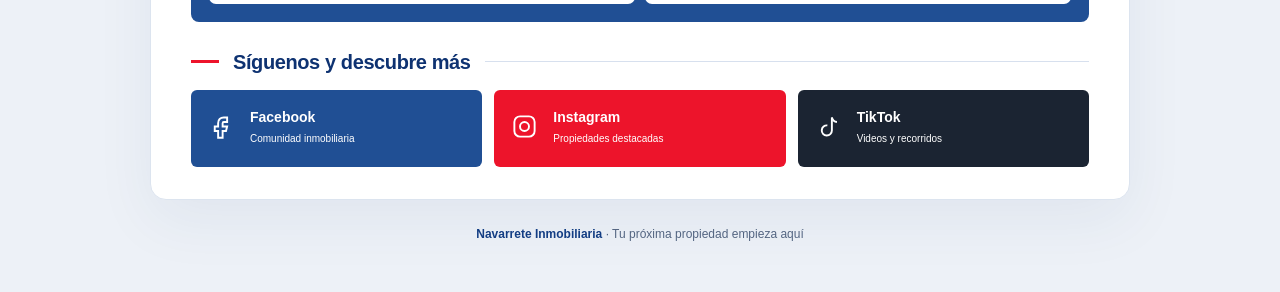
==== commit 7c0cf3d7: "Add files via upload" ====
--- a/index.html
+++ b/index.html
@@ -30,6 +30,7 @@
 <meta name="color-scheme" content="light">
 
 <link rel="stylesheet" href="editorial.css?v=20260918">
+<link rel="stylesheet" href="portada-luminosa.css?v=20260919">
 </head>
 <body>
 <a class="skip" href="#contenido">Ir al contenido</a>
@@ -89,17 +90,15 @@
     <article class="shell">
       <header class="hero">
         <div class="hero-grid">
-          <div>
-            <div class="location">TRUJILLO · LIMA</div>
-            <div class="brand-panel">
-              <img class="brand-logo" src="logo-original.png" alt="Navarrete Inmobiliaria">
-            </div>
-            <h1>Encuentra el lugar para tu pr&oacute;xima <span>historia</span></h1>
-            <p class="tagline">Compra, vende y alquila con seguridad y confianza.</p>
-          </div>
-        </div>
-
-        <nav class="hero-actions" aria-label="Accesos inmobiliarios rápidos">
+  <div class="hero-copy">
+    <div class="brand-panel"><img class="brand-logo" src="logo-original.png" alt="Navarrete Inmobiliaria"></div>
+    <p class="hero-cities">TRUJILLO · LIMA</p>
+    <h1>Encuentra el lugar para tu próxima historia</h1>
+    <p class="tagline">Compra, vende y alquila con seguridad y confianza.</p>
+  </div>
+  <div class="hero-photo" role="img" aria-label="Casa moderna con jardín. Imagen referencial."><img src="casa-portada-dia.png" alt="" fetchpriority="high" width="1122" height="1402"></div>
+</div>
+<nav class="hero-actions" aria-label="Accesos inmobiliarios rápidos">
           <a class="hero-action hero-action--buy" href="propiedades.html?operacion=venta" target="_self">
             <span class="hero-action-icon"><svg class="icon" aria-hidden="true"><use href="#i-home"></use></svg></span>
             <span class="hero-action-copy"><strong>Comprar</strong><span>Propiedades en venta</span></span>
@@ -507,3 +506,4 @@
 
 
 
+
--- a/portada-luminosa.css
+++ b/portada-luminosa.css
@@ -0,0 +1,4 @@
+/* Updated hero only. Other sections keep their existing editorial styles. */
+.hero{padding-top:30px;background:white;isolation:auto}.hero:before{display:none}.hero-grid{display:grid;grid-template-columns:minmax(0,1fr) minmax(0,1fr);gap:28px;align-items:center;padding-bottom:20px}.hero-copy{min-width:0}.hero .brand-panel{width:min(280px,100%);margin:0 0 12px}.hero .brand-logo{height:auto;aspect-ratio:2.36;object-fit:cover}.hero-cities{font-size:11px;letter-spacing:2px;color:#536581;margin:0 0 26px}.hero h1{max-width:none;font-size:clamp(33px,4.3vw,49px);line-height:1.07;letter-spacing:-1.5px;margin:0 0 20px}.hero .tagline{max-width:none;font-size:16px;margin:0;line-height:1.55}.hero-photo{position:relative;isolation:isolate;margin:18px 12px 0 0;align-self:stretch;min-height:430px}.hero-photo:before{content:"";position:absolute;inset:-14px -12px 0 12px;background:#e1ecfa;border-radius:200px 200px 0 0;z-index:-1}.hero-photo img{display:block;width:100%;height:100%;position:absolute;inset:0;object-fit:cover;object-position:center;border-radius:200px 200px 0 0}.hero-photo:after{content:"";position:absolute;right:-12px;bottom:0;width:24px;height:64px;background:#ed142b;clip-path:polygon(0 30%,100% 0,100% 100%,0 100%)}
+@media(max-width:650px){.hero{padding-top:22px}.hero-grid{grid-template-columns:minmax(0,1.05fr) minmax(0,1fr);gap:15px;padding-bottom:10px}.hero .brand-panel{width:210px;max-width:100%;margin-bottom:10px}.hero-cities{font-size:9px;letter-spacing:1px;margin-bottom:16px}.hero h1{font-size:clamp(25px,5.4vw,35px);line-height:1.1;letter-spacing:-.7px;margin-bottom:15px}.hero .tagline{font-size:12px;line-height:1.55}.hero-photo{min-height:305px;margin:12px 8px 0 0}.hero-photo:before{inset:-10px -8px 0 8px}.hero-photo:after{width:18px;height:45px;right:-8px}.hero-photo img{object-position:53% center}}
+@media(max-width:420px){.hero-grid{grid-template-columns:1fr;gap:20px}.hero .brand-panel{width:230px;max-width:85%}.hero-cities{font-size:10px;margin-bottom:18px}.hero h1{font-size:36px;max-width:340px}.hero .tagline{font-size:14px}.hero-photo{min-height:0;aspect-ratio:1.13;margin:4px 10px 0 0}.hero-photo img{object-position:center 54%}.hero-actions{padding-top:12px}}
